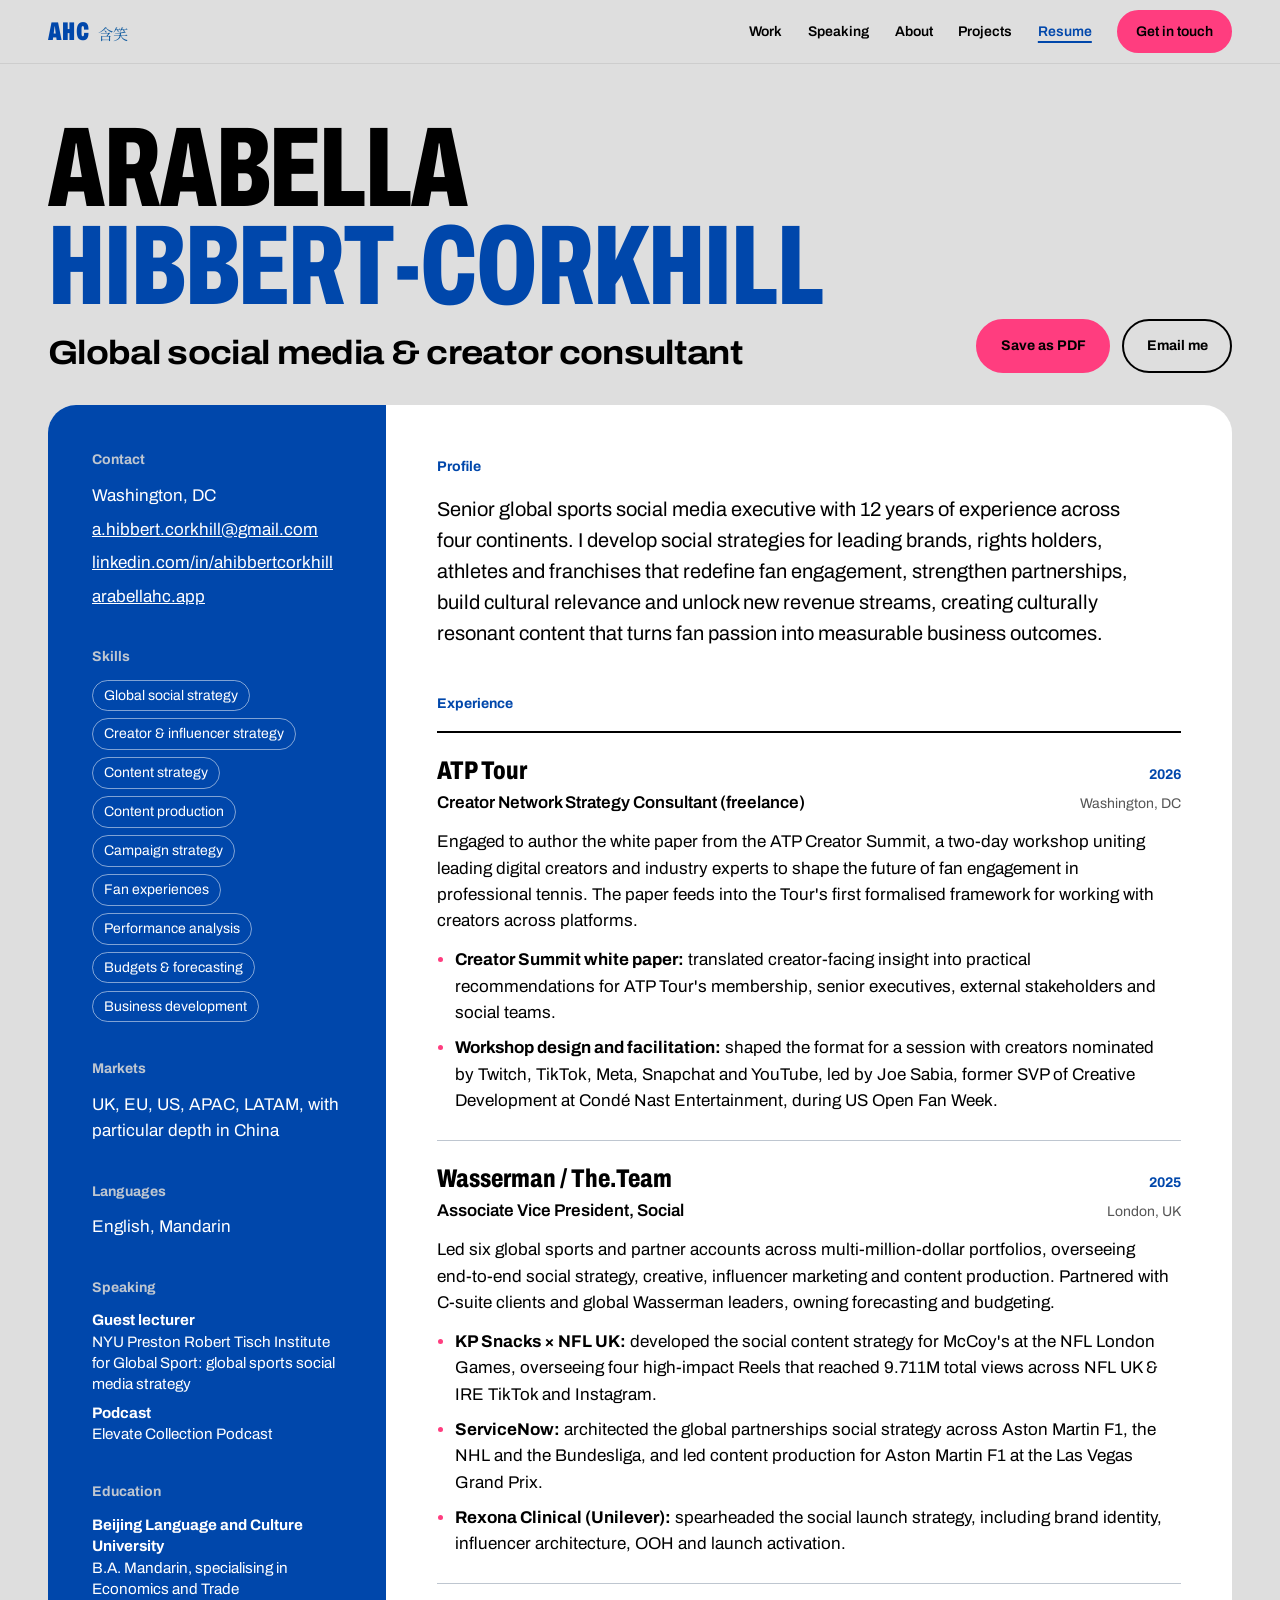
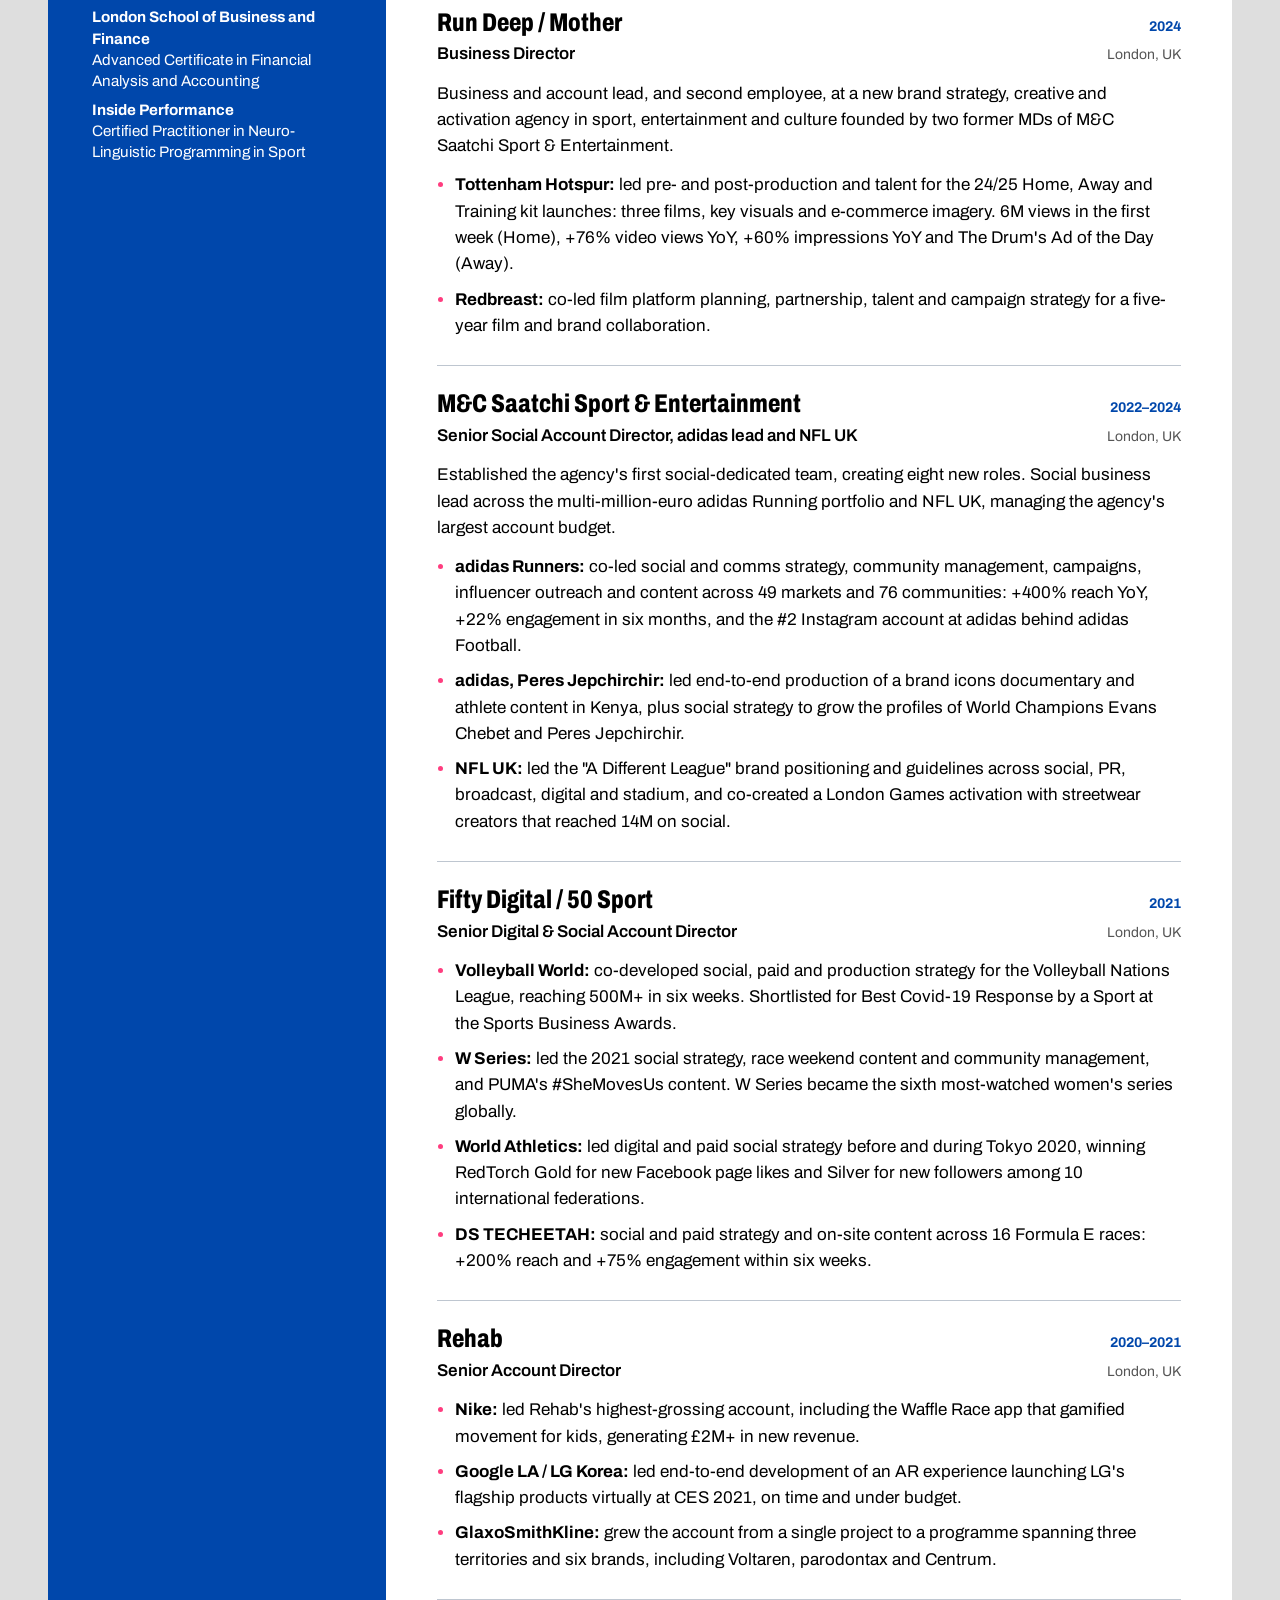
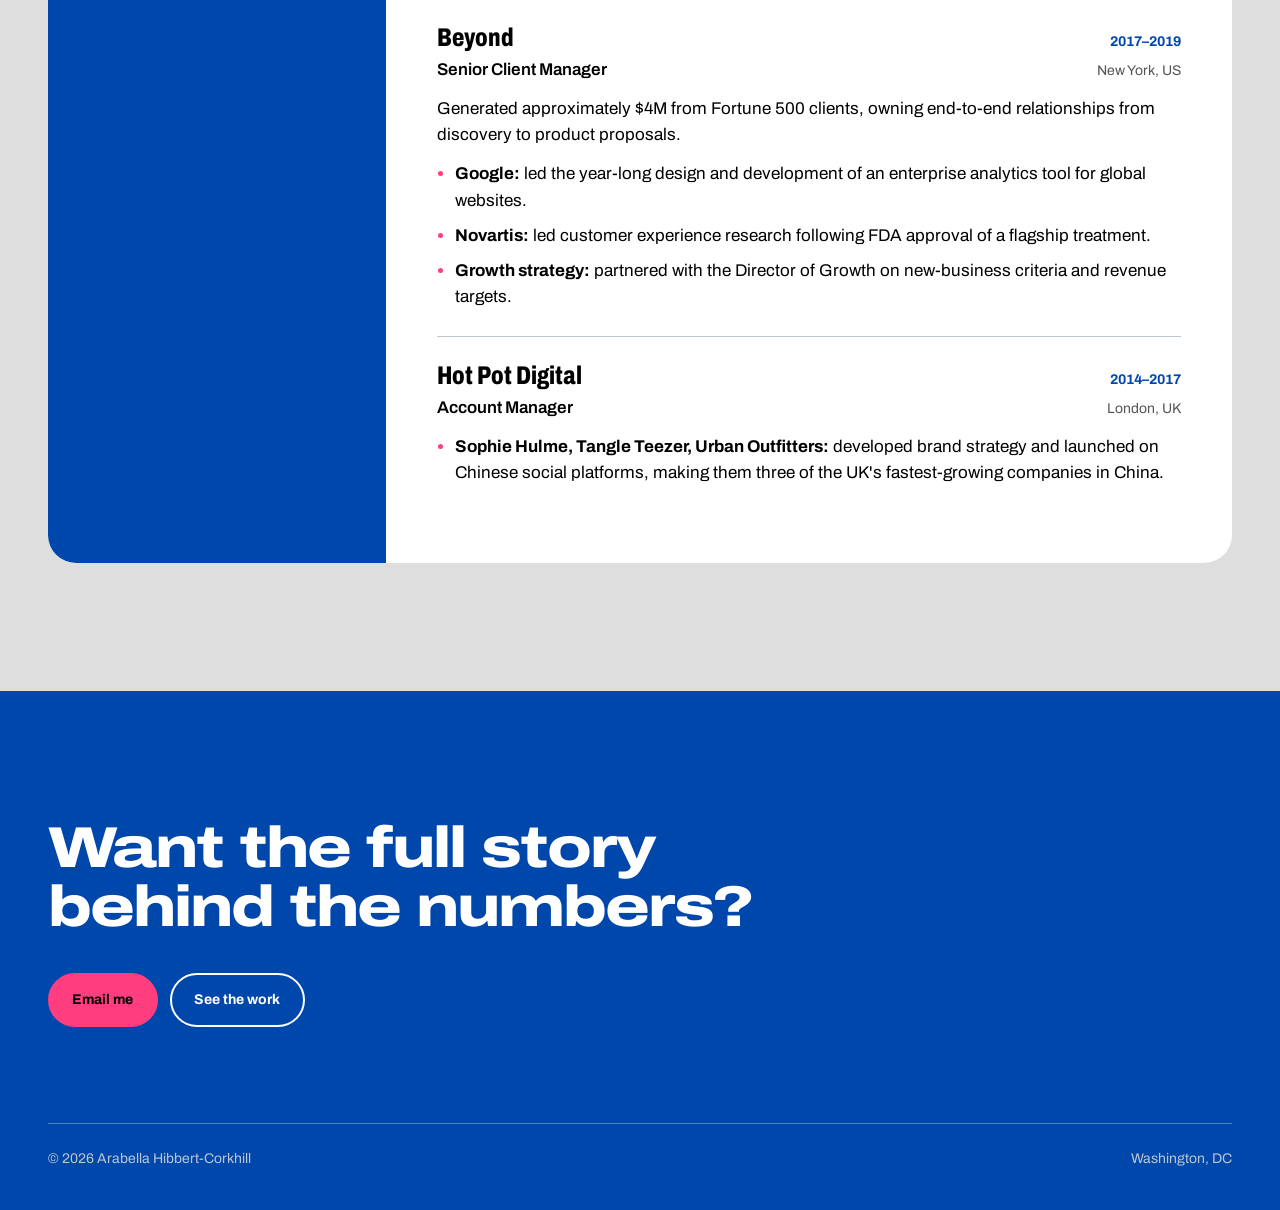
==== resume.html @ 3aac5fa3 "Add files via upload" ====
<!DOCTYPE html>
<html lang="en">
<head>
  <meta charset="utf-8">
  <meta name="viewport" content="width=device-width, initial-scale=1">
  <title>Resume | Arabella Hibbert-Corkhill</title>
  <meta name="description" content="Resume of Arabella Hibbert-Corkhill, global social media and creator consultant: ATP Tour, Wasserman, Run Deep, M&C Saatchi Sport & Entertainment, 50 Sport, Rehab.">
  <meta name="theme-color" content="#0047ab">
  <link rel="canonical" href="https://arabellahc.app/resume">

  <meta property="og:type" content="profile">
  <meta property="og:url" content="https://arabellahc.app/resume">
  <meta property="og:title" content="Resume | Arabella Hibbert-Corkhill">
  <meta property="og:image" content="https://arabellahc.app/assets/img/podcast-studio.jpg">

  <link rel="icon" href="/assets/img/favicon.svg" type="image/svg+xml">

  <link rel="preconnect" href="https://fonts.googleapis.com">
  <link rel="preconnect" href="https://fonts.gstatic.com" crossorigin>
  <link href="https://fonts.googleapis.com/css2?family=Archivo:wdth,wght@62..125,400..900&display=block" rel="stylesheet">
  <link href="https://fonts.googleapis.com/css2?family=Noto+Serif+SC:wght@600&text=%E5%90%AB%E7%AC%91&display=swap" rel="stylesheet">

  <link rel="stylesheet" href="/css/style.css">

  <!-- Vercel Web Analytics -->
  <script>window.va = window.va || function () { (window.vaq = window.vaq || []).push(arguments); };</script>
  <script defer src="/_vercel/insights/script.js"></script>
</head>
<body class="resume-page">
  <a class="skip-link" href="#main">Skip to content</a>

  <header class="site-header">
    <div class="wrap">
      <a class="brand" href="/" aria-label="Arabella Hibbert-Corkhill, home">
        <span class="brand__mark">AHC</span>
        <span class="brand__cjk" lang="zh">含笑</span>
      </a>
      <button class="nav-toggle" aria-expanded="false" aria-controls="site-nav" aria-label="Open menu">
        <span></span><span></span><span></span>
      </button>
      <nav class="nav" id="site-nav" aria-label="Main">
        <a href="/#work">Work</a>
        <a href="/#speaking">Speaking</a>
        <a href="/#about">About</a>
        <a href="/#archive">Projects</a>
        <a href="/resume" aria-current="page">Resume</a>
        <a class="btn btn--flash" href="/#contact">Get in touch</a>
      </nav>
    </div>
  </header>

  <main id="main">
    <section class="resume-hero wrap" aria-labelledby="resume-title">
      <div class="resume-hero__top">
        <div>
          <h1 class="t-condensed" id="resume-title">Arabella <span>Hibbert-Corkhill</span></h1>
          <p class="resume-hero__role">Global social media &amp; creator consultant</p>
        </div>
        <div class="resume-actions">
          <button class="btn btn--flash" type="button" data-print>Save as PDF</button>
          <a class="btn btn--ghost" href="mailto:a.hibbert.corkhill@gmail.com">Email me</a>
        </div>
      </div>
    </section>

    <div class="wrap">
      <article class="resume-sheet">
        <aside class="resume-aside" aria-label="Contact, skills and education">
          <section>
            <h2>Contact</h2>
            <ul>
              <li>Washington, DC</li>
              <li><a href="mailto:a.hibbert.corkhill@gmail.com">a.hibbert.corkhill@gmail.com</a></li>
              <li><a href="https://www.linkedin.com/in/ahibbertcorkhill" target="_blank" rel="noopener">linkedin.com/in/ahibbertcorkhill</a></li>
              <li><a href="https://arabellahc.app">arabellahc.app</a></li>
            </ul>
          </section>
          <section>
            <h2>Skills</h2>
            <ul class="chips">
              <li>Global social strategy</li>
              <li>Creator &amp; influencer strategy</li>
              <li>Content strategy</li>
              <li>Content production</li>
              <li>Campaign strategy</li>
              <li>Fan experiences</li>
              <li>Performance analysis</li>
              <li>Budgets &amp; forecasting</li>
              <li>Business development</li>
            </ul>
          </section>
          <section>
            <h2>Markets</h2>
            <p>UK, EU, US, APAC, LATAM, with particular depth in China</p>
          </section>
          <section>
            <h2>Languages</h2>
            <p>English, Mandarin</p>
          </section>
          <section>
            <h2>Speaking</h2>
            <ul class="edu">
              <li><b>Guest lecturer</b>NYU Preston Robert Tisch Institute for Global Sport: global sports social media strategy</li>
              <li><b>Podcast</b>Elevate Collection Podcast</li>
            </ul>
          </section>
          <section>
            <h2>Education</h2>
            <ul class="edu">
              <li><b>Beijing Language and Culture University</b>B.A. Mandarin, specialising in Economics and Trade</li>
              <li><b>London School of Business and Finance</b>Advanced Certificate in Financial Analysis and Accounting</li>
              <li><b>Inside Performance</b>Certified Practitioner in Neuro-Linguistic Programming in Sport</li>
            </ul>
          </section>
        </aside>

        <div class="resume-main">
          <h2>Profile</h2>
          <p class="resume-bio">Senior global sports social media executive with 12 years of experience across four continents. I develop social strategies for leading brands, rights holders, athletes and franchises that redefine fan engagement, strengthen partnerships, build cultural relevance and unlock new revenue streams, creating culturally resonant content that turns fan passion into measurable business outcomes.</p>

          <h2>Experience</h2>

          <section class="job">
            <div class="job__head">
              <h3 class="job__org">ATP Tour</h3><span class="job__when">2026</span>
              <p class="job__title">Creator Network Strategy Consultant (freelance)</p><span class="job__place">Washington, DC</span>
            </div>
            <p class="job__summary">Engaged to author the white paper from the ATP Creator Summit, a two-day workshop uniting leading digital creators and industry experts to shape the future of fan engagement in professional tennis. The paper feeds into the Tour's first formalised framework for working with creators across platforms.</p>
            <ul>
              <li><b>Creator Summit white paper:</b> translated creator-facing insight into practical recommendations for ATP Tour's membership, senior executives, external stakeholders and social teams.</li>
              <li><b>Workshop design and facilitation:</b> shaped the format for a session with creators nominated by Twitch, TikTok, Meta, Snapchat and YouTube, led by Joe Sabia, former SVP of Creative Development at Condé Nast Entertainment, during US Open Fan Week.</li>
            </ul>
          </section>

          <section class="job">
            <div class="job__head">
              <h3 class="job__org">Wasserman / The.Team</h3><span class="job__when">2025</span>
              <p class="job__title">Associate Vice President, Social</p><span class="job__place">London, UK</span>
            </div>
            <p class="job__summary">Led six global sports and partner accounts across multi-million-dollar portfolios, overseeing end-to-end social strategy, creative, influencer marketing and content production. Partnered with C-suite clients and global Wasserman leaders, owning forecasting and budgeting.</p>
            <ul>
              <li><b>KP Snacks × NFL UK:</b> developed the social content strategy for McCoy's at the NFL London Games, overseeing four high-impact Reels that reached 9.711M total views across NFL UK &amp; IRE TikTok and Instagram.</li>
              <li><b>ServiceNow:</b> architected the global partnerships social strategy across Aston Martin F1, the NHL and the Bundesliga, and led content production for Aston Martin F1 at the Las Vegas Grand Prix.</li>
              <li><b>Rexona Clinical (Unilever):</b> spearheaded the social launch strategy, including brand identity, influencer architecture, OOH and launch activation.</li>
            </ul>
          </section>

          <section class="job">
            <div class="job__head">
              <h3 class="job__org">Run Deep / Mother</h3><span class="job__when">2024</span>
              <p class="job__title">Business Director</p><span class="job__place">London, UK</span>
            </div>
            <p class="job__summary">Business and account lead, and second employee, at a new brand strategy, creative and activation agency in sport, entertainment and culture founded by two former MDs of M&amp;C Saatchi Sport &amp; Entertainment.</p>
            <ul>
              <li><b>Tottenham Hotspur:</b> led pre- and post-production and talent for the 24/25 Home, Away and Training kit launches: three films, key visuals and e-commerce imagery. 6M views in the first week (Home), +76% video views YoY, +60% impressions YoY and The Drum's Ad of the Day (Away).</li>
              <li><b>Redbreast:</b> co-led film platform planning, partnership, talent and campaign strategy for a five-year film and brand collaboration.</li>
            </ul>
          </section>

          <section class="job">
            <div class="job__head">
              <h3 class="job__org">M&amp;C Saatchi Sport &amp; Entertainment</h3><span class="job__when">2022–2024</span>
              <p class="job__title">Senior Social Account Director, adidas lead and NFL UK</p><span class="job__place">London, UK</span>
            </div>
            <p class="job__summary">Established the agency's first social-dedicated team, creating eight new roles. Social business lead across the multi-million-euro adidas Running portfolio and NFL UK, managing the agency's largest account budget.</p>
            <ul>
              <li><b>adidas Runners:</b> co-led social and comms strategy, community management, campaigns, influencer outreach and content across 49 markets and 76 communities: +400% reach YoY, +22% engagement in six months, and the #2 Instagram account at adidas behind adidas Football.</li>
              <li><b>adidas, Peres Jepchirchir:</b> led end-to-end production of a brand icons documentary and athlete content in Kenya, plus social strategy to grow the profiles of World Champions Evans Chebet and Peres Jepchirchir.</li>
              <li><b>NFL UK:</b> led the "A Different League" brand positioning and guidelines across social, PR, broadcast, digital and stadium, and co-created a London Games activation with streetwear creators that reached 14M on social.</li>
            </ul>
          </section>

          <section class="job">
            <div class="job__head">
              <h3 class="job__org">Fifty Digital / 50 Sport</h3><span class="job__when">2021</span>
              <p class="job__title">Senior Digital &amp; Social Account Director</p><span class="job__place">London, UK</span>
            </div>
            <ul>
              <li><b>Volleyball World:</b> co-developed social, paid and production strategy for the Volleyball Nations League, reaching 500M+ in six weeks. Shortlisted for Best Covid-19 Response by a Sport at the Sports Business Awards.</li>
              <li><b>W Series:</b> led the 2021 social strategy, race weekend content and community management, and PUMA's #SheMovesUs content. W Series became the sixth most-watched women's series globally.</li>
              <li><b>World Athletics:</b> led digital and paid social strategy before and during Tokyo 2020, winning RedTorch Gold for new Facebook page likes and Silver for new followers among 10 international federations.</li>
              <li><b>DS TECHEETAH:</b> social and paid strategy and on-site content across 16 Formula E races: +200% reach and +75% engagement within six weeks.</li>
            </ul>
          </section>

          <section class="job">
            <div class="job__head">
              <h3 class="job__org">Rehab</h3><span class="job__when">2020–2021</span>
              <p class="job__title">Senior Account Director</p><span class="job__place">London, UK</span>
            </div>
            <ul>
              <li><b>Nike:</b> led Rehab's highest-grossing account, including the Waffle Race app that gamified movement for kids, generating £2M+ in new revenue.</li>
              <li><b>Google LA / LG Korea:</b> led end-to-end development of an AR experience launching LG's flagship products virtually at CES 2021, on time and under budget.</li>
              <li><b>GlaxoSmithKline:</b> grew the account from a single project to a programme spanning three territories and six brands, including Voltaren, parodontax and Centrum.</li>
            </ul>
          </section>

          <section class="job">
            <div class="job__head">
              <h3 class="job__org">Beyond</h3><span class="job__when">2017–2019</span>
              <p class="job__title">Senior Client Manager</p><span class="job__place">New York, US</span>
            </div>
            <p class="job__summary">Generated approximately $4M from Fortune 500 clients, owning end-to-end relationships from discovery to product proposals.</p>
            <ul>
              <li><b>Google:</b> led the year-long design and development of an enterprise analytics tool for global websites.</li>
              <li><b>Novartis:</b> led customer experience research following FDA approval of a flagship treatment.</li>
              <li><b>Growth strategy:</b> partnered with the Director of Growth on new-business criteria and revenue targets.</li>
            </ul>
          </section>

          <section class="job">
            <div class="job__head">
              <h3 class="job__org">Hot Pot Digital</h3><span class="job__when">2014–2017</span>
              <p class="job__title">Account Manager</p><span class="job__place">London, UK</span>
            </div>
            <ul>
              <li><b>Sophie Hulme, Tangle Teezer, Urban Outfitters:</b> developed brand strategy and launched on Chinese social platforms, making them three of the UK's fastest-growing companies in China.</li>
            </ul>
          </section>
        </div>
      </article>
    </div>

    <section class="contact" aria-labelledby="contact-title">
      <div class="wrap">
        <h2 class="t-expanded" id="contact-title">Want the full story behind the numbers?</h2>
        <div class="contact__row">
          <a class="btn btn--flash" href="mailto:a.hibbert.corkhill@gmail.com">Email me</a>
          <a class="btn btn--light" href="/#work">See the work</a>
        </div>
        <footer class="site-footer">
          <p>© <span data-year>2026</span> Arabella Hibbert-Corkhill</p>
          <p>Washington, DC</p>
        </footer>
      </div>
    </section>
  </main>

  <script src="/js/main.js" defer></script>
</body>
</html>
---- css/style.css ----
/* ==========================================================================
   arabellahc.app â€” shared stylesheet
   Used by index.html and resume.html
   ========================================================================== */

/* ---------- Tokens ---------- */
:root {
  --cobalt: #0047ab;
  --lake: #145da0;
  --steel: #bec6d0;
  --mist: #dedede;
  --ink: #000000;
  --flash: #ff3d7f;          /* the pop colour */
  --white: #ffffff;

  --font: "Archivo", "Helvetica Neue", Arial, system-ui, sans-serif;
  --font-cjk: "Noto Serif SC", "Songti SC", serif;
  --font-condensed: "Archivo", "Arial Narrow", "Roboto Condensed", "Helvetica Neue Condensed", "DejaVu Sans Condensed", sans-serif;

  /* type scale (â‰ˆ 1.25 ratio, fluid at the top end) */
  --fs-sm: 0.875rem;
  --fs-base: 1.0625rem;
  --fs-md: 1.25rem;
  --fs-lg: clamp(1.5rem, 1.1rem + 1.4vw, 2.1rem);
  --fs-xl: clamp(2.1rem, 1.4rem + 3vw, 3.6rem);
  --fs-xxl: clamp(3.6rem, 1.5rem + 11vw, 12.5rem);

  --wrap: 1240px;
  --gutter: clamp(1.25rem, 4vw, 3rem);
  --section: clamp(4.5rem, 10vw, 9rem);
  --header-h: 64px;
}

/* ---------- Reset ---------- */
*, *::before, *::after { box-sizing: border-box; }
html { scroll-behavior: smooth; scroll-padding-top: var(--header-h); -webkit-text-size-adjust: 100%; }
body {
  margin: 0;
  font-family: var(--font);
  font-size: var(--fs-base);
  line-height: 1.55;
  color: var(--ink);
  background: var(--mist);
  -webkit-font-smoothing: antialiased;
}
img { max-width: 100%; height: auto; display: block; }
h1, h2, h3, h4, p, ul, ol, dl, dd, figure { margin: 0; }
ul[role="list"], ol[role="list"] { list-style: none; padding: 0; }
a { color: inherit; }
button { font: inherit; cursor: pointer; }

:focus-visible { outline: 3px solid var(--flash); outline-offset: 3px; border-radius: 2px; }

.visually-hidden {
  position: absolute !important; width: 1px; height: 1px; overflow: hidden;
  clip: rect(0 0 0 0); white-space: nowrap;
}
.skip-link {
  position: absolute; left: 1rem; top: -3rem; z-index: 100;
  background: var(--flash); color: var(--ink); padding: .6rem 1rem; font-weight: 700;
}
.skip-link:focus { top: 1rem; }

.wrap { width: min(100% - 2 * var(--gutter), var(--wrap)); margin-inline: auto; }

/* ---------- Type helpers ---------- */
.t-condensed { font-family: var(--font-condensed); font-stretch: 62%; font-weight: 800; letter-spacing: -0.01em; line-height: 0.86; }
.t-expanded { font-stretch: 125%; font-weight: 800; letter-spacing: -0.035em; line-height: 1.02; }
.t-cjk { font-family: var(--font-cjk); font-weight: 600; }

.section-head { display: grid; gap: 1rem; margin-bottom: clamp(2.5rem, 6vw, 4.5rem); max-width: 46rem; }
.section-head h2 { font-size: var(--fs-xl); }
.section-head p { font-size: var(--fs-md); max-width: 38rem; }

/* ---------- Buttons ---------- */
.btn {
  display: inline-flex; align-items: center; gap: .6rem;
  padding: .9rem 1.4rem; border-radius: 999px;
  font-weight: 700; font-size: var(--fs-sm); text-decoration: none;
  border: 2px solid currentColor;
  transition: background-color .2s, color .2s, border-color .2s;
}
.btn--flash { background: var(--flash); border-color: var(--flash); color: var(--ink); }
.btn--flash:hover { background: var(--ink); border-color: var(--ink); color: var(--white); }
.btn--ghost:hover { background: var(--ink); border-color: var(--ink); color: var(--white); }
.btn--light { color: var(--white); }
.btn--light:hover { background: var(--white); color: var(--cobalt); border-color: var(--white); }

.text-link {
  font-weight: 700; text-decoration: underline; text-decoration-thickness: 2px;
  text-underline-offset: .25em; text-decoration-color: var(--flash);
}
.text-link:hover { text-decoration-color: currentColor; }

/* ==========================================================================
   Header
   ========================================================================== */
.site-header {
  position: fixed; inset: 0 0 auto; z-index: 50; height: var(--header-h);
  background: rgba(222, 222, 222, 0.88);
  backdrop-filter: blur(12px); -webkit-backdrop-filter: blur(12px);
  border-bottom: 1px solid rgba(0, 0, 0, 0.08);
}
.site-header .wrap { height: 100%; display: flex; align-items: center; justify-content: space-between; gap: 1rem; }
.brand { display: flex; align-items: baseline; gap: .55rem; text-decoration: none; }
.brand__mark { font-family: var(--font-condensed); font-stretch: 62%; font-weight: 900; font-size: 1.6rem; letter-spacing: .01em; color: var(--cobalt); }
.brand__cjk { font-family: var(--font-cjk); font-size: .95rem; color: var(--lake); }

.nav { display: flex; align-items: center; gap: clamp(.9rem, 2vw, 1.8rem); }
.nav a { text-decoration: none; font-size: var(--fs-sm); font-weight: 600; }
.nav a:not(.btn):hover, .nav a[aria-current="page"] { color: var(--cobalt); text-decoration: underline; text-underline-offset: .35em; text-decoration-thickness: 2px; }
.nav .btn { padding: .55rem 1.05rem; }

.nav-toggle { display: none; background: none; border: 0; padding: .5rem; margin-right: -.5rem; }
.nav-toggle span { display: block; width: 24px; height: 2px; background: var(--ink); margin: 5px 0; transition: transform .2s, opacity .2s; }

@media (max-width: 820px) {
  .nav-toggle { display: block; }
  .nav {
    position: fixed; inset: var(--header-h) 0 auto; flex-direction: column; align-items: flex-start;
    padding: 1.5rem var(--gutter) 2rem; background: var(--mist); gap: 1.1rem;
    border-bottom: 1px solid rgba(0,0,0,.1);
    transform: translateY(-120%); visibility: hidden; transition: transform .25s ease, visibility .25s;
  }
  .nav a { font-size: var(--fs-md); }
  .nav.is-open { transform: none; visibility: visible; }
  .nav-toggle[aria-expanded="true"] span:nth-child(1) { transform: translateY(7px) rotate(45deg); }
  .nav-toggle[aria-expanded="true"] span:nth-child(2) { opacity: 0; }
  .nav-toggle[aria-expanded="true"] span:nth-child(3) { transform: translateY(-7px) rotate(-45deg); }
}

/* ==========================================================================
   Hero
   ========================================================================== */
.hero { padding-top: calc(var(--header-h) + clamp(2rem, 5vw, 4rem)); padding-bottom: clamp(3rem, 6vw, 5rem); overflow: hidden; }
.hero { position: relative; }
.hero__name { font-size: min(var(--fs-xxl), 21vw); text-transform: uppercase; color: var(--ink); position: relative; z-index: 2; }
.hero__name .line { display: block; }
.hero__name .line--blue { color: var(--cobalt); }

/* Copy on the left, portrait on the right, tucked up under the last line of the name */
.hero__grid {
  display: grid; grid-template-columns: minmax(0, 1.2fr) minmax(0, 1fr);
  gap: clamp(1.5rem, 5vw, 5rem); align-items: end;
  margin-top: clamp(-9rem, -12vw, -2rem);
}
.hero__copy { position: relative; z-index: 2; padding-top: clamp(3rem, 14vw, 12rem); }

.hero__role {
  display: flex; flex-wrap: wrap; align-items: center; gap: .75rem 1rem;
  font-size: var(--fs-lg); font-stretch: 112%; font-weight: 700; letter-spacing: -0.02em; line-height: 1.15;
}
.hero__role .pill {
  font-size: var(--fs-sm); font-stretch: 100%; font-weight: 600; letter-spacing: 0;
  padding: .35rem .8rem; border-radius: 999px; background: var(--ink); color: var(--white);
}
.hero__lede { margin-top: 1.25rem; max-width: 34rem; font-size: var(--fs-md); line-height: 1.5; }
.hero__actions { display: flex; flex-wrap: wrap; gap: .75rem; margin-top: 2rem; }

.hero__photo { position: relative; z-index: 1; justify-self: end; width: min(100%, 400px); margin-right: 3%; }
.hero__photo::before {
  content: ""; position: absolute; inset: 10% -9% -5% 14%;
  background: var(--cobalt); border-radius: 28px; z-index: 0;
}
.hero__photo img {
  position: relative; z-index: 1; width: 100%; height: auto; aspect-ratio: 645 / 860; object-fit: cover; object-position: top;
  border-radius: 28px;
}
.hero__photo figcaption {
  position: absolute; z-index: 2; left: -1.25rem; bottom: 1.5rem;
  background: var(--flash); color: var(--ink); font-weight: 700; font-size: var(--fs-sm);
  padding: .55rem .9rem; border-radius: 10px; line-height: 1.3;
}
.hero__photo figcaption .t-cjk { font-size: 1.05rem; margin-right: .35rem; }

@media (max-width: 900px) {
  .hero__grid { grid-template-columns: 1fr; margin-top: 0; }
  .hero__copy { padding-top: 1.5rem; }
  .hero__photo { justify-self: start; width: min(80%, 340px); margin: 1.5rem 0 0 1.25rem; }
}

/* Client wall */
.clients { border-top: 2px solid var(--ink); padding-block: 1.75rem clamp(3rem, 6vw, 5rem); }
.clients__label { font-size: var(--fs-sm); font-weight: 600; margin-bottom: 1rem; color: #333; }
.clients__list {
  display: flex; flex-wrap: wrap; gap: .4rem 1.6rem;
  font-size: var(--fs-lg); font-stretch: 75%; font-weight: 700; letter-spacing: -0.01em; line-height: 1.2;
}
.clients__list li { color: var(--lake); }
.clients__list li:nth-child(3n + 2) { color: var(--ink); }
.clients__list li:nth-child(3n) { color: var(--cobalt); }

/* ==========================================================================
   Work â€” cobalt stage with iPhone mockups
   ========================================================================== */
.work { background: var(--cobalt); color: var(--white); padding-block: var(--section); }
.work .section-head p { color: var(--steel); }

.cases { display: grid; gap: clamp(4.5rem, 10vw, 8rem); }
.case {
  display: grid; grid-template-columns: auto minmax(0, 1fr);
  gap: clamp(2rem, 6vw, 6rem); align-items: center;
}
.case:nth-child(even) .case__device { order: 2; }
.case__device { display: flex; justify-content: center; }

.case__meta { font-size: var(--fs-sm); color: var(--steel); font-weight: 600; margin-bottom: .9rem; }
.case__meta strong { color: var(--white); }
.case h3 { font-size: var(--fs-xl); margin-bottom: 1.1rem; }
.case__body { max-width: 36rem; color: #e8edf5; }
.case__body + .case__body { margin-top: .9rem; }

.results {
  display: grid; grid-template-columns: repeat(auto-fit, minmax(150px, 1fr));
  gap: 1.5rem 2rem; margin-top: 2rem; padding-top: 1.75rem;
  border-top: 1px solid rgba(255, 255, 255, 0.28);
}
.results div { display: flex; flex-direction: column-reverse; justify-content: flex-end; gap: .35rem; }
.results dt { font-size: var(--fs-sm); line-height: 1.35; color: #e8edf5; }
.results dd { font-family: var(--font-condensed); font-size: clamp(2.4rem, 1.6rem + 3vw, 3.6rem); font-stretch: 62%; font-weight: 800; line-height: .9; color: var(--flash); }
.results dd small { font-size: .5em; font-stretch: 75%; }

.case__links { display: flex; flex-wrap: wrap; gap: .5rem 1.4rem; margin-top: 1.75rem; }
.case__links a { color: var(--white); }

@media (max-width: 860px) {
  .case { grid-template-columns: 1fr; }
  .case:nth-child(even) .case__device { order: 0; }
  .case__device { justify-content: flex-start; }
}

/* ---------- iPhone template ---------- */
.iphone {
  --w: 290px;
  position: relative; flex: none;
  width: var(--w); aspect-ratio: 9 / 19.5;
  padding: 11px; border-radius: calc(var(--w) * 0.165);
  background: linear-gradient(145deg, #3a3d42, #0d0e10 40%, #26282c);
  box-shadow:
    inset 0 0 0 1.5px #55585e,
    inset 0 0 0 4px #0b0b0c,
    0 40px 70px -25px rgba(0, 0, 0, 0.6),
    0 18px 30px -18px rgba(0, 0, 0, 0.5);
}
/* side buttons */
.iphone::before, .iphone::after {
  content: ""; position: absolute; width: 3px; border-radius: 2px; background: #2c2e32;
}
.iphone::before { left: -3px; top: 22%; height: 11%; box-shadow: 0 calc(var(--w) * 0.24) 0 #2c2e32; }
.iphone::after { right: -3px; top: 28%; height: 16%; }

.iphone__screen {
  position: relative; height: 100%; overflow: hidden; isolation: isolate;
  border-radius: calc(var(--w) * 0.13); background: var(--ink); color: var(--white);
  font-size: 11px; line-height: 1.35;
}
.iphone__island {
  position: absolute; z-index: 5; top: 9px; left: 50%; transform: translateX(-50%);
  width: 30%; height: 25px; border-radius: 20px; background: #000;
}
.iphone__status {
  position: absolute; z-index: 4; inset: 0 0 auto; height: 42px;
  display: flex; justify-content: space-between; align-items: center; padding: 4px 24px 0 28px;
  font-size: 12px; font-weight: 700;
}
.iphone__status svg { height: 11px; width: auto; fill: currentColor; }
.iphone__status .icons { display: flex; gap: 5px; align-items: center; }

/* Real screenshot slot: drop an <img class="iphone__shot"> in the screen to replace the designed cover */
.iphone__shot { position: absolute; inset: 0; width: 100%; height: 100%; object-fit: cover; z-index: 3; }

/* Reel UI layer */
.reel { position: absolute; inset: 0; z-index: 2; display: flex; flex-direction: column; justify-content: space-between; padding: 48px 14px 16px; }
.reel__top { display: flex; justify-content: space-between; align-items: center; font-size: 15px; font-weight: 800; font-stretch: 100%; }
.reel__top svg { width: 18px; height: 18px; stroke: currentColor; fill: none; stroke-width: 2; }
.reel__bottom { display: grid; grid-template-columns: 1fr auto; gap: 10px; align-items: end; }
.reel__rail { display: grid; gap: 14px; justify-items: center; font-size: 10px; font-weight: 700; }
.reel__rail svg { width: 22px; height: 22px; stroke: currentColor; fill: none; stroke-width: 1.8; }
.reel__account { display: flex; align-items: center; gap: 7px; font-weight: 700; font-size: 11.5px; }
.reel__avatar { width: 26px; height: 26px; border-radius: 50%; border: 1.5px solid var(--white); background: var(--flash); flex: none; }
.reel__follow { border: 1px solid rgba(255,255,255,.7); border-radius: 7px; padding: 1px 7px; font-size: 10.5px; }
.reel__caption { margin-top: 6px; opacity: .92; max-width: 92%; }
.reel__views {
  display: inline-flex; align-items: center; gap: 5px; margin-bottom: 8px;
  background: rgba(0,0,0,.55); padding: 4px 9px; border-radius: 999px; font-weight: 700; font-size: 11px;
}
.reel__views svg { width: 10px; height: 10px; fill: var(--flash); }
.reel__progress { grid-column: 1 / -1; height: 2.5px; background: rgba(255,255,255,.3); border-radius: 2px; margin-top: 10px; overflow: hidden; }
.reel__progress i { display: block; height: 100%; width: 38%; background: var(--white); }

/* Cover art layer â€” designed covers per campaign */
.cover { position: absolute; inset: 0; z-index: 1; display: flex; flex-direction: column; justify-content: center; padding: 60px 18px 120px; }
.cover::after { content: ""; position: absolute; inset: 0; background: linear-gradient(180deg, rgba(0,0,0,.35) 0%, transparent 22%, transparent 55%, rgba(0,0,0,.7) 100%); }
.cover > * { position: relative; z-index: 1; }
.cover__kicker { font-size: 11px; font-weight: 700; margin-bottom: 8px; }
.cover__title { font-family: var(--font-condensed); font-size: 46px; font-stretch: 62%; font-weight: 900; line-height: .86; text-transform: uppercase; letter-spacing: -0.01em; }
.cover__sub { margin-top: 10px; font-size: 12px; font-weight: 600; }

.cover--crunch { background:
  radial-gradient(circle at 80% 28%, var(--flash) 0 18%, transparent 18.5%),
  linear-gradient(160deg, #000 0 55%, var(--cobalt) 55%); }
.cover--crunch .cover__title { font-size: 58px; }

.cover--runners { background:
  repeating-linear-gradient(100deg, transparent 0 46px, rgba(255,255,255,.2) 46px 48px),
  linear-gradient(180deg, var(--lake), #07264d); }

.cover--spurs { background:
  linear-gradient(90deg, transparent 0 30%, rgba(255,255,255,.95) 30% 32%, transparent 32% 36%, rgba(255,255,255,.95) 36% 38%, transparent 38%),
  linear-gradient(180deg, #0a1a3d, #000); }
.cover--spurs .cover__title { font-size: 54px; }
.cover--spurs .cover__kicker { color: var(--steel); }

.cover--league { background: var(--flash); color: var(--ink); }
.cover--league::after { background: linear-gradient(180deg, transparent 60%, rgba(0,0,0,.55)); }
.cover--league .cover__title { font-size: 60px; }
.cover--league .shield { width: 54px; height: 64px; background: var(--ink); clip-path: polygon(50% 0, 100% 14%, 92% 72%, 50% 100%, 8% 72%, 0 14%); margin-bottom: 14px; }

.cover--volley { color: var(--ink); background:
  linear-gradient(rgba(0,0,0,.14) 1px, transparent 1px) 0 0 / 20px 20px,
  linear-gradient(90deg, rgba(0,0,0,.14) 1px, transparent 1px) 0 0 / 20px 20px,
  linear-gradient(180deg, var(--steel), var(--mist)); }
.cover--volley .cover__title { font-size: 72px; color: var(--cobalt); }
.cover--volley::after { background: linear-gradient(180deg, transparent 58%, rgba(0,0,0,.6)); }

.cover--athletics { background:
  radial-gradient(circle at 50% 36%, #d8262f 0 22%, transparent 22.5%),
  #f4f4f4; color: var(--ink); align-items: center; text-align: center; }
.cover--athletics .cover__title { font-family: var(--font-cjk); text-transform: none; font-size: 44px; font-stretch: 100%; line-height: 1.05; margin-top: 110px; }
.cover--athletics::after { background: linear-gradient(180deg, transparent 60%, rgba(0,0,0,.6)); }

/* ==========================================================================
   Speaking & leadership
   ========================================================================== */
.speaking { padding-block: var(--section); background: var(--white); }
.talks { display: grid; gap: clamp(3.5rem, 8vw, 6rem); }
.talk { display: grid; grid-template-columns: minmax(0, 1.15fr) minmax(0, 1fr); gap: clamp(2rem, 5vw, 4.5rem); align-items: center; }
.talk--flip .talk__media { order: 2; }
.talk__type { font-size: var(--fs-sm); font-weight: 700; color: var(--cobalt); margin-bottom: .75rem; }
.talk h3 { font-size: var(--fs-lg); font-stretch: 112%; font-weight: 800; letter-spacing: -0.02em; line-height: 1.1; margin-bottom: 1rem; }
.talk p + p { margin-top: .9rem; }
.talk__quote { margin-top: 1.5rem; padding-left: 1.1rem; border-left: 4px solid var(--flash); font-size: var(--fs-md); font-weight: 600; line-height: 1.4; }
.talk__topics { margin-top: 1.4rem; display: grid; gap: .55rem; padding-left: 1.1rem; }
.talk__topics li::marker { color: var(--cobalt); }
.talk .text-link { display: inline-block; margin-top: 1.5rem; }

/* YouTube facade â€” loads the player only on click */
.yt { position: relative; aspect-ratio: 16 / 9; border-radius: 20px; overflow: hidden; background: var(--ink); }
.yt img, .yt iframe { position: absolute; inset: 0; width: 100%; height: 100%; object-fit: cover; border: 0; }
.yt button {
  position: absolute; inset: 0; width: 100%; background: transparent; border: 0; padding: 0;
  display: grid; place-items: center;
}
.yt button span {
  display: inline-flex; align-items: center; gap: .6rem; padding: .85rem 1.3rem; border-radius: 999px;
  background: var(--flash); color: var(--ink); font-weight: 700; font-size: var(--fs-sm);
  box-shadow: 0 10px 30px -10px rgba(0,0,0,.6); transition: transform .2s;
}
.yt button:hover span { transform: scale(1.05); }
.yt button svg { width: 14px; height: 14px; fill: currentColor; }

.media-stack { display: grid; grid-template-columns: 1fr 0.55fr; gap: 1rem; margin-top: 1rem; }
.media-stack img { border-radius: 16px; width: 100%; height: 100%; object-fit: cover; aspect-ratio: 4 / 3; }
.media-stack img.portrait { aspect-ratio: auto; object-position: top; }

.slide { border-radius: 20px; overflow: hidden; box-shadow: 0 30px 60px -30px rgba(0, 71, 171, .6); }
.slide figcaption { font-size: var(--fs-sm); color: #444; margin-top: .75rem; }

@media (max-width: 860px) {
  .talk { grid-template-columns: 1fr; }
  .talk--flip .talk__media { order: 0; }
}

/* ==========================================================================
   Career route (a real sequence, so it is ordered)
   ========================================================================== */
.route { background: var(--mist); padding-block: var(--section); }
.route__grid { display: grid; grid-template-columns: minmax(0, .9fr) minmax(0, 1.6fr); gap: clamp(2rem, 6vw, 5rem); }
.route__intro h2 { font-size: var(--fs-xl); margin-bottom: 1.25rem; }
.route__intro p + p { margin-top: .9rem; }
.route__facts { margin-top: 1.75rem; display: grid; gap: .4rem; font-weight: 600; }
.route__facts span { color: var(--cobalt); }

.stops { display: grid; border-top: 2px solid var(--ink); }
.stop {
  display: grid; grid-template-columns: 6.5rem minmax(0, 1fr) auto; gap: 1rem; align-items: baseline;
  padding: 1.05rem 0; border-bottom: 1px solid var(--steel);
}
.stop__years { font-size: var(--fs-sm); font-weight: 600; color: #444; font-variant-numeric: tabular-nums; }
.stop__where { font-weight: 700; }
.stop__where small { display: block; font-weight: 400; font-size: var(--fs-sm); color: #333; }
.stop__city { font-family: var(--font-condensed); font-stretch: 62%; font-weight: 800; font-size: var(--fs-lg); line-height: 1; color: var(--lake); text-align: right; }
.stop--now .stop__city { color: var(--flash); }
.stop--now .stop__where { color: var(--cobalt); }

@media (max-width: 860px) { .route__grid { grid-template-columns: 1fr; } }
@media (max-width: 520px) {
  .stop { grid-template-columns: 1fr auto; }
  .stop__years { grid-column: 1 / -1; }
}

/* ==========================================================================
   Archive â€” parallax project wall
   ========================================================================== */
.archive { position: relative; background: var(--ink); color: var(--white); padding-block: var(--section) calc(var(--section) * 1.3); overflow: hidden; }
.archive__word { font-family: var(--font-condensed);
  position: absolute; left: 0; right: 0; top: 18%; z-index: 0; pointer-events: none;
  font-size: clamp(8rem, 30vw, 28rem); font-stretch: 62%; font-weight: 900; line-height: .8; text-align: center;
  color: transparent; -webkit-text-stroke: 1.5px rgba(190, 198, 208, .22); white-space: nowrap;
  will-change: transform;
}
.archive .wrap { position: relative; z-index: 1; }
.archive .section-head p { color: var(--steel); }

.archive__cols { display: grid; grid-template-columns: repeat(3, minmax(0, 1fr)); gap: clamp(1rem, 2.4vw, 1.75rem); align-items: start; }
.archive__col { display: grid; gap: clamp(1rem, 2.4vw, 1.75rem); will-change: transform; }
.archive__col:nth-child(2) { margin-top: 6rem; }
.archive__col:nth-child(3) { margin-top: 2.5rem; }

.project {
  position: relative; border-radius: 22px; padding: 1.5rem 1.4rem 1.4rem;
  background: var(--lake); color: var(--white); display: grid; gap: .7rem; min-height: 15rem; align-content: start;
}
.project--cobalt { background: var(--cobalt); }
.project--steel { background: var(--steel); color: var(--ink); }
.project--mist { background: var(--mist); color: var(--ink); }
.project--flash { background: var(--flash); color: var(--ink); }
.project--tall { min-height: 20rem; }

.project__where { font-size: var(--fs-sm); font-weight: 600; opacity: .85; }
.project h3 { font-size: 1.65rem; font-stretch: 75%; font-weight: 800; line-height: 1.02; letter-spacing: -0.01em; }
.project p { font-size: .96rem; line-height: 1.5; }
.project__stat { margin-top: auto; padding-top: .9rem; border-top: 1px solid currentColor; display: grid; gap: .1rem; }
.project__stat b { font-family: var(--font-condensed); font-size: 2.3rem; font-stretch: 62%; font-weight: 900; line-height: 1; }
.project__stat span { font-size: var(--fs-sm); }
.project a { font-weight: 700; font-size: var(--fs-sm); }
.project a::after { content: ""; position: absolute; inset: 0; border-radius: inherit; }
.project:has(a):hover { outline: 3px solid var(--flash); outline-offset: 3px; }
.project--flash:has(a):hover { outline-color: var(--white); }

@media (max-width: 960px) {
  .archive__cols { grid-template-columns: repeat(2, minmax(0, 1fr)); }
  .archive__col:nth-child(3) { display: contents; }
  .archive__col:nth-child(2) { margin-top: 3rem; }
}
@media (max-width: 600px) {
  .archive__cols { grid-template-columns: 1fr; }
  .archive__col, .archive__col:nth-child(2), .archive__col:nth-child(3) { margin-top: 0; }
}

/* ==========================================================================
   Contact / footer
   ========================================================================== */
.contact { background: var(--cobalt); color: var(--white); padding-block: var(--section) 2.5rem; }
.contact h2 { font-size: var(--fs-xl); max-width: 16ch; }
.contact__row { display: flex; flex-wrap: wrap; gap: .75rem; margin-top: 2.25rem; }
.contact__email { display: inline-block; margin-top: 2rem; font-size: var(--fs-lg); font-weight: 700; color: var(--white); text-decoration-color: var(--flash); text-decoration-thickness: 3px; text-underline-offset: .2em; word-break: break-word; }
.site-footer {
  display: flex; flex-wrap: wrap; justify-content: space-between; gap: 1rem;
  margin-top: clamp(4rem, 8vw, 6rem); padding-top: 1.5rem; border-top: 1px solid rgba(255,255,255,.3);
  font-size: var(--fs-sm); color: var(--steel);
}
.site-footer a { color: var(--white); }

/* ==========================================================================
   Resume page
   ========================================================================== */
.resume-page { background: var(--mist); }
.resume-hero { padding-top: calc(var(--header-h) + clamp(2rem, 5vw, 3.5rem)); padding-bottom: 2rem; }
.resume-hero__top { display: flex; flex-wrap: wrap; justify-content: space-between; align-items: end; gap: 1.5rem; }
.resume-hero h1 { font-size: clamp(3rem, 1.5rem + 7vw, 7.5rem); text-transform: uppercase; }
.resume-hero h1 span { color: var(--cobalt); display: block; }
.resume-hero__role { margin-top: 1.1rem; font-size: var(--fs-lg); font-stretch: 112%; font-weight: 700; letter-spacing: -0.02em; line-height: 1.2; }

.resume-sheet {
  background: var(--white); border-radius: 28px; margin-bottom: var(--section);
  display: grid; grid-template-columns: minmax(0, 0.8fr) minmax(0, 2fr);
  overflow: hidden;
}
.resume-aside { background: var(--cobalt); color: var(--white); padding: clamp(1.75rem, 4vw, 2.75rem); display: grid; gap: 2.25rem; align-content: start; }
.resume-aside h2 { font-size: var(--fs-sm); font-weight: 700; color: var(--steel); margin-bottom: .75rem; }
.resume-aside ul { list-style: none; padding: 0; display: grid; gap: .45rem; }
.resume-aside a { color: var(--white); word-break: break-word; }
.resume-aside .chips { display: flex; flex-wrap: wrap; gap: .45rem; }
.resume-aside .chips li { border: 1px solid rgba(255,255,255,.5); border-radius: 999px; padding: .25rem .7rem; font-size: var(--fs-sm); }
.resume-aside .edu li { font-size: .95rem; line-height: 1.4; }
.resume-aside .edu b { display: block; }

.resume-main { padding: clamp(1.75rem, 4vw, 3.25rem); }
.resume-main > h2 { font-size: var(--fs-sm); font-weight: 700; color: var(--cobalt); margin-bottom: 1rem; }
.resume-main > h2:not(:first-child) { margin-top: 2.75rem; }
.resume-bio { font-size: var(--fs-md); line-height: 1.55; max-width: 44rem; }

.job { padding-block: 1.6rem; border-top: 1px solid var(--steel); }
.job:first-of-type { border-top: 2px solid var(--ink); }
.job__head { display: grid; grid-template-columns: minmax(0, 1fr) auto; gap: .25rem 1rem; align-items: baseline; }
.job__org { font-size: 1.6rem; font-stretch: 75%; font-weight: 800; line-height: 1.05; }
.job__when { font-size: var(--fs-sm); font-weight: 700; color: var(--cobalt); text-align: right; font-variant-numeric: tabular-nums; }
.job__title { font-weight: 600; }
.job__place { font-size: var(--fs-sm); color: #555; text-align: right; }
.job__summary { margin-top: .8rem; max-width: 46rem; }
.job ul { margin-top: .8rem; padding-left: 1.1rem; display: grid; gap: .55rem; max-width: 46rem; }
.job li::marker { color: var(--flash); }
.job li b { font-weight: 700; }

.resume-actions { display: flex; flex-wrap: wrap; gap: .75rem; }

@media (max-width: 860px) {
  .resume-sheet { grid-template-columns: 1fr; }
  .resume-aside { order: 2; }
}
@media (max-width: 520px) {
  .job__head { grid-template-columns: 1fr; }
  .job__when, .job__place { text-align: left; }
}

/* Print: resume becomes a clean document */
@media print {
  :root { --header-h: 0px; }
  body, .resume-page { background: #fff; font-size: 10.5pt; }
  .site-header, .resume-actions, .contact, .skip-link { display: none !important; }
  .resume-hero { padding: 0 0 12pt; }
  .resume-hero h1 { font-size: 34pt; }
  .resume-sheet { display: block; border-radius: 0; margin: 0; }
  .resume-aside { background: none; color: #000; padding: 0 0 10pt; display: flex; flex-wrap: wrap; gap: 10pt 24pt; }
  .resume-aside h2 { color: var(--cobalt); }
  .resume-aside a { color: #000; }
  .resume-aside .chips li { border-color: #999; }
  .resume-main { padding: 0; }
  .job { break-inside: avoid; padding-block: 8pt; }
  a { text-decoration: none; }
}

/* ---------- Motion preferences ---------- */
@media (prefers-reduced-motion: reduce) {
  html { scroll-behavior: auto; }
  *, *::before, *::after { transition-duration: 0.01ms !important; animation-duration: 0.01ms !important; }
  .archive__col, .archive__word { transform: none !important; }
}
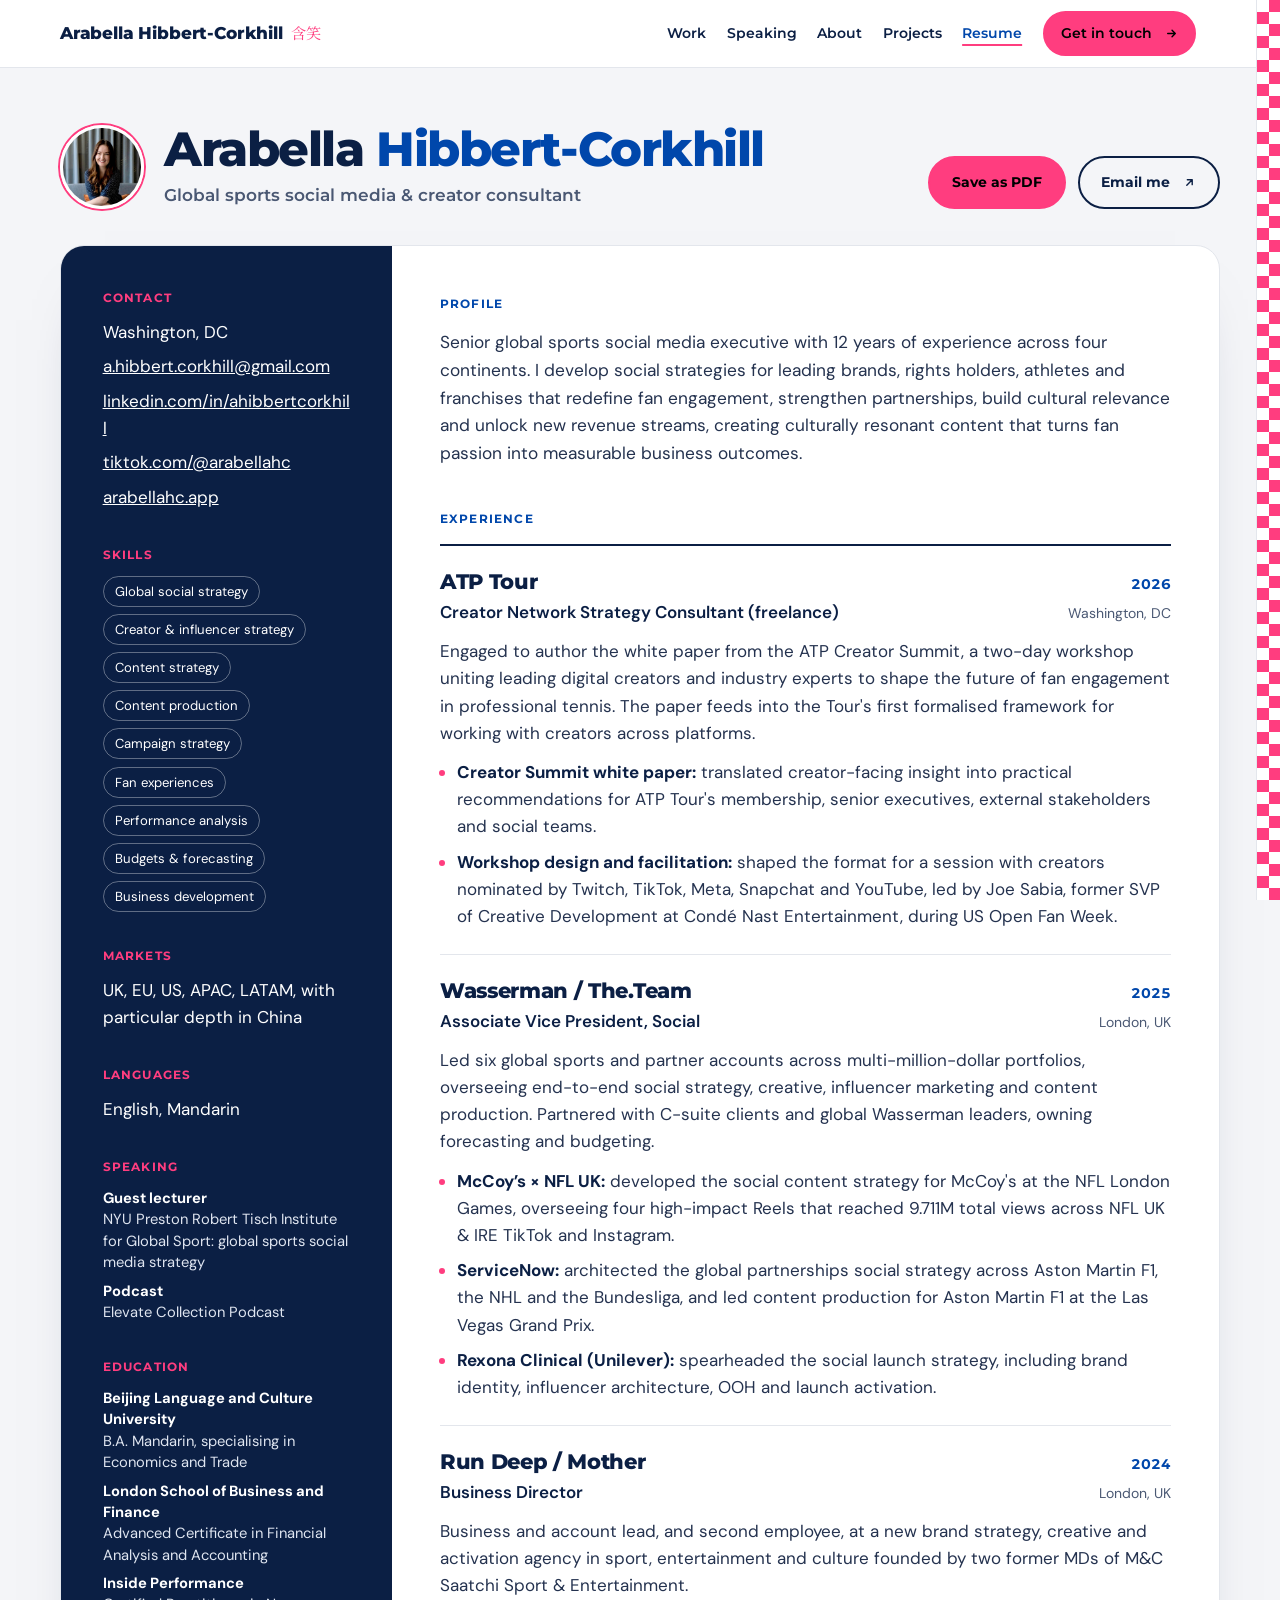
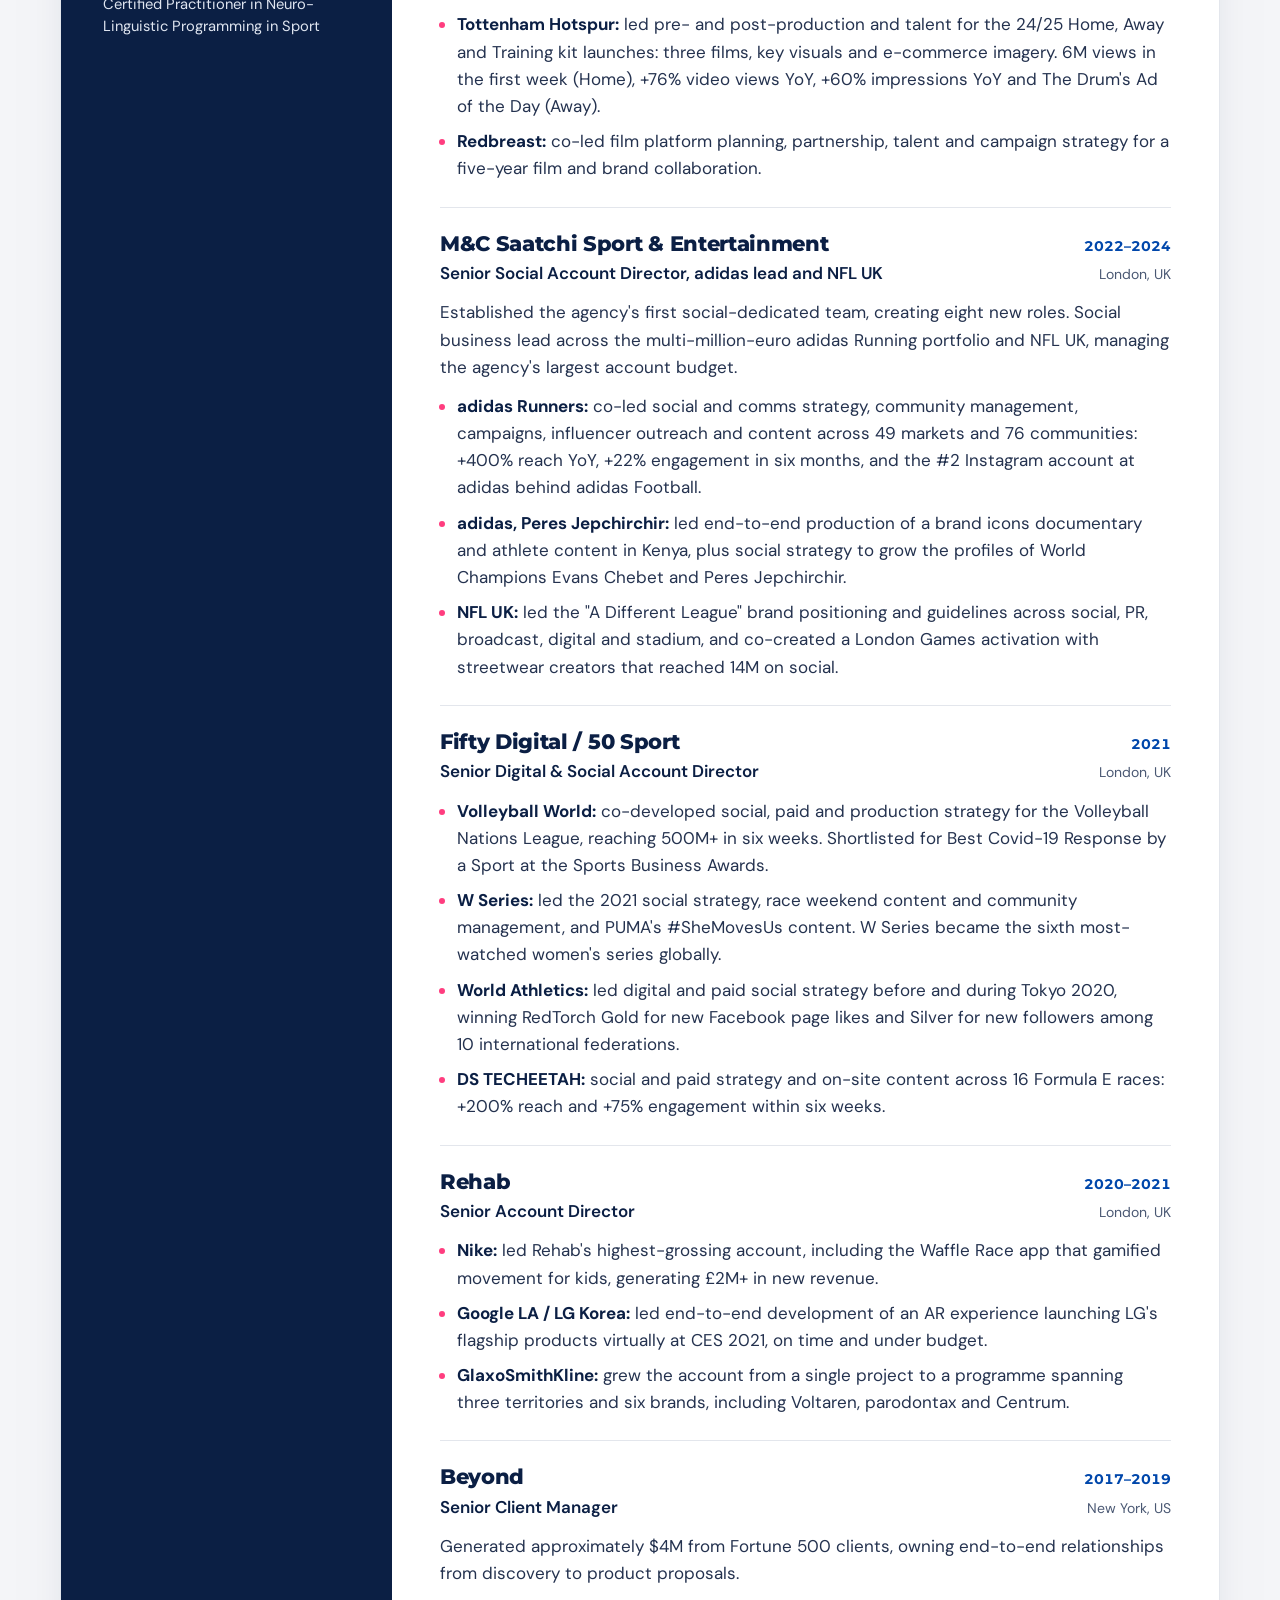
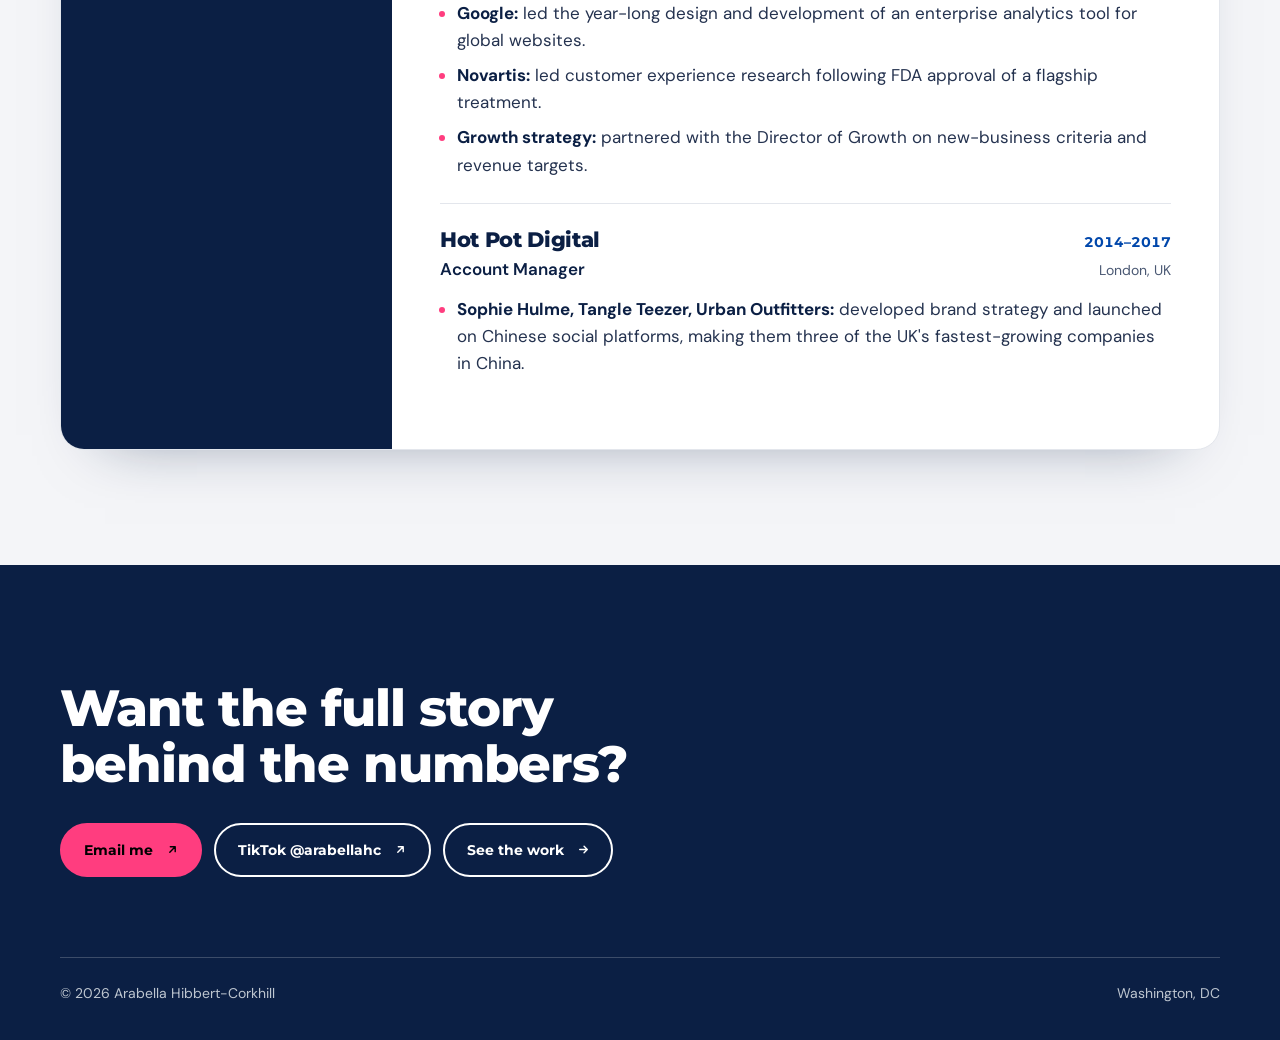
==== commit deaa36f9: "Add files via upload" ====
--- a/resume.html
+++ b/resume.html
@@ -4,8 +4,8 @@
   <meta charset="utf-8">
   <meta name="viewport" content="width=device-width, initial-scale=1">
   <title>Resume | Arabella Hibbert-Corkhill</title>
-  <meta name="description" content="Resume of Arabella Hibbert-Corkhill, global social media and creator consultant: ATP Tour, Wasserman, Run Deep, M&C Saatchi Sport & Entertainment, 50 Sport, Rehab.">
-  <meta name="theme-color" content="#0047ab">
+  <meta name="description" content="Resume of Arabella Hibbert-Corkhill, global sports social media and creator consultant: ATP Tour, Wasserman, Run Deep, M&C Saatchi Sport & Entertainment, 50 Sport, Rehab.">
+  <meta name="theme-color" content="#0b1f44">
   <link rel="canonical" href="https://arabellahc.app/resume">
 
   <meta property="og:type" content="profile">
@@ -13,38 +13,41 @@
   <meta property="og:title" content="Resume | Arabella Hibbert-Corkhill">
   <meta property="og:image" content="https://arabellahc.app/assets/img/podcast-studio.jpg">
 
-  <link rel="icon" href="/assets/img/favicon.svg" type="image/svg+xml">
+  <link rel="icon" href="assets/img/favicon.svg" type="image/svg+xml">
+  <link rel="icon" href="assets/img/favicon.ico" sizes="any">
+  <link rel="apple-touch-icon" href="assets/img/apple-touch-icon.png">
 
   <link rel="preconnect" href="https://fonts.googleapis.com">
   <link rel="preconnect" href="https://fonts.gstatic.com" crossorigin>
-  <link href="https://fonts.googleapis.com/css2?family=Archivo:wdth,wght@62..125,400..900&display=block" rel="stylesheet">
+  <link href="https://fonts.googleapis.com/css2?family=DM+Sans:opsz,wght@9..40,400..700&family=Montserrat:wght@600..900&display=swap" rel="stylesheet">
   <link href="https://fonts.googleapis.com/css2?family=Noto+Serif+SC:wght@600&text=%E5%90%AB%E7%AC%91&display=swap" rel="stylesheet">
 
-  <link rel="stylesheet" href="/css/style.css">
+  <link rel="stylesheet" href="css/style.css">
 
   <!-- Vercel Web Analytics -->
   <script>window.va = window.va || function () { (window.vaq = window.vaq || []).push(arguments); };</script>
   <script defer src="/_vercel/insights/script.js"></script>
 </head>
-<body class="resume-page">
+<body class="resume-page" style="background:var(--pale)">
   <a class="skip-link" href="#main">Skip to content</a>
+  <div class="checker" aria-hidden="true"></div>
 
   <header class="site-header">
     <div class="wrap">
-      <a class="brand" href="/" aria-label="Arabella Hibbert-Corkhill, home">
-        <span class="brand__mark">AHC</span>
+      <a class="brand" href="index.html" aria-label="Arabella Hibbert-Corkhill, home">
+        <span class="brand__name">Arabella Hibbert-Corkhill</span>
         <span class="brand__cjk" lang="zh">含笑</span>
       </a>
       <button class="nav-toggle" aria-expanded="false" aria-controls="site-nav" aria-label="Open menu">
         <span></span><span></span><span></span>
       </button>
       <nav class="nav" id="site-nav" aria-label="Main">
-        <a href="/#work">Work</a>
-        <a href="/#speaking">Speaking</a>
-        <a href="/#about">About</a>
-        <a href="/#archive">Projects</a>
-        <a href="/resume" aria-current="page">Resume</a>
-        <a class="btn btn--flash" href="/#contact">Get in touch</a>
+        <a href="index.html#work">Work</a>
+        <a href="index.html#speaking">Speaking</a>
+        <a href="index.html#about">About</a>
+        <a href="index.html#archive">Projects</a>
+        <a href="resume.html" aria-current="page">Resume</a>
+        <a class="btn btn--flash" href="index.html#contact">Get in touch</a>
       </nav>
     </div>
   </header>
@@ -52,13 +55,16 @@
   <main id="main">
     <section class="resume-hero wrap" aria-labelledby="resume-title">
       <div class="resume-hero__top">
-        <div>
-          <h1 class="t-condensed" id="resume-title">Arabella <span>Hibbert-Corkhill</span></h1>
-          <p class="resume-hero__role">Global social media &amp; creator consultant</p>
+        <div class="resume-hero__id">
+          <img src="assets/img/profile.jpg" width="900" height="1322" alt="Arabella Hibbert-Corkhill">
+          <div>
+            <h1 id="resume-title">Arabella <span>Hibbert-Corkhill</span></h1>
+            <p class="resume-hero__role">Global sports social media &amp; creator consultant</p>
+          </div>
         </div>
         <div class="resume-actions">
           <button class="btn btn--flash" type="button" data-print>Save as PDF</button>
-          <a class="btn btn--ghost" href="mailto:a.hibbert.corkhill@gmail.com">Email me</a>
+          <a class="btn" href="mailto:a.hibbert.corkhill@gmail.com">Email me</a>
         </div>
       </div>
     </section>
@@ -72,6 +78,7 @@
               <li>Washington, DC</li>
               <li><a href="mailto:a.hibbert.corkhill@gmail.com">a.hibbert.corkhill@gmail.com</a></li>
               <li><a href="https://www.linkedin.com/in/ahibbertcorkhill" target="_blank" rel="noopener">linkedin.com/in/ahibbertcorkhill</a></li>
+              <li><a href="https://www.tiktok.com/@arabellahc" target="_blank" rel="noopener">tiktok.com/@arabellahc</a></li>
               <li><a href="https://arabellahc.app">arabellahc.app</a></li>
             </ul>
           </section>
@@ -139,7 +146,7 @@
             </div>
             <p class="job__summary">Led six global sports and partner accounts across multi-million-dollar portfolios, overseeing end-to-end social strategy, creative, influencer marketing and content production. Partnered with C-suite clients and global Wasserman leaders, owning forecasting and budgeting.</p>
             <ul>
-              <li><b>KP Snacks × NFL UK:</b> developed the social content strategy for McCoy's at the NFL London Games, overseeing four high-impact Reels that reached 9.711M total views across NFL UK &amp; IRE TikTok and Instagram.</li>
+              <li><b>McCoy&rsquo;s × NFL UK:</b> developed the social content strategy for McCoy's at the NFL London Games, overseeing four high-impact Reels that reached 9.711M total views across NFL UK &amp; IRE TikTok and Instagram.</li>
               <li><b>ServiceNow:</b> architected the global partnerships social strategy across Aston Martin F1, the NHL and the Bundesliga, and led content production for Aston Martin F1 at the Las Vegas Grand Prix.</li>
               <li><b>Rexona Clinical (Unilever):</b> spearheaded the social launch strategy, including brand identity, influencer architecture, OOH and launch activation.</li>
             </ul>
@@ -223,10 +230,11 @@
 
     <section class="contact" aria-labelledby="contact-title">
       <div class="wrap">
-        <h2 class="t-expanded" id="contact-title">Want the full story behind the numbers?</h2>
+        <h2 id="contact-title">Want the full story behind the numbers?</h2>
         <div class="contact__row">
           <a class="btn btn--flash" href="mailto:a.hibbert.corkhill@gmail.com">Email me</a>
-          <a class="btn btn--light" href="/#work">See the work</a>
+          <a class="btn btn--light" href="https://www.tiktok.com/@arabellahc" target="_blank" rel="noopener">TikTok @arabellahc</a>
+          <a class="btn btn--light" href="index.html#work">See the work</a>
         </div>
         <footer class="site-footer">
           <p>© <span data-year>2026</span> Arabella Hibbert-Corkhill</p>
@@ -236,6 +244,6 @@
     </section>
   </main>
 
-  <script src="/js/main.js" defer></script>
+  <script src="js/main.js" defer></script>
 </body>
 </html>
--- a/css/style.css
+++ b/css/style.css
@@ -1,370 +1,388 @@
 /* ==========================================================================
-   arabellahc.app â€” shared stylesheet
-   Used by index.html and resume.html
+   arabellahc.app — shared stylesheet (index.html + resume.html)
    ========================================================================== */
 
 /* ---------- Tokens ---------- */
 :root {
+  --navy: #0b1f44;
   --cobalt: #0047ab;
   --lake: #145da0;
   --steel: #bec6d0;
   --mist: #dedede;
   --ink: #000000;
-  --flash: #ff3d7f;          /* the pop colour */
+  --flash: #ff3d7f;          /* pop colour */
   --white: #ffffff;
-
-  --font: "Archivo", "Helvetica Neue", Arial, system-ui, sans-serif;
+  --pale: #f4f5f8;           /* alternate section background */
+  --line: #e3e6ec;
+  --muted: #4a5873;
+
+  /* Swap these two lines to change the whole site's type pairing */
+  --font-display: "Montserrat", "Helvetica Neue", Arial, sans-serif;
+  --font-body: "DM Sans", "Helvetica Neue", Arial, system-ui, sans-serif;
   --font-cjk: "Noto Serif SC", "Songti SC", serif;
-  --font-condensed: "Archivo", "Arial Narrow", "Roboto Condensed", "Helvetica Neue Condensed", "DejaVu Sans Condensed", sans-serif;
-
-  /* type scale (â‰ˆ 1.25 ratio, fluid at the top end) */
+
   --fs-sm: 0.875rem;
   --fs-base: 1.0625rem;
-  --fs-md: 1.25rem;
-  --fs-lg: clamp(1.5rem, 1.1rem + 1.4vw, 2.1rem);
-  --fs-xl: clamp(2.1rem, 1.4rem + 3vw, 3.6rem);
-  --fs-xxl: clamp(3.6rem, 1.5rem + 11vw, 12.5rem);
-
-  --wrap: 1240px;
+  --fs-md: 1.2rem;
+  --fs-lg: clamp(1.4rem, 1.1rem + 1.1vw, 1.9rem);
+  --fs-xl: clamp(1.9rem, 1.3rem + 2.6vw, 3.2rem);
+
+  --wrap: 1180px;
   --gutter: clamp(1.25rem, 4vw, 3rem);
-  --section: clamp(4.5rem, 10vw, 9rem);
-  --header-h: 64px;
-}
+  --section: clamp(4rem, 9vw, 7.5rem);
+  --header-h: 68px;
+  --checker: 24px;           /* width of the checkered strip */
+}
+@media (max-width: 700px) { :root { --header-h: 60px; --checker: 10px; } }
 
 /* ---------- Reset ---------- */
 *, *::before, *::after { box-sizing: border-box; }
-html { scroll-behavior: smooth; scroll-padding-top: var(--header-h); -webkit-text-size-adjust: 100%; }
+html { scroll-behavior: smooth; scroll-padding-top: calc(var(--header-h) + 12px); -webkit-text-size-adjust: 100%; }
 body {
-  margin: 0;
-  font-family: var(--font);
-  font-size: var(--fs-base);
-  line-height: 1.55;
-  color: var(--ink);
-  background: var(--mist);
-  -webkit-font-smoothing: antialiased;
+  margin: 0; font-family: var(--font-body); font-size: var(--fs-base); line-height: 1.6;
+  color: var(--navy); background: var(--white); -webkit-font-smoothing: antialiased;
+  overflow-x: hidden;
 }
 img { max-width: 100%; height: auto; display: block; }
 h1, h2, h3, h4, p, ul, ol, dl, dd, figure { margin: 0; }
+h1, h2, h3, h4 { font-family: var(--font-display); color: var(--navy); }
 ul[role="list"], ol[role="list"] { list-style: none; padding: 0; }
 a { color: inherit; }
 button { font: inherit; cursor: pointer; }
-
-:focus-visible { outline: 3px solid var(--flash); outline-offset: 3px; border-radius: 2px; }
-
-.visually-hidden {
-  position: absolute !important; width: 1px; height: 1px; overflow: hidden;
-  clip: rect(0 0 0 0); white-space: nowrap;
-}
-.skip-link {
-  position: absolute; left: 1rem; top: -3rem; z-index: 100;
-  background: var(--flash); color: var(--ink); padding: .6rem 1rem; font-weight: 700;
-}
+:focus-visible { outline: 3px solid var(--flash); outline-offset: 3px; border-radius: 3px; }
+
+.visually-hidden { position: absolute !important; width: 1px; height: 1px; overflow: hidden; clip: rect(0 0 0 0); white-space: nowrap; }
+.skip-link { position: absolute; left: 1rem; top: -4rem; z-index: 200; background: var(--flash); color: var(--ink); padding: .6rem 1rem; font-weight: 700; }
 .skip-link:focus { top: 1rem; }
 
-.wrap { width: min(100% - 2 * var(--gutter), var(--wrap)); margin-inline: auto; }
-
-/* ---------- Type helpers ---------- */
-.t-condensed { font-family: var(--font-condensed); font-stretch: 62%; font-weight: 800; letter-spacing: -0.01em; line-height: 0.86; }
-.t-expanded { font-stretch: 125%; font-weight: 800; letter-spacing: -0.035em; line-height: 1.02; }
-.t-cjk { font-family: var(--font-cjk); font-weight: 600; }
-
-.section-head { display: grid; gap: 1rem; margin-bottom: clamp(2.5rem, 6vw, 4.5rem); max-width: 46rem; }
-.section-head h2 { font-size: var(--fs-xl); }
-.section-head p { font-size: var(--fs-md); max-width: 38rem; }
-
-/* ---------- Buttons ---------- */
+.wrap { width: min(100% - 2 * var(--gutter) - var(--checker), var(--wrap)); margin-inline: auto; }
+
+/* ---------- Checkered strip (fixed, right edge) ---------- */
+.checker {
+  position: fixed; z-index: 60; top: 0; right: 0; bottom: 0; width: var(--checker); pointer-events: none;
+  --sq: calc(var(--checker) / 2);
+  background:
+    conic-gradient(var(--flash) 25%, var(--white) 0 50%, var(--flash) 0 75%, var(--white) 0)
+    0 0 / var(--checker) var(--checker);
+  border-left: 1px solid var(--line);
+}
+@media (max-width: 700px) {
+  .checker { background: conic-gradient(var(--flash) 25%, var(--white) 0 50%, var(--flash) 0 75%, var(--white) 0) 0 0 / 20px 20px; }
+}
+
+/* ---------- Section rhythm: white / pale grey alternate ---------- */
+.band { padding-block: var(--section); background: var(--white); }
+.band--pale { background: var(--pale); }
+.band + .band { border-top: 1px solid var(--line); }
+
+.eyebrow {
+  display: inline-flex; align-items: center; gap: .55rem;
+  font-family: var(--font-display); font-size: .78rem; font-weight: 700; letter-spacing: .08em; text-transform: uppercase;
+  color: var(--cobalt); margin-bottom: 1rem;
+}
+.eyebrow::before { content: ""; width: 22px; height: 3px; border-radius: 2px; background: var(--flash); }
+
+.section-head { display: grid; gap: .9rem; margin-bottom: clamp(2.25rem, 5vw, 3.75rem); max-width: 48rem; }
+.section-head h2 { font-size: var(--fs-xl); font-weight: 800; line-height: 1.08; letter-spacing: -0.02em; }
+.section-head p { font-size: var(--fs-md); color: var(--muted); max-width: 42rem; }
+
+/* ---------- Links & buttons (with arrow icons) ---------- */
 .btn {
-  display: inline-flex; align-items: center; gap: .6rem;
-  padding: .9rem 1.4rem; border-radius: 999px;
-  font-weight: 700; font-size: var(--fs-sm); text-decoration: none;
-  border: 2px solid currentColor;
-  transition: background-color .2s, color .2s, border-color .2s;
-}
+  display: inline-flex; align-items: center; gap: .55rem; padding: .85rem 1.35rem; border-radius: 999px;
+  font-family: var(--font-display); font-weight: 700; font-size: var(--fs-sm); text-decoration: none;
+  border: 2px solid var(--navy); color: var(--navy); background: transparent;
+  transition: background-color .2s, color .2s, border-color .2s, transform .2s;
+}
+.btn:hover { background: var(--navy); color: var(--white); }
 .btn--flash { background: var(--flash); border-color: var(--flash); color: var(--ink); }
-.btn--flash:hover { background: var(--ink); border-color: var(--ink); color: var(--white); }
-.btn--ghost:hover { background: var(--ink); border-color: var(--ink); color: var(--white); }
-.btn--light { color: var(--white); }
-.btn--light:hover { background: var(--white); color: var(--cobalt); border-color: var(--white); }
+.btn--flash:hover { background: var(--navy); border-color: var(--navy); color: var(--white); }
+.btn--navy { background: var(--navy); color: var(--white); }
+.btn--navy:hover { background: var(--cobalt); border-color: var(--cobalt); }
+.btn--light { border-color: var(--white); color: var(--white); }
+.btn--light:hover { background: var(--white); color: var(--navy); }
+
+/* Arrow icon after every link that goes somewhere: → for on-site, ↗ for external */
+.btn::after, .text-link::after {
+  content: ""; flex: none; width: .95em; height: .95em; display: inline-block; vertical-align: -0.1em; margin-left: .3em;
+  background: currentColor;
+  -webkit-mask: url("data:image/svg+xml,%3Csvg xmlns='http://www.w3.org/2000/svg' viewBox='0 0 24 24' fill='none' stroke='black' stroke-width='2.6' stroke-linecap='round' stroke-linejoin='round'%3E%3Cpath d='M5 12h14M13 6l6 6-6 6'/%3E%3C/svg%3E") center / contain no-repeat;
+          mask: url("data:image/svg+xml,%3Csvg xmlns='http://www.w3.org/2000/svg' viewBox='0 0 24 24' fill='none' stroke='black' stroke-width='2.6' stroke-linecap='round' stroke-linejoin='round'%3E%3Cpath d='M5 12h14M13 6l6 6-6 6'/%3E%3C/svg%3E") center / contain no-repeat;
+  transition: transform .2s;
+}
+a[target="_blank"].btn::after, a[target="_blank"].text-link::after, a[href^="mailto:"].btn::after {
+  -webkit-mask-image: url("data:image/svg+xml,%3Csvg xmlns='http://www.w3.org/2000/svg' viewBox='0 0 24 24' fill='none' stroke='black' stroke-width='2.6' stroke-linecap='round' stroke-linejoin='round'%3E%3Cpath d='M7 17 17 7M8 7h9v9'/%3E%3C/svg%3E");
+          mask-image: url("data:image/svg+xml,%3Csvg xmlns='http://www.w3.org/2000/svg' viewBox='0 0 24 24' fill='none' stroke='black' stroke-width='2.6' stroke-linecap='round' stroke-linejoin='round'%3E%3Cpath d='M7 17 17 7M8 7h9v9'/%3E%3C/svg%3E");
+}
+.btn:hover::after, .text-link:hover::after { transform: translateX(3px); }
+a[target="_blank"]:hover::after { transform: translate(2px, -2px); }
+button.btn::after { display: none; }
 
 .text-link {
-  font-weight: 700; text-decoration: underline; text-decoration-thickness: 2px;
-  text-underline-offset: .25em; text-decoration-color: var(--flash);
-}
-.text-link:hover { text-decoration-color: currentColor; }
-
-/* ==========================================================================
-   Header
+  display: inline-flex; align-items: center; font-family: var(--font-display); font-weight: 700; font-size: .95rem;
+  color: var(--cobalt); text-decoration: underline; text-decoration-thickness: 2px; text-underline-offset: .3em;
+  text-decoration-color: var(--flash);
+}
+.text-link:hover { color: var(--navy); text-decoration-color: var(--navy); }
+
+/* ==========================================================================
+   Header — always visible
    ========================================================================== */
 .site-header {
-  position: fixed; inset: 0 0 auto; z-index: 50; height: var(--header-h);
-  background: rgba(222, 222, 222, 0.88);
-  backdrop-filter: blur(12px); -webkit-backdrop-filter: blur(12px);
-  border-bottom: 1px solid rgba(0, 0, 0, 0.08);
+  position: fixed; inset: 0 var(--checker) auto 0; z-index: 100; height: var(--header-h);
+  background: rgba(255, 255, 255, 0.96); backdrop-filter: blur(10px); -webkit-backdrop-filter: blur(10px);
+  border-bottom: 1px solid var(--line);
 }
 .site-header .wrap { height: 100%; display: flex; align-items: center; justify-content: space-between; gap: 1rem; }
-.brand { display: flex; align-items: baseline; gap: .55rem; text-decoration: none; }
-.brand__mark { font-family: var(--font-condensed); font-stretch: 62%; font-weight: 900; font-size: 1.6rem; letter-spacing: .01em; color: var(--cobalt); }
-.brand__cjk { font-family: var(--font-cjk); font-size: .95rem; color: var(--lake); }
-
-.nav { display: flex; align-items: center; gap: clamp(.9rem, 2vw, 1.8rem); }
-.nav a { text-decoration: none; font-size: var(--fs-sm); font-weight: 600; }
-.nav a:not(.btn):hover, .nav a[aria-current="page"] { color: var(--cobalt); text-decoration: underline; text-underline-offset: .35em; text-decoration-thickness: 2px; }
-.nav .btn { padding: .55rem 1.05rem; }
+.brand { display: flex; align-items: baseline; gap: .5rem; text-decoration: none; min-width: 0; }
+.brand__name { font-family: var(--font-display); font-weight: 800; font-size: 1.05rem; letter-spacing: -0.01em; color: var(--navy); white-space: nowrap; }
+.brand__cjk { font-family: var(--font-cjk); font-size: .95rem; color: var(--flash); white-space: nowrap; }
+
+.nav { display: flex; align-items: center; gap: clamp(.8rem, 1.6vw, 1.6rem); }
+.nav a { text-decoration: none; font-family: var(--font-display); font-size: .88rem; font-weight: 600; }
+.nav a:not(.btn):hover, .nav a[aria-current="page"] { color: var(--cobalt); text-decoration: underline; text-decoration-color: var(--flash); text-decoration-thickness: 2px; text-underline-offset: .4em; }
+.nav .btn { padding: .55rem 1rem; }
 
 .nav-toggle { display: none; background: none; border: 0; padding: .5rem; margin-right: -.5rem; }
-.nav-toggle span { display: block; width: 24px; height: 2px; background: var(--ink); margin: 5px 0; transition: transform .2s, opacity .2s; }
-
-@media (max-width: 820px) {
+.nav-toggle span { display: block; width: 24px; height: 2px; background: var(--navy); margin: 5px 0; transition: transform .2s, opacity .2s; }
+
+@media (max-width: 960px) {
   .nav-toggle { display: block; }
   .nav {
-    position: fixed; inset: var(--header-h) 0 auto; flex-direction: column; align-items: flex-start;
-    padding: 1.5rem var(--gutter) 2rem; background: var(--mist); gap: 1.1rem;
-    border-bottom: 1px solid rgba(0,0,0,.1);
-    transform: translateY(-120%); visibility: hidden; transition: transform .25s ease, visibility .25s;
+    position: fixed; top: var(--header-h); left: 0; right: var(--checker); flex-direction: column; align-items: stretch; gap: 0;
+    padding: .5rem var(--gutter) 1.5rem; background: var(--white); border-bottom: 1px solid var(--line);
+    box-shadow: 0 20px 30px -20px rgba(11,31,68,.25);
+    transform: translateY(-110%); visibility: hidden; transition: transform .25s ease, visibility .25s;
   }
-  .nav a { font-size: var(--fs-md); }
+  .nav a:not(.btn) { padding: .9rem 0; border-bottom: 1px solid var(--line); font-size: 1.05rem; }
+  .nav .btn { margin-top: 1.1rem; justify-content: center; padding: .9rem 1rem; }
   .nav.is-open { transform: none; visibility: visible; }
   .nav-toggle[aria-expanded="true"] span:nth-child(1) { transform: translateY(7px) rotate(45deg); }
   .nav-toggle[aria-expanded="true"] span:nth-child(2) { opacity: 0; }
   .nav-toggle[aria-expanded="true"] span:nth-child(3) { transform: translateY(-7px) rotate(-45deg); }
 }
+@media (max-width: 420px) {
+  .brand__name { font-size: .95rem; }
+}
 
 /* ==========================================================================
    Hero
    ========================================================================== */
-.hero { padding-top: calc(var(--header-h) + clamp(2rem, 5vw, 4rem)); padding-bottom: clamp(3rem, 6vw, 5rem); overflow: hidden; }
-.hero { position: relative; }
-.hero__name { font-size: min(var(--fs-xxl), 21vw); text-transform: uppercase; color: var(--ink); position: relative; z-index: 2; }
-.hero__name .line { display: block; }
-.hero__name .line--blue { color: var(--cobalt); }
-
-/* Copy on the left, portrait on the right, tucked up under the last line of the name */
-.hero__grid {
-  display: grid; grid-template-columns: minmax(0, 1.2fr) minmax(0, 1fr);
-  gap: clamp(1.5rem, 5vw, 5rem); align-items: end;
-  margin-top: clamp(-9rem, -12vw, -2rem);
-}
-.hero__copy { position: relative; z-index: 2; padding-top: clamp(3rem, 14vw, 12rem); }
-
-.hero__role {
-  display: flex; flex-wrap: wrap; align-items: center; gap: .75rem 1rem;
-  font-size: var(--fs-lg); font-stretch: 112%; font-weight: 700; letter-spacing: -0.02em; line-height: 1.15;
-}
-.hero__role .pill {
-  font-size: var(--fs-sm); font-stretch: 100%; font-weight: 600; letter-spacing: 0;
-  padding: .35rem .8rem; border-radius: 999px; background: var(--ink); color: var(--white);
-}
-.hero__lede { margin-top: 1.25rem; max-width: 34rem; font-size: var(--fs-md); line-height: 1.5; }
+.hero { padding-top: calc(var(--header-h) + clamp(2.5rem, 6vw, 4.5rem)); padding-bottom: clamp(3.5rem, 7vw, 5.5rem); }
+.hero__name {
+  font-size: clamp(1.55rem, 0.6rem + 4.6vw, 4.1rem); font-weight: 800; line-height: 1; letter-spacing: -0.035em;
+  white-space: nowrap;
+}
+.hero__name span { color: var(--cobalt); }
+.hero__grid { display: grid; grid-template-columns: minmax(0, 1.15fr) minmax(0, .85fr); gap: clamp(2rem, 6vw, 5rem); align-items: center; margin-top: clamp(1.75rem, 4vw, 2.75rem); }
+
+.hero__role { font-family: var(--font-display); font-size: var(--fs-lg); font-weight: 700; line-height: 1.2; letter-spacing: -0.015em; color: var(--navy); }
+.hero__place { display: inline-flex; align-items: center; gap: .45rem; margin-top: .9rem; font-size: var(--fs-sm); font-weight: 600; color: var(--muted); }
+.hero__place::before { content: ""; width: 8px; height: 8px; border-radius: 50%; background: var(--flash); }
+.hero__lede { margin-top: 1.4rem; max-width: 36rem; font-size: var(--fs-md); line-height: 1.6; color: #24324f; }
 .hero__actions { display: flex; flex-wrap: wrap; gap: .75rem; margin-top: 2rem; }
 
-.hero__photo { position: relative; z-index: 1; justify-self: end; width: min(100%, 400px); margin-right: 3%; }
+.socials { display: flex; gap: .6rem; margin-top: 1.75rem; }
+.socials a {
+  width: 44px; height: 44px; border-radius: 50%; display: grid; place-items: center; text-decoration: none;
+  border: 1.5px solid var(--line); color: var(--navy); transition: background .2s, color .2s, border-color .2s;
+}
+.socials a:hover { background: var(--navy); border-color: var(--navy); color: var(--white); }
+.socials svg { width: 18px; height: 18px; fill: currentColor; }
+
+.hero__photo { position: relative; justify-self: center; width: min(100%, 400px); }
 .hero__photo::before {
-  content: ""; position: absolute; inset: 10% -9% -5% 14%;
-  background: var(--cobalt); border-radius: 28px; z-index: 0;
+  content: ""; position: absolute; inset: 7% -7% -7% 9%; border-radius: 200px 200px 24px 24px; z-index: 0;
+  background: var(--navy);
 }
 .hero__photo img {
-  position: relative; z-index: 1; width: 100%; height: auto; aspect-ratio: 645 / 860; object-fit: cover; object-position: top;
-  border-radius: 28px;
-}
-.hero__photo figcaption {
-  position: absolute; z-index: 2; left: -1.25rem; bottom: 1.5rem;
-  background: var(--flash); color: var(--ink); font-weight: 700; font-size: var(--fs-sm);
-  padding: .55rem .9rem; border-radius: 10px; line-height: 1.3;
-}
-.hero__photo figcaption .t-cjk { font-size: 1.05rem; margin-right: .35rem; }
+  position: relative; z-index: 1; width: 100%; aspect-ratio: 4 / 5; object-fit: cover; object-position: center 20%;
+  border-radius: 200px 200px 24px 24px;
+}
+.hero__badge {
+  position: absolute; z-index: 2; left: -1.25rem; bottom: 2rem; display: flex; align-items: center; gap: .6rem;
+  background: var(--white); color: var(--navy); padding: .7rem 1rem; border-radius: 14px;
+  box-shadow: 0 16px 40px -16px rgba(11,31,68,.45); font-size: var(--fs-sm); font-weight: 600; line-height: 1.3;
+}
+.hero__badge b { font-family: var(--font-display); font-size: 1.5rem; font-weight: 800; color: var(--flash); line-height: 1; }
+.hero__badge-2 { left: auto; right: -1.25rem; bottom: auto; top: 16%; }
+.hero__badge-2 .cjk { font-family: var(--font-cjk); font-size: 1.25rem; color: var(--cobalt); }
+
+@media (max-width: 860px) {
+  .hero__grid { grid-template-columns: 1fr; }
+  .hero__photo { width: min(82%, 340px); margin-top: .5rem; }
+  .hero__badge { left: -.75rem; }
+  .hero__badge-2 { display: none; }
+}
+
+/* ==========================================================================
+   Logo marquee
+   ========================================================================== */
+.logos { padding-block: clamp(2.5rem, 5vw, 3.5rem); }
+.logos__label { text-align: center; font-family: var(--font-display); font-size: .8rem; font-weight: 700; letter-spacing: .08em; text-transform: uppercase; color: var(--muted); margin-bottom: 1.75rem; }
+.marquee { padding-block: 6px;
+  overflow: hidden;
+  -webkit-mask-image: linear-gradient(90deg, transparent, #000 8%, #000 92%, transparent);
+          mask-image: linear-gradient(90deg, transparent, #000 8%, #000 92%, transparent);
+}
+.marquee__track { display: flex; width: max-content; animation: marquee 55s linear infinite; }
+.marquee:hover .marquee__track { animation-play-state: paused; }
+.marquee__group { display: flex; align-items: center; gap: clamp(1rem, 3vw, 2rem); padding-right: clamp(1rem, 3vw, 2rem); }
+.logo-tile {
+  flex: none; width: clamp(120px, 14vw, 156px); height: clamp(72px, 8vw, 88px); padding: .8rem 1rem;
+  display: flex; align-items: center; justify-content: center; background: var(--white); border: 1px solid var(--line); border-radius: 16px;
+}
+.logo-tile img { width: auto; height: auto; max-width: 100%; max-height: clamp(42px, 5.2vw, 56px); object-fit: contain; }
+@keyframes marquee { to { transform: translateX(-50%); } }
+
+/* ==========================================================================
+   Work — flagship case studies
+   ========================================================================== */
+.work-intro { padding-bottom: clamp(1rem, 3vw, 2rem); }
+.case { overflow: hidden; overflow: clip; }
+.case__grid {
+  display: grid; grid-template-columns: minmax(0, 1fr) minmax(0, 1fr); column-gap: clamp(2rem, 6vw, 5.5rem);
+  grid-template-areas: "text phones" "results phones" "links phones";
+  align-items: start;
+}
+.case--flip .case__grid { grid-template-areas: "phones text" "phones results" "phones links"; }
+.case__text { grid-area: text; align-self: end; }
+.case__phones { grid-area: phones; align-self: center; }
+.results { grid-area: results; }
+.case__links { grid-area: links; }
+
+.case__logo { height: 72px; width: auto; max-width: 200px; object-fit: contain; margin-bottom: 1.4rem; padding: .65rem .9rem; background: var(--white); border: 1px solid var(--line); border-radius: 16px; }
+.case h3 { font-size: var(--fs-xl); font-weight: 800; line-height: 1.05; letter-spacing: -0.025em; margin-bottom: 1.2rem; }
+.case__text p { color: #24324f; max-width: 34rem; }
+.case__text p + p { margin-top: .9rem; }
+.case__text strong { color: var(--navy); }
+.case__tags { display: flex; flex-wrap: wrap; gap: .45rem; margin-top: 1.4rem; padding: 0; list-style: none; }
+.case__tags li { font-size: .8rem; font-weight: 600; padding: .35rem .75rem; border-radius: 999px; background: var(--white); border: 1px solid var(--line); color: var(--navy); }
+.band--pale .case__tags li { background: var(--white); }
+.band:not(.band--pale) .case__tags li { background: var(--pale); }
+
+.results {
+  display: grid; grid-template-columns: repeat(2, minmax(0, 1fr)); gap: 1.4rem 1.75rem;
+  margin-top: 2rem; padding-top: 1.75rem; border-top: 2px solid var(--navy);
+}
+.results div { display: flex; flex-direction: column-reverse; justify-content: flex-end; gap: .3rem; }
+.results dt { font-size: .9rem; line-height: 1.4; color: var(--muted); }
+.results dd { font-family: var(--font-display); font-size: clamp(1.9rem, 1.4rem + 1.8vw, 2.7rem); font-weight: 800; line-height: 1; letter-spacing: -0.03em; color: var(--cobalt); }
+.results div:first-child dd { color: var(--flash); }
+
+.case__links { display: flex; flex-wrap: wrap; gap: .75rem 1.5rem; margin-top: 1.75rem; }
+
+/* Two phones, staggered */
+.case__phones { position: relative; display: flex; justify-content: center; align-items: flex-start; padding-block: 1rem 2.5rem; }
+.case__phones .iphone:nth-child(2) { margin-left: -46px; margin-top: 64px; }
+.case--flip .case__phones .iphone:nth-child(2) { z-index: 2; }
 
 @media (max-width: 900px) {
-  .hero__grid { grid-template-columns: 1fr; margin-top: 0; }
-  .hero__copy { padding-top: 1.5rem; }
-  .hero__photo { justify-self: start; width: min(80%, 340px); margin: 1.5rem 0 0 1.25rem; }
-}
-
-/* Client wall */
-.clients { border-top: 2px solid var(--ink); padding-block: 1.75rem clamp(3rem, 6vw, 5rem); }
-.clients__label { font-size: var(--fs-sm); font-weight: 600; margin-bottom: 1rem; color: #333; }
-.clients__list {
-  display: flex; flex-wrap: wrap; gap: .4rem 1.6rem;
-  font-size: var(--fs-lg); font-stretch: 75%; font-weight: 700; letter-spacing: -0.01em; line-height: 1.2;
-}
-.clients__list li { color: var(--lake); }
-.clients__list li:nth-child(3n + 2) { color: var(--ink); }
-.clients__list li:nth-child(3n) { color: var(--cobalt); }
-
-/* ==========================================================================
-   Work â€” cobalt stage with iPhone mockups
-   ========================================================================== */
-.work { background: var(--cobalt); color: var(--white); padding-block: var(--section); }
-.work .section-head p { color: var(--steel); }
-
-.cases { display: grid; gap: clamp(4.5rem, 10vw, 8rem); }
-.case {
-  display: grid; grid-template-columns: auto minmax(0, 1fr);
-  gap: clamp(2rem, 6vw, 6rem); align-items: center;
-}
-.case:nth-child(even) .case__device { order: 2; }
-.case__device { display: flex; justify-content: center; }
-
-.case__meta { font-size: var(--fs-sm); color: var(--steel); font-weight: 600; margin-bottom: .9rem; }
-.case__meta strong { color: var(--white); }
-.case h3 { font-size: var(--fs-xl); margin-bottom: 1.1rem; }
-.case__body { max-width: 36rem; color: #e8edf5; }
-.case__body + .case__body { margin-top: .9rem; }
-
-.results {
-  display: grid; grid-template-columns: repeat(auto-fit, minmax(150px, 1fr));
-  gap: 1.5rem 2rem; margin-top: 2rem; padding-top: 1.75rem;
-  border-top: 1px solid rgba(255, 255, 255, 0.28);
-}
-.results div { display: flex; flex-direction: column-reverse; justify-content: flex-end; gap: .35rem; }
-.results dt { font-size: var(--fs-sm); line-height: 1.35; color: #e8edf5; }
-.results dd { font-family: var(--font-condensed); font-size: clamp(2.4rem, 1.6rem + 3vw, 3.6rem); font-stretch: 62%; font-weight: 800; line-height: .9; color: var(--flash); }
-.results dd small { font-size: .5em; font-stretch: 75%; }
-
-.case__links { display: flex; flex-wrap: wrap; gap: .5rem 1.4rem; margin-top: 1.75rem; }
-.case__links a { color: var(--white); }
-
-@media (max-width: 860px) {
-  .case { grid-template-columns: 1fr; }
-  .case:nth-child(even) .case__device { order: 0; }
-  .case__device { justify-content: flex-start; }
-}
+  .case__grid, .case--flip .case__grid { grid-template-columns: 1fr; grid-template-areas: "text" "phones" "results" "links"; }
+  .case__phones { margin-top: 2rem; padding-bottom: 0; }
+  .results { margin-top: 2.25rem; }
+}
+@media (max-width: 480px) {
+  .case__phones .iphone { --w: 168px; }
+  .case__phones .iphone:nth-child(2) { margin-left: -30px; margin-top: 44px; }
+}
+
+/* Slide-in-from-the-side parallax (driven by main.js) */
+.js-motion .slide-in { will-change: transform, opacity; }
 
 /* ---------- iPhone template ---------- */
 .iphone {
-  --w: 290px;
-  position: relative; flex: none;
-  width: var(--w); aspect-ratio: 9 / 19.5;
-  padding: 11px; border-radius: calc(var(--w) * 0.165);
+  --w: 250px;
+  position: relative; flex: none; width: var(--w); aspect-ratio: 9 / 19.5;
+  padding: calc(var(--w) * 0.035); border-radius: calc(var(--w) * 0.165);
   background: linear-gradient(145deg, #3a3d42, #0d0e10 40%, #26282c);
-  box-shadow:
-    inset 0 0 0 1.5px #55585e,
-    inset 0 0 0 4px #0b0b0c,
-    0 40px 70px -25px rgba(0, 0, 0, 0.6),
-    0 18px 30px -18px rgba(0, 0, 0, 0.5);
-}
-/* side buttons */
-.iphone::before, .iphone::after {
-  content: ""; position: absolute; width: 3px; border-radius: 2px; background: #2c2e32;
-}
-.iphone::before { left: -3px; top: 22%; height: 11%; box-shadow: 0 calc(var(--w) * 0.24) 0 #2c2e32; }
+  box-shadow: inset 0 0 0 1.5px #55585e, inset 0 0 0 4px #0b0b0c,
+    0 40px 60px -25px rgba(11, 31, 68, 0.45), 0 16px 26px -16px rgba(11, 31, 68, 0.4);
+}
+.iphone::before, .iphone::after { content: ""; position: absolute; width: 3px; border-radius: 2px; background: #2c2e32; }
+.iphone::before { left: -3px; top: 22%; height: 11%; }
 .iphone::after { right: -3px; top: 28%; height: 16%; }
-
 .iphone__screen {
   position: relative; height: 100%; overflow: hidden; isolation: isolate;
   border-radius: calc(var(--w) * 0.13); background: var(--ink); color: var(--white);
-  font-size: 11px; line-height: 1.35;
-}
-.iphone__island {
-  position: absolute; z-index: 5; top: 9px; left: 50%; transform: translateX(-50%);
-  width: 30%; height: 25px; border-radius: 20px; background: #000;
-}
+  font-size: calc(var(--w) * 0.038); line-height: 1.35;
+}
+.iphone__island { position: absolute; z-index: 6; top: 3.2%; left: 50%; transform: translateX(-50%); width: 31%; height: 4.3%; border-radius: 20px; background: #000; }
 .iphone__status {
-  position: absolute; z-index: 4; inset: 0 0 auto; height: 42px;
-  display: flex; justify-content: space-between; align-items: center; padding: 4px 24px 0 28px;
-  font-size: 12px; font-weight: 700;
-}
-.iphone__status svg { height: 11px; width: auto; fill: currentColor; }
-.iphone__status .icons { display: flex; gap: 5px; align-items: center; }
-
-/* Real screenshot slot: drop an <img class="iphone__shot"> in the screen to replace the designed cover */
-.iphone__shot { position: absolute; inset: 0; width: 100%; height: 100%; object-fit: cover; z-index: 3; }
-
-/* Reel UI layer */
-.reel { position: absolute; inset: 0; z-index: 2; display: flex; flex-direction: column; justify-content: space-between; padding: 48px 14px 16px; }
-.reel__top { display: flex; justify-content: space-between; align-items: center; font-size: 15px; font-weight: 800; font-stretch: 100%; }
-.reel__top svg { width: 18px; height: 18px; stroke: currentColor; fill: none; stroke-width: 2; }
-.reel__bottom { display: grid; grid-template-columns: 1fr auto; gap: 10px; align-items: end; }
-.reel__rail { display: grid; gap: 14px; justify-items: center; font-size: 10px; font-weight: 700; }
-.reel__rail svg { width: 22px; height: 22px; stroke: currentColor; fill: none; stroke-width: 1.8; }
-.reel__account { display: flex; align-items: center; gap: 7px; font-weight: 700; font-size: 11.5px; }
-.reel__avatar { width: 26px; height: 26px; border-radius: 50%; border: 1.5px solid var(--white); background: var(--flash); flex: none; }
-.reel__follow { border: 1px solid rgba(255,255,255,.7); border-radius: 7px; padding: 1px 7px; font-size: 10.5px; }
-.reel__caption { margin-top: 6px; opacity: .92; max-width: 92%; }
-.reel__views {
-  display: inline-flex; align-items: center; gap: 5px; margin-bottom: 8px;
-  background: rgba(0,0,0,.55); padding: 4px 9px; border-radius: 999px; font-weight: 700; font-size: 11px;
-}
-.reel__views svg { width: 10px; height: 10px; fill: var(--flash); }
-.reel__progress { grid-column: 1 / -1; height: 2.5px; background: rgba(255,255,255,.3); border-radius: 2px; margin-top: 10px; overflow: hidden; }
+  position: absolute; z-index: 5; inset: 0 0 auto; height: 8.5%; display: flex; justify-content: space-between; align-items: center;
+  padding: 2% 9% 0 11%; font-family: var(--font-body); font-size: calc(var(--w) * 0.044); font-weight: 700;
+}
+.iphone__status svg { height: 1em; width: auto; fill: currentColor; }
+.iphone__status .icons { display: flex; gap: .35em; align-items: center; }
+/* Real screenshot slot: images in assets/work/ load here automatically and cover the designed cover */
+.iphone__shot { position: absolute; inset: 0; z-index: 4; width: 100%; height: 100%; object-fit: cover; }
+
+.reel { position: absolute; inset: 0; z-index: 2; display: flex; flex-direction: column; justify-content: space-between; padding: 17% 6% 6%; }
+.reel__top { display: flex; justify-content: space-between; align-items: center; font-family: var(--font-display); font-size: 1.3em; font-weight: 800; }
+.reel__top svg { width: 1.3em; height: 1.3em; stroke: currentColor; fill: none; stroke-width: 2; }
+.reel__bottom { display: grid; grid-template-columns: 1fr auto; gap: .8em; align-items: end; }
+.reel__rail { display: grid; gap: 1.1em; justify-items: center; }
+.reel__rail svg { width: 1.8em; height: 1.8em; stroke: currentColor; fill: none; stroke-width: 1.8; }
+.reel__account { display: flex; align-items: center; gap: .55em; font-weight: 700; }
+.reel__avatar { width: 2.2em; height: 2.2em; border-radius: 50%; border: 1.5px solid var(--white); background: var(--flash); flex: none; }
+.reel__follow { border: 1px solid rgba(255,255,255,.7); border-radius: .6em; padding: .05em .55em; font-size: .9em; }
+.reel__caption { margin-top: .5em; opacity: .92; }
+.reel__views { display: inline-flex; align-items: center; gap: .4em; margin-bottom: .7em; background: rgba(0,0,0,.55); padding: .3em .75em; border-radius: 999px; font-weight: 700; }
+.reel__views svg { width: .8em; height: .8em; fill: var(--flash); }
+.reel__progress { grid-column: 1 / -1; height: 2.5px; background: rgba(255,255,255,.3); border-radius: 2px; margin-top: .8em; overflow: hidden; }
 .reel__progress i { display: block; height: 100%; width: 38%; background: var(--white); }
 
-/* Cover art layer â€” designed covers per campaign */
-.cover { position: absolute; inset: 0; z-index: 1; display: flex; flex-direction: column; justify-content: center; padding: 60px 18px 120px; }
-.cover::after { content: ""; position: absolute; inset: 0; background: linear-gradient(180deg, rgba(0,0,0,.35) 0%, transparent 22%, transparent 55%, rgba(0,0,0,.7) 100%); }
+/* Designed covers (shown until a real screenshot is added) */
+.cover { position: absolute; inset: 0; z-index: 1; display: flex; flex-direction: column; justify-content: center; padding: 22% 8% 42%; }
+.cover::after { content: ""; position: absolute; inset: 0; background: linear-gradient(180deg, rgba(0,0,0,.3) 0%, transparent 22%, transparent 55%, rgba(0,0,0,.7) 100%); }
 .cover > * { position: relative; z-index: 1; }
-.cover__kicker { font-size: 11px; font-weight: 700; margin-bottom: 8px; }
-.cover__title { font-family: var(--font-condensed); font-size: 46px; font-stretch: 62%; font-weight: 900; line-height: .86; text-transform: uppercase; letter-spacing: -0.01em; }
-.cover__sub { margin-top: 10px; font-size: 12px; font-weight: 600; }
-
-.cover--crunch { background:
-  radial-gradient(circle at 80% 28%, var(--flash) 0 18%, transparent 18.5%),
-  linear-gradient(160deg, #000 0 55%, var(--cobalt) 55%); }
-.cover--crunch .cover__title { font-size: 58px; }
-
-.cover--runners { background:
-  repeating-linear-gradient(100deg, transparent 0 46px, rgba(255,255,255,.2) 46px 48px),
-  linear-gradient(180deg, var(--lake), #07264d); }
-
-.cover--spurs { background:
-  linear-gradient(90deg, transparent 0 30%, rgba(255,255,255,.95) 30% 32%, transparent 32% 36%, rgba(255,255,255,.95) 36% 38%, transparent 38%),
-  linear-gradient(180deg, #0a1a3d, #000); }
-.cover--spurs .cover__title { font-size: 54px; }
-.cover--spurs .cover__kicker { color: var(--steel); }
-
+.cover__kicker { font-size: 1em; font-weight: 700; margin-bottom: .6em; }
+.cover__title { font-family: var(--font-display); font-size: 3.6em; font-weight: 900; line-height: .9; text-transform: uppercase; letter-spacing: -0.04em; }
+.cover__sub { margin-top: .8em; font-size: 1.05em; font-weight: 600; }
+
+.cover--runners { background: repeating-linear-gradient(100deg, transparent 0 18%, rgba(255,255,255,.18) 18% 19%), linear-gradient(180deg, var(--lake), #07264d); }
+.cover--women { background: radial-gradient(circle at 75% 30%, var(--flash) 0 22%, transparent 22.5%), linear-gradient(180deg, var(--navy), #000); }
 .cover--league { background: var(--flash); color: var(--ink); }
 .cover--league::after { background: linear-gradient(180deg, transparent 60%, rgba(0,0,0,.55)); }
-.cover--league .cover__title { font-size: 60px; }
-.cover--league .shield { width: 54px; height: 64px; background: var(--ink); clip-path: polygon(50% 0, 100% 14%, 92% 72%, 50% 100%, 8% 72%, 0 14%); margin-bottom: 14px; }
-
+.cover--league .shield { width: 4.6em; height: 5.4em; background: var(--ink); clip-path: polygon(50% 0, 100% 14%, 92% 72%, 50% 100%, 8% 72%, 0 14%); margin-bottom: 1.1em; }
+.cover--party { background: conic-gradient(var(--ink) 25%, #1a1a1a 0 50%, var(--ink) 0 75%, #1a1a1a 0) 0 0 / 22% 10%; }
+.cover--party .cover__title { color: var(--flash); }
+.cover--spurs { background: linear-gradient(180deg, #0a1a3d, var(--navy) 60%, #000); }
+.cover--spurs .cover__kicker { color: var(--steel); }
+.cover--retro { background: linear-gradient(90deg, transparent 0 30%, rgba(255,255,255,.95) 30% 33%, transparent 33% 38%, var(--flash) 38% 41%, transparent 41%), linear-gradient(180deg, #13284f, #000); }
 .cover--volley { color: var(--ink); background:
-  linear-gradient(rgba(0,0,0,.14) 1px, transparent 1px) 0 0 / 20px 20px,
-  linear-gradient(90deg, rgba(0,0,0,.14) 1px, transparent 1px) 0 0 / 20px 20px,
+  linear-gradient(rgba(11,31,68,.16) 1px, transparent 1px) 0 0 / 8% 3.7%,
+  linear-gradient(90deg, rgba(11,31,68,.16) 1px, transparent 1px) 0 0 / 8% 3.7%,
   linear-gradient(180deg, var(--steel), var(--mist)); }
-.cover--volley .cover__title { font-size: 72px; color: var(--cobalt); }
+.cover--volley .cover__title { color: var(--cobalt); font-size: 4.4em; }
 .cover--volley::after { background: linear-gradient(180deg, transparent 58%, rgba(0,0,0,.6)); }
-
-.cover--athletics { background:
-  radial-gradient(circle at 50% 36%, #d8262f 0 22%, transparent 22.5%),
-  #f4f4f4; color: var(--ink); align-items: center; text-align: center; }
-.cover--athletics .cover__title { font-family: var(--font-cjk); text-transform: none; font-size: 44px; font-stretch: 100%; line-height: 1.05; margin-top: 110px; }
-.cover--athletics::after { background: linear-gradient(180deg, transparent 60%, rgba(0,0,0,.6)); }
-
-/* ==========================================================================
-   Speaking & leadership
-   ========================================================================== */
-.speaking { padding-block: var(--section); background: var(--white); }
+.cover--japan { background: radial-gradient(circle at 50% 38%, #d8262f 0 20%, transparent 20.5%), #f6f6f6; color: var(--ink); text-align: center; align-items: center; }
+.cover--japan .cover__title { margin-top: 5.5em; font-size: 2.6em; }
+.cover--japan::after { background: linear-gradient(180deg, transparent 60%, rgba(0,0,0,.6)); }
+
+/* ==========================================================================
+   Speaking
+   ========================================================================== */
 .talks { display: grid; gap: clamp(3.5rem, 8vw, 6rem); }
-.talk { display: grid; grid-template-columns: minmax(0, 1.15fr) minmax(0, 1fr); gap: clamp(2rem, 5vw, 4.5rem); align-items: center; }
+.talk { display: grid; grid-template-columns: minmax(0, 1.1fr) minmax(0, 1fr); gap: clamp(2rem, 5vw, 4.5rem); align-items: center; }
 .talk--flip .talk__media { order: 2; }
-.talk__type { font-size: var(--fs-sm); font-weight: 700; color: var(--cobalt); margin-bottom: .75rem; }
-.talk h3 { font-size: var(--fs-lg); font-stretch: 112%; font-weight: 800; letter-spacing: -0.02em; line-height: 1.1; margin-bottom: 1rem; }
+.talk h3 { font-size: var(--fs-lg); font-weight: 800; letter-spacing: -0.02em; line-height: 1.15; margin-bottom: 1rem; }
+.talk p { color: #24324f; }
 .talk p + p { margin-top: .9rem; }
-.talk__quote { margin-top: 1.5rem; padding-left: 1.1rem; border-left: 4px solid var(--flash); font-size: var(--fs-md); font-weight: 600; line-height: 1.4; }
-.talk__topics { margin-top: 1.4rem; display: grid; gap: .55rem; padding-left: 1.1rem; }
-.talk__topics li::marker { color: var(--cobalt); }
-.talk .text-link { display: inline-block; margin-top: 1.5rem; }
-
-/* YouTube facade â€” loads the player only on click */
-.yt { position: relative; aspect-ratio: 16 / 9; border-radius: 20px; overflow: hidden; background: var(--ink); }
+.talk__quote { margin-top: 1.5rem; padding-left: 1.1rem; border-left: 4px solid var(--flash); font-family: var(--font-display); font-size: 1.1rem; font-weight: 700; line-height: 1.45; color: var(--navy) !important; }
+.talk__topics { margin-top: 1.25rem; display: grid; gap: .5rem; padding-left: 1.1rem; color: #24324f; }
+.talk__topics li::marker { color: var(--flash); }
+.talk .text-link { margin-top: 1.5rem; }
+
+.yt { position: relative; aspect-ratio: 16 / 9; border-radius: 20px; overflow: hidden; background: var(--navy); }
 .yt img, .yt iframe { position: absolute; inset: 0; width: 100%; height: 100%; object-fit: cover; border: 0; }
-.yt button {
-  position: absolute; inset: 0; width: 100%; background: transparent; border: 0; padding: 0;
-  display: grid; place-items: center;
-}
-.yt button span {
-  display: inline-flex; align-items: center; gap: .6rem; padding: .85rem 1.3rem; border-radius: 999px;
-  background: var(--flash); color: var(--ink); font-weight: 700; font-size: var(--fs-sm);
-  box-shadow: 0 10px 30px -10px rgba(0,0,0,.6); transition: transform .2s;
-}
+.yt button { position: absolute; inset: 0; width: 100%; background: rgba(11,31,68,.12); border: 0; padding: 0; display: grid; place-items: center; }
+.yt button span { display: inline-flex; align-items: center; gap: .6rem; padding: .85rem 1.3rem; border-radius: 999px; background: var(--flash); color: var(--ink); font-family: var(--font-display); font-weight: 700; font-size: var(--fs-sm); box-shadow: 0 10px 30px -10px rgba(0,0,0,.6); transition: transform .2s; }
 .yt button:hover span { transform: scale(1.05); }
 .yt button svg { width: 14px; height: 14px; fill: currentColor; }
-
-.media-stack { display: grid; grid-template-columns: 1fr 0.55fr; gap: 1rem; margin-top: 1rem; }
+.media-stack { display: grid; grid-template-columns: 1fr .55fr; gap: 1rem; margin-top: 1rem; }
 .media-stack img { border-radius: 16px; width: 100%; height: 100%; object-fit: cover; aspect-ratio: 4 / 3; }
-.media-stack img.portrait { aspect-ratio: auto; object-position: top; }
-
-.slide { border-radius: 20px; overflow: hidden; box-shadow: 0 30px 60px -30px rgba(0, 71, 171, .6); }
-.slide figcaption { font-size: var(--fs-sm); color: #444; margin-top: .75rem; }
+.media-stack img.portrait { object-position: top; }
+.slide { border-radius: 20px; overflow: hidden; box-shadow: 0 30px 60px -30px rgba(11, 31, 68, .55); }
 
 @media (max-width: 860px) {
   .talk { grid-template-columns: 1fr; }
@@ -372,71 +390,63 @@
 }
 
 /* ==========================================================================
-   Career route (a real sequence, so it is ordered)
-   ========================================================================== */
-.route { background: var(--mist); padding-block: var(--section); }
-.route__grid { display: grid; grid-template-columns: minmax(0, .9fr) minmax(0, 1.6fr); gap: clamp(2rem, 6vw, 5rem); }
-.route__intro h2 { font-size: var(--fs-xl); margin-bottom: 1.25rem; }
+   About / career route
+   ========================================================================== */
+.route__grid { display: grid; grid-template-columns: minmax(0, .95fr) minmax(0, 1.5fr); gap: clamp(2rem, 6vw, 5rem); }
+.route__intro h2 { font-size: var(--fs-xl); font-weight: 800; line-height: 1.08; letter-spacing: -0.02em; margin-bottom: 1.25rem; }
+.route__intro p { color: #24324f; }
 .route__intro p + p { margin-top: .9rem; }
-.route__facts { margin-top: 1.75rem; display: grid; gap: .4rem; font-weight: 600; }
-.route__facts span { color: var(--cobalt); }
-
-.stops { display: grid; border-top: 2px solid var(--ink); }
-.stop {
-  display: grid; grid-template-columns: 6.5rem minmax(0, 1fr) auto; gap: 1rem; align-items: baseline;
-  padding: 1.05rem 0; border-bottom: 1px solid var(--steel);
-}
-.stop__years { font-size: var(--fs-sm); font-weight: 600; color: #444; font-variant-numeric: tabular-nums; }
+.route__facts { margin-top: 1.75rem; display: grid; gap: .5rem; font-weight: 600; }
+.route__facts span { font-family: var(--font-display); font-size: .75rem; font-weight: 700; letter-spacing: .08em; text-transform: uppercase; color: var(--cobalt); margin-right: .5rem; }
+
+.stops { display: grid; border-top: 2px solid var(--navy); }
+.stop { display: grid; grid-template-columns: 6.5rem minmax(0, 1fr) auto; gap: 1rem; align-items: baseline; padding: 1rem 0; border-bottom: 1px solid var(--line); }
+.stop__years { font-size: var(--fs-sm); font-weight: 600; color: var(--muted); font-variant-numeric: tabular-nums; }
 .stop__where { font-weight: 700; }
-.stop__where small { display: block; font-weight: 400; font-size: var(--fs-sm); color: #333; }
-.stop__city { font-family: var(--font-condensed); font-stretch: 62%; font-weight: 800; font-size: var(--fs-lg); line-height: 1; color: var(--lake); text-align: right; }
+.stop__where small { display: block; font-weight: 400; font-size: var(--fs-sm); color: var(--muted); }
+.stop__city { font-family: var(--font-display); font-weight: 800; font-size: 1.15rem; color: var(--lake); text-align: right; }
 .stop--now .stop__city { color: var(--flash); }
-.stop--now .stop__where { color: var(--cobalt); }
-
 @media (max-width: 860px) { .route__grid { grid-template-columns: 1fr; } }
-@media (max-width: 520px) {
-  .stop { grid-template-columns: 1fr auto; }
-  .stop__years { grid-column: 1 / -1; }
-}
-
-/* ==========================================================================
-   Archive â€” parallax project wall
-   ========================================================================== */
-.archive { position: relative; background: var(--ink); color: var(--white); padding-block: var(--section) calc(var(--section) * 1.3); overflow: hidden; }
-.archive__word { font-family: var(--font-condensed);
-  position: absolute; left: 0; right: 0; top: 18%; z-index: 0; pointer-events: none;
-  font-size: clamp(8rem, 30vw, 28rem); font-stretch: 62%; font-weight: 900; line-height: .8; text-align: center;
-  color: transparent; -webkit-text-stroke: 1.5px rgba(190, 198, 208, .22); white-space: nowrap;
-  will-change: transform;
+@media (max-width: 520px) { .stop { grid-template-columns: 1fr auto; } .stop__years { grid-column: 1 / -1; } }
+
+/* ==========================================================================
+   Archive — parallax project wall
+   ========================================================================== */
+.archive { position: relative; overflow: hidden; }
+.archive__word {
+  position: absolute; left: 0; right: 0; top: 12%; z-index: 0; pointer-events: none; text-align: center; white-space: nowrap;
+  font-family: var(--font-display); font-size: clamp(6rem, 22vw, 20rem); font-weight: 900; line-height: .8; letter-spacing: -0.05em;
+  color: transparent; -webkit-text-stroke: 1.5px rgba(11, 31, 68, .08); will-change: transform;
 }
 .archive .wrap { position: relative; z-index: 1; }
-.archive .section-head p { color: var(--steel); }
-
-.archive__cols { display: grid; grid-template-columns: repeat(3, minmax(0, 1fr)); gap: clamp(1rem, 2.4vw, 1.75rem); align-items: start; }
-.archive__col { display: grid; gap: clamp(1rem, 2.4vw, 1.75rem); will-change: transform; }
-.archive__col:nth-child(2) { margin-top: 6rem; }
-.archive__col:nth-child(3) { margin-top: 2.5rem; }
+.archive__cols { display: grid; grid-template-columns: repeat(3, minmax(0, 1fr)); gap: clamp(1rem, 2.2vw, 1.5rem); align-items: start; }
+.archive__col { display: grid; gap: clamp(1rem, 2.2vw, 1.5rem); will-change: transform; }
+.archive__col:nth-child(2) { margin-top: 5rem; }
+.archive__col:nth-child(3) { margin-top: 2rem; }
 
 .project {
-  position: relative; border-radius: 22px; padding: 1.5rem 1.4rem 1.4rem;
-  background: var(--lake); color: var(--white); display: grid; gap: .7rem; min-height: 15rem; align-content: start;
-}
-.project--cobalt { background: var(--cobalt); }
-.project--steel { background: var(--steel); color: var(--ink); }
-.project--mist { background: var(--mist); color: var(--ink); }
-.project--flash { background: var(--flash); color: var(--ink); }
-.project--tall { min-height: 20rem; }
-
-.project__where { font-size: var(--fs-sm); font-weight: 600; opacity: .85; }
-.project h3 { font-size: 1.65rem; font-stretch: 75%; font-weight: 800; line-height: 1.02; letter-spacing: -0.01em; }
-.project p { font-size: .96rem; line-height: 1.5; }
-.project__stat { margin-top: auto; padding-top: .9rem; border-top: 1px solid currentColor; display: grid; gap: .1rem; }
-.project__stat b { font-family: var(--font-condensed); font-size: 2.3rem; font-stretch: 62%; font-weight: 900; line-height: 1; }
-.project__stat span { font-size: var(--fs-sm); }
-.project a { font-weight: 700; font-size: var(--fs-sm); }
-.project a::after { content: ""; position: absolute; inset: 0; border-radius: inherit; }
-.project:has(a):hover { outline: 3px solid var(--flash); outline-offset: 3px; }
-.project--flash:has(a):hover { outline-color: var(--white); }
+  position: relative; border-radius: 22px; padding: 1.35rem 1.35rem 1.4rem; display: grid; gap: .7rem; align-content: start;
+  background: var(--white); color: var(--navy); border: 1px solid var(--line);
+  box-shadow: 0 18px 40px -30px rgba(11, 31, 68, .5);
+}
+.project--navy { background: var(--navy); color: var(--white); border-color: var(--navy); }
+.project--cobalt { background: var(--cobalt); color: var(--white); border-color: var(--cobalt); }
+.project--flash { background: var(--flash); color: var(--ink); border-color: var(--flash); }
+.project--steel { background: var(--steel); border-color: var(--steel); }
+.project h3 { color: inherit; font-size: 1.25rem; font-weight: 800; line-height: 1.15; letter-spacing: -0.015em; }
+.project p { font-size: .95rem; line-height: 1.55; }
+.project__logo { height: 70px; display: flex; align-items: center; justify-content: flex-start; gap: .6rem; }
+.project__logo span { display: grid; place-items: center; height: 100%; padding: .55rem .8rem; background: var(--white); border-radius: 12px; }
+.project__logo img { height: 50px; width: auto; max-width: 130px; object-fit: contain; }
+.project__logo .wordmark { font-family: var(--font-display); font-weight: 800; font-size: .95rem; color: var(--navy); letter-spacing: -0.01em; }
+.project:not(.project--navy):not(.project--cobalt):not(.project--flash) .project__logo span { border: 1px solid var(--line); }
+.project__stat { margin-top: .3rem; padding-top: .85rem; border-top: 1px solid currentColor; display: grid; gap: .1rem; }
+.project__stat b { font-family: var(--font-display); font-size: 1.9rem; font-weight: 800; line-height: 1; letter-spacing: -0.03em; }
+.project .text-link { color: inherit; text-decoration-color: currentColor; font-size: .9rem; margin-top: .2rem; }
+.project--navy .text-link, .project--cobalt .text-link { text-decoration-color: var(--flash); }
+.project .text-link::before { content: ""; position: absolute; inset: 0; border-radius: inherit; }
+.project:has(.text-link):hover { outline: 3px solid var(--flash); outline-offset: 3px; }
+.project--flash:has(.text-link):hover { outline-color: var(--navy); }
 
 @media (max-width: 960px) {
   .archive__cols { grid-template-columns: repeat(2, minmax(0, 1fr)); }
@@ -445,95 +455,82 @@
 }
 @media (max-width: 600px) {
   .archive__cols { grid-template-columns: 1fr; }
-  .archive__col, .archive__col:nth-child(2), .archive__col:nth-child(3) { margin-top: 0; }
-}
-
-/* ==========================================================================
-   Contact / footer
-   ========================================================================== */
-.contact { background: var(--cobalt); color: var(--white); padding-block: var(--section) 2.5rem; }
-.contact h2 { font-size: var(--fs-xl); max-width: 16ch; }
-.contact__row { display: flex; flex-wrap: wrap; gap: .75rem; margin-top: 2.25rem; }
-.contact__email { display: inline-block; margin-top: 2rem; font-size: var(--fs-lg); font-weight: 700; color: var(--white); text-decoration-color: var(--flash); text-decoration-thickness: 3px; text-underline-offset: .2em; word-break: break-word; }
-.site-footer {
-  display: flex; flex-wrap: wrap; justify-content: space-between; gap: 1rem;
-  margin-top: clamp(4rem, 8vw, 6rem); padding-top: 1.5rem; border-top: 1px solid rgba(255,255,255,.3);
-  font-size: var(--fs-sm); color: var(--steel);
-}
-.site-footer a { color: var(--white); }
+  .archive__col, .archive__col:nth-child(2) { margin-top: 0; }
+}
+
+/* ==========================================================================
+   Contact / footer (navy anchor)
+   ========================================================================== */
+.contact { background: var(--navy); color: var(--white); padding-block: var(--section) 2.25rem; }
+.contact h2 { color: var(--white); font-size: var(--fs-xl); font-weight: 800; line-height: 1.08; letter-spacing: -0.02em; max-width: 18ch; }
+.contact .eyebrow { color: var(--steel); }
+.contact__email { display: inline-block; margin-top: 1.75rem; font-family: var(--font-display); font-size: var(--fs-lg); font-weight: 700; color: var(--white); text-decoration: underline; text-decoration-color: var(--flash); text-decoration-thickness: 3px; text-underline-offset: .22em; word-break: break-word; }
+.contact__row { display: flex; flex-wrap: wrap; gap: .75rem; margin-top: 2rem; }
+.site-footer { display: flex; flex-wrap: wrap; justify-content: space-between; gap: 1rem; margin-top: clamp(3.5rem, 7vw, 5rem); padding-top: 1.5rem; border-top: 1px solid rgba(255,255,255,.2); font-size: var(--fs-sm); color: var(--steel); }
 
 /* ==========================================================================
    Resume page
    ========================================================================== */
-.resume-page { background: var(--mist); }
-.resume-hero { padding-top: calc(var(--header-h) + clamp(2rem, 5vw, 3.5rem)); padding-bottom: 2rem; }
-.resume-hero__top { display: flex; flex-wrap: wrap; justify-content: space-between; align-items: end; gap: 1.5rem; }
-.resume-hero h1 { font-size: clamp(3rem, 1.5rem + 7vw, 7.5rem); text-transform: uppercase; }
-.resume-hero h1 span { color: var(--cobalt); display: block; }
-.resume-hero__role { margin-top: 1.1rem; font-size: var(--fs-lg); font-stretch: 112%; font-weight: 700; letter-spacing: -0.02em; line-height: 1.2; }
-
-.resume-sheet {
-  background: var(--white); border-radius: 28px; margin-bottom: var(--section);
-  display: grid; grid-template-columns: minmax(0, 0.8fr) minmax(0, 2fr);
-  overflow: hidden;
-}
-.resume-aside { background: var(--cobalt); color: var(--white); padding: clamp(1.75rem, 4vw, 2.75rem); display: grid; gap: 2.25rem; align-content: start; }
-.resume-aside h2 { font-size: var(--fs-sm); font-weight: 700; color: var(--steel); margin-bottom: .75rem; }
+.resume-hero { padding-top: calc(var(--header-h) + clamp(2.25rem, 5vw, 3.5rem)); padding-bottom: 2.25rem; }
+.resume-hero__top { display: flex; flex-wrap: wrap; justify-content: space-between; align-items: flex-end; gap: 1.5rem; }
+.resume-hero__id { display: flex; align-items: center; gap: 1.25rem; }
+.resume-hero__id img { width: 84px; height: 84px; border-radius: 50%; object-fit: cover; object-position: center 18%; border: 3px solid var(--white); box-shadow: 0 0 0 2px var(--flash); }
+.resume-hero h1 { font-size: clamp(1.6rem, 1rem + 2.8vw, 3rem); font-weight: 800; letter-spacing: -0.03em; line-height: 1.05; }
+.resume-hero h1 span { color: var(--cobalt); }
+.resume-hero__role { margin-top: .5rem; font-family: var(--font-display); font-size: 1.05rem; font-weight: 600; color: var(--muted); }
+.resume-actions { display: flex; flex-wrap: wrap; gap: .75rem; }
+
+.resume-sheet { background: var(--white); border-radius: 24px; border: 1px solid var(--line); margin-bottom: var(--section); display: grid; grid-template-columns: minmax(0, .8fr) minmax(0, 2fr); overflow: hidden; box-shadow: 0 30px 60px -45px rgba(11,31,68,.5); }
+.resume-aside { background: var(--navy); color: var(--white); padding: clamp(1.75rem, 4vw, 2.6rem); display: grid; gap: 2.1rem; align-content: start; }
+.resume-aside h2 { color: var(--flash); font-size: .75rem; font-weight: 700; letter-spacing: .1em; text-transform: uppercase; margin-bottom: .75rem; }
 .resume-aside ul { list-style: none; padding: 0; display: grid; gap: .45rem; }
 .resume-aside a { color: var(--white); word-break: break-word; }
 .resume-aside .chips { display: flex; flex-wrap: wrap; gap: .45rem; }
-.resume-aside .chips li { border: 1px solid rgba(255,255,255,.5); border-radius: 999px; padding: .25rem .7rem; font-size: var(--fs-sm); }
-.resume-aside .edu li { font-size: .95rem; line-height: 1.4; }
-.resume-aside .edu b { display: block; }
-
-.resume-main { padding: clamp(1.75rem, 4vw, 3.25rem); }
-.resume-main > h2 { font-size: var(--fs-sm); font-weight: 700; color: var(--cobalt); margin-bottom: 1rem; }
-.resume-main > h2:not(:first-child) { margin-top: 2.75rem; }
-.resume-bio { font-size: var(--fs-md); line-height: 1.55; max-width: 44rem; }
-
-.job { padding-block: 1.6rem; border-top: 1px solid var(--steel); }
-.job:first-of-type { border-top: 2px solid var(--ink); }
-.job__head { display: grid; grid-template-columns: minmax(0, 1fr) auto; gap: .25rem 1rem; align-items: baseline; }
-.job__org { font-size: 1.6rem; font-stretch: 75%; font-weight: 800; line-height: 1.05; }
-.job__when { font-size: var(--fs-sm); font-weight: 700; color: var(--cobalt); text-align: right; font-variant-numeric: tabular-nums; }
+.resume-aside .chips li { border: 1px solid rgba(255,255,255,.35); border-radius: 999px; padding: .25rem .7rem; font-size: .82rem; }
+.resume-aside .edu li { font-size: .92rem; line-height: 1.45; color: #dfe5f0; }
+.resume-aside .edu b { display: block; color: var(--white); }
+
+.resume-main { padding: clamp(1.75rem, 4vw, 3rem); }
+.resume-main > h2 { font-size: .75rem; font-weight: 700; letter-spacing: .1em; text-transform: uppercase; color: var(--cobalt); margin-bottom: 1rem; }
+.resume-main > h2:not(:first-child) { margin-top: 2.6rem; }
+.resume-bio { font-size: 1.08rem; line-height: 1.6; max-width: 46rem; color: #24324f; }
+.job { padding-block: 1.5rem; border-top: 1px solid var(--line); }
+.job:first-of-type { border-top: 2px solid var(--navy); }
+.job__head { display: grid; grid-template-columns: minmax(0, 1fr) auto; gap: .2rem 1rem; align-items: baseline; }
+.job__org { font-size: 1.3rem; font-weight: 800; letter-spacing: -0.015em; line-height: 1.15; }
+.job__when { font-family: var(--font-display); font-size: var(--fs-sm); font-weight: 700; color: var(--cobalt); text-align: right; font-variant-numeric: tabular-nums; }
 .job__title { font-weight: 600; }
-.job__place { font-size: var(--fs-sm); color: #555; text-align: right; }
-.job__summary { margin-top: .8rem; max-width: 46rem; }
-.job ul { margin-top: .8rem; padding-left: 1.1rem; display: grid; gap: .55rem; max-width: 46rem; }
+.job__place { font-size: var(--fs-sm); color: var(--muted); text-align: right; }
+.job__summary { margin-top: .75rem; max-width: 46rem; color: #24324f; }
+.job ul { margin-top: .75rem; padding-left: 1.1rem; display: grid; gap: .5rem; max-width: 46rem; color: #24324f; }
 .job li::marker { color: var(--flash); }
-.job li b { font-weight: 700; }
-
-.resume-actions { display: flex; flex-wrap: wrap; gap: .75rem; }
-
-@media (max-width: 860px) {
-  .resume-sheet { grid-template-columns: 1fr; }
-  .resume-aside { order: 2; }
-}
-@media (max-width: 520px) {
-  .job__head { grid-template-columns: 1fr; }
-  .job__when, .job__place { text-align: left; }
-}
-
-/* Print: resume becomes a clean document */
+.job li b { color: var(--navy); }
+
+@media (max-width: 860px) { .resume-sheet { grid-template-columns: 1fr; } .resume-aside { order: 2; } }
+@media (max-width: 520px) { .job__head { grid-template-columns: 1fr; } .job__when, .job__place { text-align: left; } }
+
 @media print {
-  :root { --header-h: 0px; }
-  body, .resume-page { background: #fff; font-size: 10.5pt; }
-  .site-header, .resume-actions, .contact, .skip-link { display: none !important; }
+  :root { --header-h: 0px; --checker: 0px; }
+  body { background: #fff; font-size: 10.5pt; }
+  .site-header, .resume-actions, .contact, .skip-link, .checker { display: none !important; }
   .resume-hero { padding: 0 0 12pt; }
-  .resume-hero h1 { font-size: 34pt; }
-  .resume-sheet { display: block; border-radius: 0; margin: 0; }
+  .resume-sheet { display: block; border: 0; border-radius: 0; margin: 0; box-shadow: none; }
   .resume-aside { background: none; color: #000; padding: 0 0 10pt; display: flex; flex-wrap: wrap; gap: 10pt 24pt; }
-  .resume-aside h2 { color: var(--cobalt); }
-  .resume-aside a { color: #000; }
+  .resume-aside a, .resume-aside .edu li, .resume-aside .edu b { color: #000; }
   .resume-aside .chips li { border-color: #999; }
   .resume-main { padding: 0; }
   .job { break-inside: avoid; padding-block: 8pt; }
   a { text-decoration: none; }
+  .btn::after, .text-link::after { display: none; }
 }
 
 /* ---------- Motion preferences ---------- */
 @media (prefers-reduced-motion: reduce) {
   html { scroll-behavior: auto; }
-  *, *::before, *::after { transition-duration: 0.01ms !important; animation-duration: 0.01ms !important; }
-  .archive__col, .archive__word { transform: none !important; }
-}
+  *, *::before, *::after { transition-duration: .01ms !important; }
+  .marquee__track { animation: none; flex-wrap: wrap; width: auto; justify-content: center; }
+  .marquee__group[aria-hidden="true"] { display: none; }
+  .marquee { -webkit-mask-image: none; mask-image: none; }
+  .marquee__group { flex-wrap: wrap; justify-content: center; padding-right: 0; }
+  .slide-in, .archive__col, .archive__word { transform: none !important; opacity: 1 !important; }
+}
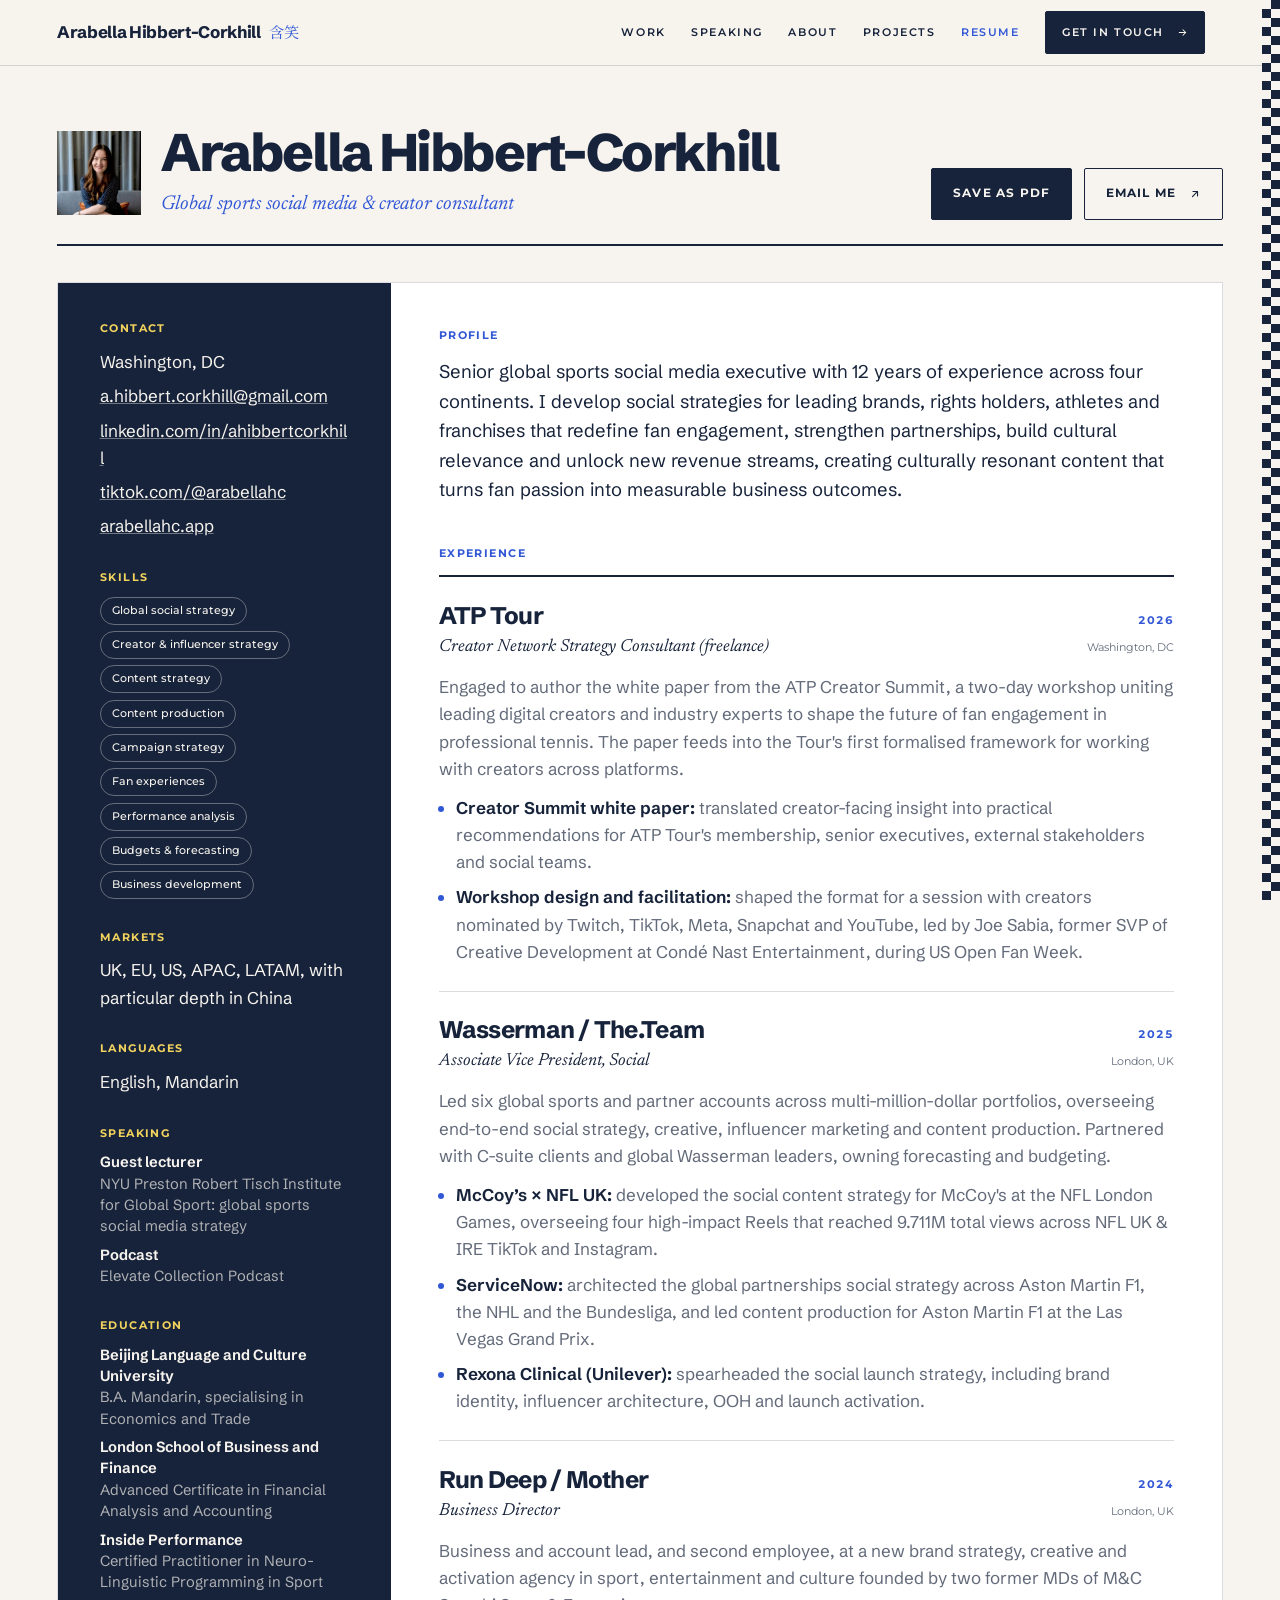
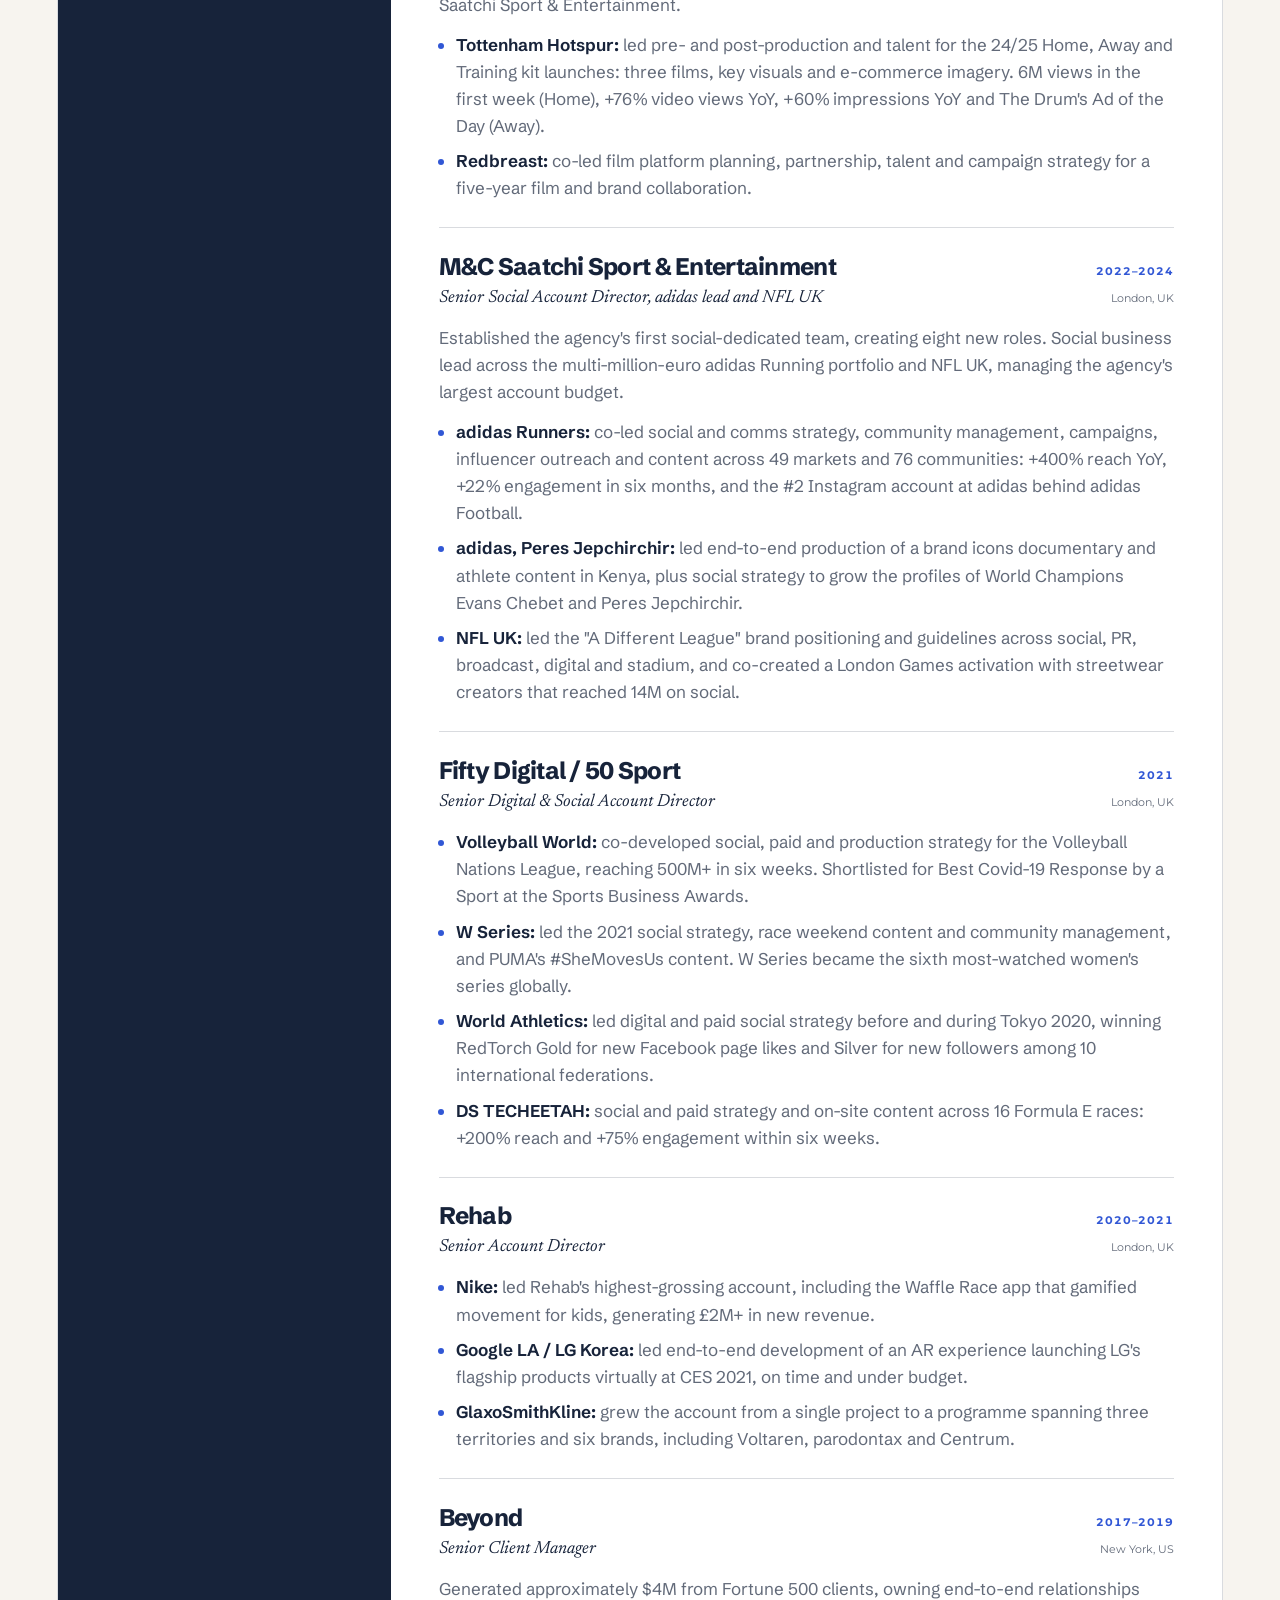
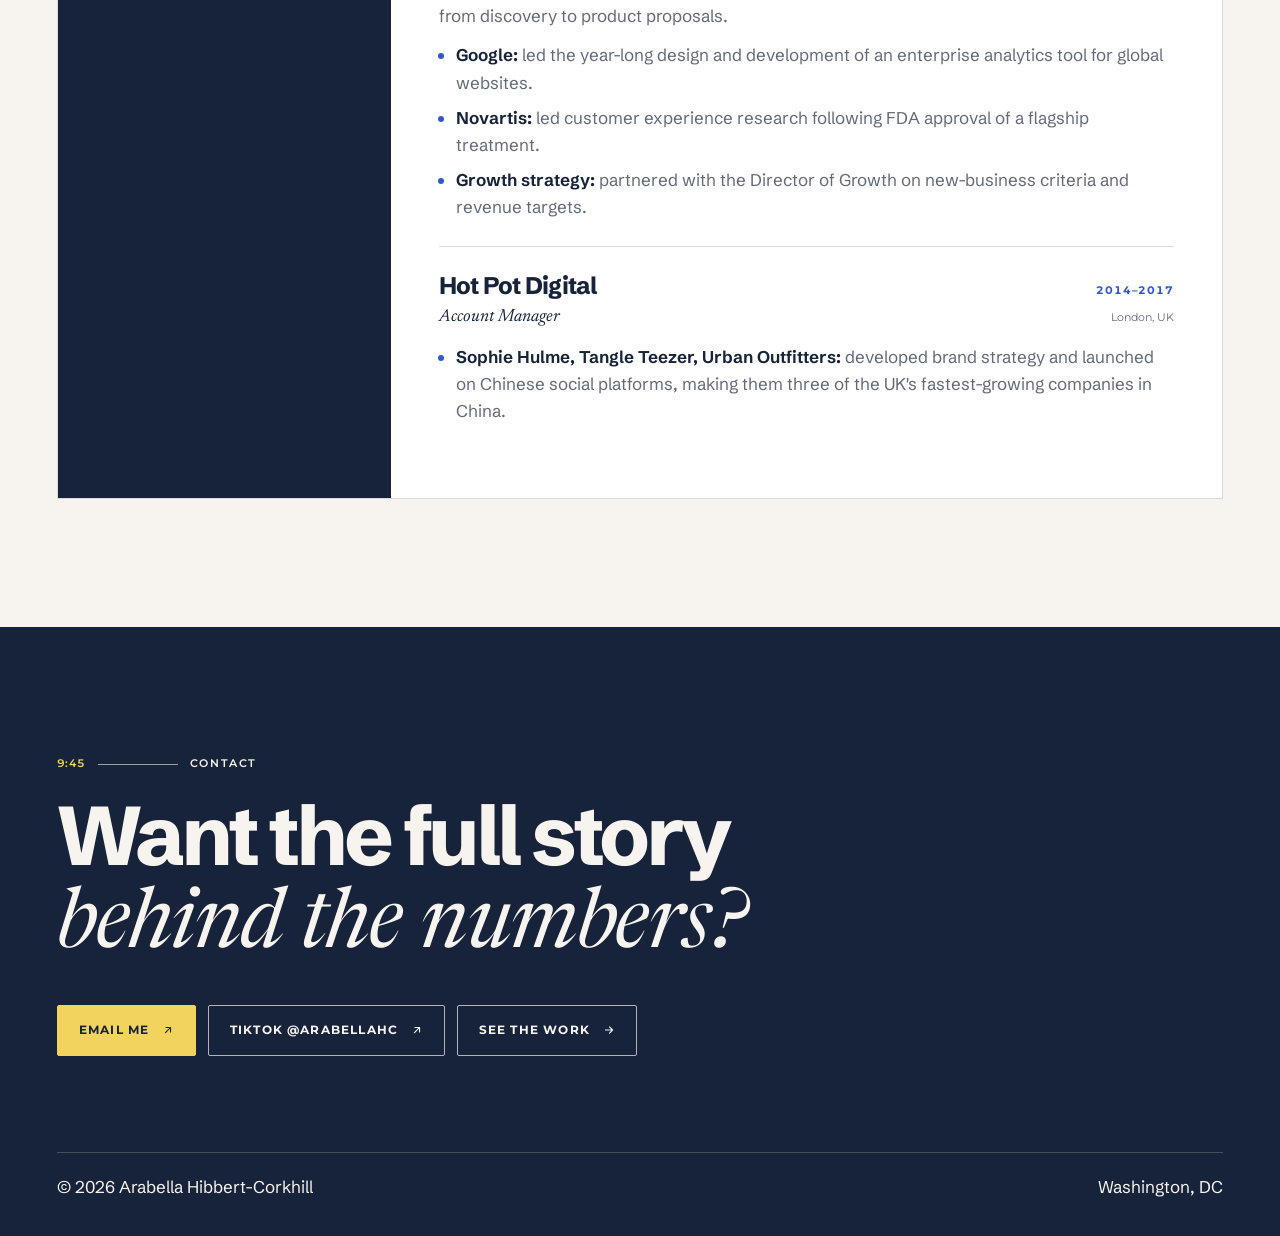
==== commit bf702aa2: "Add files via upload" ====
--- a/resume.html
+++ b/resume.html
@@ -5,7 +5,7 @@
   <meta name="viewport" content="width=device-width, initial-scale=1">
   <title>Resume | Arabella Hibbert-Corkhill</title>
   <meta name="description" content="Resume of Arabella Hibbert-Corkhill, global sports social media and creator consultant: ATP Tour, Wasserman, Run Deep, M&C Saatchi Sport & Entertainment, 50 Sport, Rehab.">
-  <meta name="theme-color" content="#0b1f44">
+  <meta name="theme-color" content="#17233A">
   <link rel="canonical" href="https://arabellahc.app/resume">
 
   <meta property="og:type" content="profile">
@@ -19,7 +19,7 @@
 
   <link rel="preconnect" href="https://fonts.googleapis.com">
   <link rel="preconnect" href="https://fonts.gstatic.com" crossorigin>
-  <link href="https://fonts.googleapis.com/css2?family=DM+Sans:opsz,wght@9..40,400..700&family=Montserrat:wght@600..900&display=swap" rel="stylesheet">
+  <link href="https://fonts.googleapis.com/css2?family=Montserrat:wght@500..700&family=Newsreader:ital,opsz,wght@1,6..72,400..500&family=Schibsted+Grotesk:wght@400..800&display=swap" rel="stylesheet">
   <link href="https://fonts.googleapis.com/css2?family=Noto+Serif+SC:wght@600&text=%E5%90%AB%E7%AC%91&display=swap" rel="stylesheet">
 
   <link rel="stylesheet" href="css/style.css">
@@ -28,7 +28,7 @@
   <script>window.va = window.va || function () { (window.vaq = window.vaq || []).push(arguments); };</script>
   <script defer src="/_vercel/insights/script.js"></script>
 </head>
-<body class="resume-page" style="background:var(--pale)">
+<body class="resume-page">
   <a class="skip-link" href="#main">Skip to content</a>
   <div class="checker" aria-hidden="true"></div>
 
@@ -47,7 +47,7 @@
         <a href="index.html#about">About</a>
         <a href="index.html#archive">Projects</a>
         <a href="resume.html" aria-current="page">Resume</a>
-        <a class="btn btn--flash" href="index.html#contact">Get in touch</a>
+        <a class="btn btn--navy" href="index.html#contact">Get in touch</a>
       </nav>
     </div>
   </header>
@@ -58,12 +58,12 @@
         <div class="resume-hero__id">
           <img src="assets/img/profile.jpg" width="900" height="1322" alt="Arabella Hibbert-Corkhill">
           <div>
-            <h1 id="resume-title">Arabella <span>Hibbert-Corkhill</span></h1>
+            <h1 id="resume-title">Arabella Hibbert-Corkhill</h1>
             <p class="resume-hero__role">Global sports social media &amp; creator consultant</p>
           </div>
         </div>
         <div class="resume-actions">
-          <button class="btn btn--flash" type="button" data-print>Save as PDF</button>
+          <button class="btn btn--navy" type="button" data-print>Save as PDF</button>
           <a class="btn" href="mailto:a.hibbert.corkhill@gmail.com">Email me</a>
         </div>
       </div>
@@ -228,11 +228,12 @@
       </article>
     </div>
 
-    <section class="contact" aria-labelledby="contact-title">
+    <section class="contact on-navy" aria-labelledby="contact-title">
       <div class="wrap">
-        <h2 id="contact-title">Want the full story behind the numbers?</h2>
+        <p class="stamp"><time>9:45</time><span>Contact</span></p>
+        <h2 id="contact-title">Want the full story <span class="it">behind the numbers?</span></h2>
         <div class="contact__row">
-          <a class="btn btn--flash" href="mailto:a.hibbert.corkhill@gmail.com">Email me</a>
+          <a class="btn btn--butter" href="mailto:a.hibbert.corkhill@gmail.com">Email me</a>
           <a class="btn btn--light" href="https://www.tiktok.com/@arabellahc" target="_blank" rel="noopener">TikTok @arabellahc</a>
           <a class="btn btn--light" href="index.html#work">See the work</a>
         </div>
--- a/css/style.css
+++ b/css/style.css
@@ -1,511 +1,479 @@
 /* ==========================================================================
    arabellahc.app — shared stylesheet (index.html + resume.html)
+   Editorial sports magazine × modern British creative × social-native
    ========================================================================== */
 
 /* ---------- Tokens ---------- */
 :root {
-  --navy: #0b1f44;
-  --cobalt: #0047ab;
-  --lake: #145da0;
-  --steel: #bec6d0;
-  --mist: #dedede;
-  --ink: #000000;
-  --flash: #ff3d7f;          /* pop colour */
-  --white: #ffffff;
-  --pale: #f4f5f8;           /* alternate section background */
-  --line: #e3e6ec;
-  --muted: #4a5873;
-
-  /* Swap these two lines to change the whole site's type pairing */
-  --font-display: "Montserrat", "Helvetica Neue", Arial, sans-serif;
-  --font-body: "DM Sans", "Helvetica Neue", Arial, system-ui, sans-serif;
-  --font-cjk: "Noto Serif SC", "Songti SC", serif;
-
-  --fs-sm: 0.875rem;
-  --fs-base: 1.0625rem;
-  --fs-md: 1.2rem;
-  --fs-lg: clamp(1.4rem, 1.1rem + 1.1vw, 1.9rem);
-  --fs-xl: clamp(1.9rem, 1.3rem + 2.6vw, 3.2rem);
-
-  --wrap: 1180px;
+  /* Palette: ~70% ivory, 20% ink navy, 8% cobalt, 2% butter */
+  --ivory: #F7F4EF;
+  --ivory-deep: #EFEAE1;     /* tint of ivory for alternating sections */
+  --navy: #17233A;
+  --cobalt: #3157D5;
+  --butter: #F2D35E;
+  --white: #FFFFFF;
+  --rule: rgba(23, 35, 58, 0.16);
+  --rule-strong: rgba(23, 35, 58, 0.9);
+  --muted: rgba(23, 35, 58, 0.68);
+  --on-navy-muted: rgba(247, 244, 239, 0.68);
+
+  /* Three-font system */
+  --f-italic: "Newsreader", "Iowan Old Style", Georgia, serif;          /* personality */
+  --f-display: "Schibsted Grotesk", "Helvetica Neue", Arial, sans-serif; /* authority */
+  --f-sys: "Montserrat", "Helvetica Neue", Arial, sans-serif;            /* information */
+  --f-cjk: "Noto Serif SC", "Songti SC", serif;
+
+  --wrap: 1200px;
   --gutter: clamp(1.25rem, 4vw, 3rem);
-  --section: clamp(4rem, 9vw, 7.5rem);
-  --header-h: 68px;
-  --checker: 24px;           /* width of the checkered strip */
-}
-@media (max-width: 700px) { :root { --header-h: 60px; --checker: 10px; } }
+  --section: clamp(4.5rem, 10vw, 8.5rem);
+  --header-h: 66px;
+  --checker: 18px;
+}
+@media (max-width: 700px) { :root { --header-h: 58px; --checker: 8px; } }
 
 /* ---------- Reset ---------- */
 *, *::before, *::after { box-sizing: border-box; }
 html { scroll-behavior: smooth; scroll-padding-top: calc(var(--header-h) + 12px); -webkit-text-size-adjust: 100%; }
 body {
-  margin: 0; font-family: var(--font-body); font-size: var(--fs-base); line-height: 1.6;
-  color: var(--navy); background: var(--white); -webkit-font-smoothing: antialiased;
-  overflow-x: hidden;
+  margin: 0; font-family: var(--f-display); font-size: 1.0625rem; line-height: 1.6;
+  color: var(--navy); background: var(--ivory); -webkit-font-smoothing: antialiased; overflow-x: hidden;
 }
 img { max-width: 100%; height: auto; display: block; }
 h1, h2, h3, h4, p, ul, ol, dl, dd, figure { margin: 0; }
-h1, h2, h3, h4 { font-family: var(--font-display); color: var(--navy); }
+h1, h2, h3, h4 { font-family: var(--f-display); font-weight: 750; letter-spacing: -0.03em; line-height: 1.02; }
 ul[role="list"], ol[role="list"] { list-style: none; padding: 0; }
 a { color: inherit; }
 button { font: inherit; cursor: pointer; }
-:focus-visible { outline: 3px solid var(--flash); outline-offset: 3px; border-radius: 3px; }
+::selection { background: var(--butter); color: var(--navy); }
+:focus-visible { outline: 2px solid var(--cobalt); outline-offset: 3px; }
 
 .visually-hidden { position: absolute !important; width: 1px; height: 1px; overflow: hidden; clip: rect(0 0 0 0); white-space: nowrap; }
-.skip-link { position: absolute; left: 1rem; top: -4rem; z-index: 200; background: var(--flash); color: var(--ink); padding: .6rem 1rem; font-weight: 700; }
+.skip-link { position: absolute; left: 1rem; top: -4rem; z-index: 200; background: var(--butter); color: var(--navy); padding: .6rem 1rem; font-family: var(--f-sys); font-weight: 700; }
 .skip-link:focus { top: 1rem; }
-
 .wrap { width: min(100% - 2 * var(--gutter) - var(--checker), var(--wrap)); margin-inline: auto; }
+
+/* ---------- Typographic devices ---------- */
+.it { font-family: var(--f-italic); font-style: italic; font-weight: 400; letter-spacing: -0.015em; color: var(--cobalt); }
+.on-navy .it { color: var(--ivory); }
+.hl { background: linear-gradient(transparent 58%, var(--butter) 58% 90%, transparent 90%); padding: 0 .08em; }
+
+/* Small system label */
+.label { font-family: var(--f-sys); font-size: .7rem; font-weight: 600; letter-spacing: .14em; text-transform: uppercase; color: var(--muted); }
+.on-navy .label { color: var(--on-navy-muted); }
+.on-navy .talk .label { color: var(--butter); }
+
+/* Timestamp eyebrow — the recurring 9:41 motif */
+.stamp {
+  display: flex; align-items: center; gap: .75rem; margin-bottom: 1.4rem;
+  font-family: var(--f-sys); font-size: .7rem; font-weight: 600; letter-spacing: .14em; text-transform: uppercase; color: var(--navy);
+}
+.stamp time { color: var(--cobalt); font-variant-numeric: tabular-nums; letter-spacing: .04em; }
+.stamp::after { content: ""; flex: 1; max-width: 80px; height: 1px; background: var(--rule-strong); order: 1; }
+.stamp span { order: 2; }
+.on-navy .stamp { color: var(--ivory); }
+.on-navy .stamp time { color: var(--butter); }
+.on-navy .stamp::after { background: rgba(247,244,239,.6); }
 
 /* ---------- Checkered strip (fixed, right edge) ---------- */
 .checker {
   position: fixed; z-index: 60; top: 0; right: 0; bottom: 0; width: var(--checker); pointer-events: none;
-  --sq: calc(var(--checker) / 2);
-  background:
-    conic-gradient(var(--flash) 25%, var(--white) 0 50%, var(--flash) 0 75%, var(--white) 0)
-    0 0 / var(--checker) var(--checker);
-  border-left: 1px solid var(--line);
+  background: conic-gradient(var(--navy) 25%, var(--ivory) 0 50%, var(--navy) 0 75%, var(--ivory) 0) 0 0 / var(--checker) var(--checker);
 }
 @media (max-width: 700px) {
-  .checker { background: conic-gradient(var(--flash) 25%, var(--white) 0 50%, var(--flash) 0 75%, var(--white) 0) 0 0 / 20px 20px; }
-}
-
-/* ---------- Section rhythm: white / pale grey alternate ---------- */
-.band { padding-block: var(--section); background: var(--white); }
-.band--pale { background: var(--pale); }
-.band + .band { border-top: 1px solid var(--line); }
-
-.eyebrow {
-  display: inline-flex; align-items: center; gap: .55rem;
-  font-family: var(--font-display); font-size: .78rem; font-weight: 700; letter-spacing: .08em; text-transform: uppercase;
-  color: var(--cobalt); margin-bottom: 1rem;
-}
-.eyebrow::before { content: ""; width: 22px; height: 3px; border-radius: 2px; background: var(--flash); }
-
-.section-head { display: grid; gap: .9rem; margin-bottom: clamp(2.25rem, 5vw, 3.75rem); max-width: 48rem; }
-.section-head h2 { font-size: var(--fs-xl); font-weight: 800; line-height: 1.08; letter-spacing: -0.02em; }
-.section-head p { font-size: var(--fs-md); color: var(--muted); max-width: 42rem; }
-
-/* ---------- Links & buttons (with arrow icons) ---------- */
+  .checker { background: conic-gradient(var(--navy) 25%, var(--ivory) 0 50%, var(--navy) 0 75%, var(--ivory) 0) 0 0 / 16px 16px; }
+}
+
+/* ---------- Section rhythm ---------- */
+.band { padding-block: var(--section); background: var(--ivory); position: relative; }
+.band--deep { background: var(--ivory-deep); }
+.band--navy { background: var(--navy); color: var(--ivory); }
+.band--navy h2, .band--navy h3 { color: var(--ivory); }
+.band + .band:not(.band--navy) { border-top: 1px solid var(--rule); }
+
+.section-head { display: grid; gap: 1.1rem; margin-bottom: clamp(2.5rem, 6vw, 4.5rem); max-width: 52rem; }
+.section-head h2 { font-size: clamp(2.3rem, 1.3rem + 4.4vw, 5rem); }
+.section-head p { font-size: 1.15rem; color: var(--muted); max-width: 40rem; }
+.on-navy .section-head p { color: var(--on-navy-muted); }
+
+/* ---------- Buttons & links (arrow icons) ---------- */
 .btn {
-  display: inline-flex; align-items: center; gap: .55rem; padding: .85rem 1.35rem; border-radius: 999px;
-  font-family: var(--font-display); font-weight: 700; font-size: var(--fs-sm); text-decoration: none;
-  border: 2px solid var(--navy); color: var(--navy); background: transparent;
-  transition: background-color .2s, color .2s, border-color .2s, transform .2s;
-}
-.btn:hover { background: var(--navy); color: var(--white); }
-.btn--flash { background: var(--flash); border-color: var(--flash); color: var(--ink); }
-.btn--flash:hover { background: var(--navy); border-color: var(--navy); color: var(--white); }
-.btn--navy { background: var(--navy); color: var(--white); }
+  display: inline-flex; align-items: center; gap: .6rem; padding: .95rem 1.3rem; border-radius: 2px;
+  font-family: var(--f-sys); font-size: .74rem; font-weight: 700; letter-spacing: .1em; text-transform: uppercase; text-decoration: none;
+  border: 1px solid var(--navy); color: var(--navy); background: transparent; transition: background-color .2s, color .2s, border-color .2s;
+}
+.btn:hover { background: var(--navy); color: var(--ivory); }
+.btn--navy { background: var(--navy); color: var(--ivory); }
 .btn--navy:hover { background: var(--cobalt); border-color: var(--cobalt); }
-.btn--light { border-color: var(--white); color: var(--white); }
-.btn--light:hover { background: var(--white); color: var(--navy); }
-
-/* Arrow icon after every link that goes somewhere: → for on-site, ↗ for external */
+.btn--butter { background: var(--butter); border-color: var(--butter); color: var(--navy); }
+.btn--butter:hover { background: var(--ivory); border-color: var(--ivory); }
+.btn--light { border-color: rgba(247,244,239,.7); color: var(--ivory); }
+.btn--light:hover { background: var(--ivory); color: var(--navy); border-color: var(--ivory); }
+
 .btn::after, .text-link::after {
-  content: ""; flex: none; width: .95em; height: .95em; display: inline-block; vertical-align: -0.1em; margin-left: .3em;
-  background: currentColor;
-  -webkit-mask: url("data:image/svg+xml,%3Csvg xmlns='http://www.w3.org/2000/svg' viewBox='0 0 24 24' fill='none' stroke='black' stroke-width='2.6' stroke-linecap='round' stroke-linejoin='round'%3E%3Cpath d='M5 12h14M13 6l6 6-6 6'/%3E%3C/svg%3E") center / contain no-repeat;
-          mask: url("data:image/svg+xml,%3Csvg xmlns='http://www.w3.org/2000/svg' viewBox='0 0 24 24' fill='none' stroke='black' stroke-width='2.6' stroke-linecap='round' stroke-linejoin='round'%3E%3Cpath d='M5 12h14M13 6l6 6-6 6'/%3E%3C/svg%3E") center / contain no-repeat;
+  content: ""; flex: none; width: 1em; height: 1em; display: inline-block; margin-left: .3em; background: currentColor;
+  -webkit-mask: url("data:image/svg+xml,%3Csvg xmlns='http://www.w3.org/2000/svg' viewBox='0 0 24 24' fill='none' stroke='black' stroke-width='2.2' stroke-linecap='round' stroke-linejoin='round'%3E%3Cpath d='M5 12h14M13 6l6 6-6 6'/%3E%3C/svg%3E") center / contain no-repeat;
+          mask: url("data:image/svg+xml,%3Csvg xmlns='http://www.w3.org/2000/svg' viewBox='0 0 24 24' fill='none' stroke='black' stroke-width='2.2' stroke-linecap='round' stroke-linejoin='round'%3E%3Cpath d='M5 12h14M13 6l6 6-6 6'/%3E%3C/svg%3E") center / contain no-repeat;
   transition: transform .2s;
 }
 a[target="_blank"].btn::after, a[target="_blank"].text-link::after, a[href^="mailto:"].btn::after {
-  -webkit-mask-image: url("data:image/svg+xml,%3Csvg xmlns='http://www.w3.org/2000/svg' viewBox='0 0 24 24' fill='none' stroke='black' stroke-width='2.6' stroke-linecap='round' stroke-linejoin='round'%3E%3Cpath d='M7 17 17 7M8 7h9v9'/%3E%3C/svg%3E");
-          mask-image: url("data:image/svg+xml,%3Csvg xmlns='http://www.w3.org/2000/svg' viewBox='0 0 24 24' fill='none' stroke='black' stroke-width='2.6' stroke-linecap='round' stroke-linejoin='round'%3E%3Cpath d='M7 17 17 7M8 7h9v9'/%3E%3C/svg%3E");
+  -webkit-mask-image: url("data:image/svg+xml,%3Csvg xmlns='http://www.w3.org/2000/svg' viewBox='0 0 24 24' fill='none' stroke='black' stroke-width='2.2' stroke-linecap='round' stroke-linejoin='round'%3E%3Cpath d='M7 17 17 7M8 7h9v9'/%3E%3C/svg%3E");
+          mask-image: url("data:image/svg+xml,%3Csvg xmlns='http://www.w3.org/2000/svg' viewBox='0 0 24 24' fill='none' stroke='black' stroke-width='2.2' stroke-linecap='round' stroke-linejoin='round'%3E%3Cpath d='M7 17 17 7M8 7h9v9'/%3E%3C/svg%3E");
 }
 .btn:hover::after, .text-link:hover::after { transform: translateX(3px); }
 a[target="_blank"]:hover::after { transform: translate(2px, -2px); }
 button.btn::after { display: none; }
 
 .text-link {
-  display: inline-flex; align-items: center; font-family: var(--font-display); font-weight: 700; font-size: .95rem;
-  color: var(--cobalt); text-decoration: underline; text-decoration-thickness: 2px; text-underline-offset: .3em;
-  text-decoration-color: var(--flash);
-}
-.text-link:hover { color: var(--navy); text-decoration-color: var(--navy); }
+  display: inline-flex; align-items: center; font-family: var(--f-sys); font-size: .74rem; font-weight: 700; letter-spacing: .1em; text-transform: uppercase;
+  color: var(--cobalt); text-decoration: none; padding-bottom: .3rem; border-bottom: 1px solid currentColor;
+}
+.text-link:hover { color: var(--navy); }
+.on-navy .text-link { color: var(--ivory); border-bottom-color: var(--butter); }
 
 /* ==========================================================================
    Header — always visible
    ========================================================================== */
 .site-header {
   position: fixed; inset: 0 var(--checker) auto 0; z-index: 100; height: var(--header-h);
-  background: rgba(255, 255, 255, 0.96); backdrop-filter: blur(10px); -webkit-backdrop-filter: blur(10px);
-  border-bottom: 1px solid var(--line);
+  background: rgba(247, 244, 239, 0.94); backdrop-filter: blur(10px); -webkit-backdrop-filter: blur(10px);
+  border-bottom: 1px solid var(--rule);
 }
 .site-header .wrap { height: 100%; display: flex; align-items: center; justify-content: space-between; gap: 1rem; }
-.brand { display: flex; align-items: baseline; gap: .5rem; text-decoration: none; min-width: 0; }
-.brand__name { font-family: var(--font-display); font-weight: 800; font-size: 1.05rem; letter-spacing: -0.01em; color: var(--navy); white-space: nowrap; }
-.brand__cjk { font-family: var(--font-cjk); font-size: .95rem; color: var(--flash); white-space: nowrap; }
-
-.nav { display: flex; align-items: center; gap: clamp(.8rem, 1.6vw, 1.6rem); }
-.nav a { text-decoration: none; font-family: var(--font-display); font-size: .88rem; font-weight: 600; }
-.nav a:not(.btn):hover, .nav a[aria-current="page"] { color: var(--cobalt); text-decoration: underline; text-decoration-color: var(--flash); text-decoration-thickness: 2px; text-underline-offset: .4em; }
-.nav .btn { padding: .55rem 1rem; }
+.brand { display: flex; align-items: baseline; gap: .55rem; text-decoration: none; min-width: 0; }
+.brand__name { font-family: var(--f-display); font-weight: 750; font-size: 1.05rem; letter-spacing: -0.02em; white-space: nowrap; }
+.brand__cjk { font-family: var(--f-cjk); font-size: .95rem; color: var(--cobalt); white-space: nowrap; }
+
+.nav { display: flex; align-items: center; gap: clamp(1rem, 2vw, 1.9rem); }
+.nav a { text-decoration: none; font-family: var(--f-sys); font-size: .7rem; font-weight: 600; letter-spacing: .14em; text-transform: uppercase; }
+.nav a:not(.btn):hover, .nav a[aria-current="page"] { color: var(--cobalt); }
+.nav .btn { padding: .7rem 1rem; }
 
 .nav-toggle { display: none; background: none; border: 0; padding: .5rem; margin-right: -.5rem; }
-.nav-toggle span { display: block; width: 24px; height: 2px; background: var(--navy); margin: 5px 0; transition: transform .2s, opacity .2s; }
+.nav-toggle span { display: block; width: 24px; height: 1.5px; background: var(--navy); margin: 6px 0; transition: transform .2s, opacity .2s; }
 
 @media (max-width: 960px) {
   .nav-toggle { display: block; }
   .nav {
     position: fixed; top: var(--header-h); left: 0; right: var(--checker); flex-direction: column; align-items: stretch; gap: 0;
-    padding: .5rem var(--gutter) 1.5rem; background: var(--white); border-bottom: 1px solid var(--line);
-    box-shadow: 0 20px 30px -20px rgba(11,31,68,.25);
+    padding: .5rem var(--gutter) 1.5rem; background: var(--ivory); border-bottom: 1px solid var(--rule);
     transform: translateY(-110%); visibility: hidden; transition: transform .25s ease, visibility .25s;
   }
-  .nav a:not(.btn) { padding: .9rem 0; border-bottom: 1px solid var(--line); font-size: 1.05rem; }
-  .nav .btn { margin-top: 1.1rem; justify-content: center; padding: .9rem 1rem; }
+  .nav a:not(.btn) { padding: 1rem 0; border-bottom: 1px solid var(--rule); font-size: .8rem; }
+  .nav .btn { margin-top: 1.2rem; justify-content: center; padding: 1rem; }
   .nav.is-open { transform: none; visibility: visible; }
-  .nav-toggle[aria-expanded="true"] span:nth-child(1) { transform: translateY(7px) rotate(45deg); }
+  .nav-toggle[aria-expanded="true"] span:nth-child(1) { transform: translateY(7.5px) rotate(45deg); }
   .nav-toggle[aria-expanded="true"] span:nth-child(2) { opacity: 0; }
-  .nav-toggle[aria-expanded="true"] span:nth-child(3) { transform: translateY(-7px) rotate(-45deg); }
-}
-@media (max-width: 420px) {
-  .brand__name { font-size: .95rem; }
-}
+  .nav-toggle[aria-expanded="true"] span:nth-child(3) { transform: translateY(-7.5px) rotate(-45deg); }
+}
+@media (max-width: 420px) { .brand__name { font-size: .95rem; } }
 
 /* ==========================================================================
    Hero
    ========================================================================== */
-.hero { padding-top: calc(var(--header-h) + clamp(2.5rem, 6vw, 4.5rem)); padding-bottom: clamp(3.5rem, 7vw, 5.5rem); }
-.hero__name {
-  font-size: clamp(1.55rem, 0.6rem + 4.6vw, 4.1rem); font-weight: 800; line-height: 1; letter-spacing: -0.035em;
-  white-space: nowrap;
-}
-.hero__name span { color: var(--cobalt); }
-.hero__grid { display: grid; grid-template-columns: minmax(0, 1.15fr) minmax(0, .85fr); gap: clamp(2rem, 6vw, 5rem); align-items: center; margin-top: clamp(1.75rem, 4vw, 2.75rem); }
-
-.hero__role { font-family: var(--font-display); font-size: var(--fs-lg); font-weight: 700; line-height: 1.2; letter-spacing: -0.015em; color: var(--navy); }
-.hero__place { display: inline-flex; align-items: center; gap: .45rem; margin-top: .9rem; font-size: var(--fs-sm); font-weight: 600; color: var(--muted); }
-.hero__place::before { content: ""; width: 8px; height: 8px; border-radius: 50%; background: var(--flash); }
-.hero__lede { margin-top: 1.4rem; max-width: 36rem; font-size: var(--fs-md); line-height: 1.6; color: #24324f; }
-.hero__actions { display: flex; flex-wrap: wrap; gap: .75rem; margin-top: 2rem; }
-
-.socials { display: flex; gap: .6rem; margin-top: 1.75rem; }
-.socials a {
-  width: 44px; height: 44px; border-radius: 50%; display: grid; place-items: center; text-decoration: none;
-  border: 1.5px solid var(--line); color: var(--navy); transition: background .2s, color .2s, border-color .2s;
-}
-.socials a:hover { background: var(--navy); border-color: var(--navy); color: var(--white); }
-.socials svg { width: 18px; height: 18px; fill: currentColor; }
-
-.hero__photo { position: relative; justify-self: center; width: min(100%, 400px); }
-.hero__photo::before {
-  content: ""; position: absolute; inset: 7% -7% -7% 9%; border-radius: 200px 200px 24px 24px; z-index: 0;
-  background: var(--navy);
-}
-.hero__photo img {
-  position: relative; z-index: 1; width: 100%; aspect-ratio: 4 / 5; object-fit: cover; object-position: center 20%;
-  border-radius: 200px 200px 24px 24px;
-}
-.hero__badge {
-  position: absolute; z-index: 2; left: -1.25rem; bottom: 2rem; display: flex; align-items: center; gap: .6rem;
-  background: var(--white); color: var(--navy); padding: .7rem 1rem; border-radius: 14px;
-  box-shadow: 0 16px 40px -16px rgba(11,31,68,.45); font-size: var(--fs-sm); font-weight: 600; line-height: 1.3;
-}
-.hero__badge b { font-family: var(--font-display); font-size: 1.5rem; font-weight: 800; color: var(--flash); line-height: 1; }
-.hero__badge-2 { left: auto; right: -1.25rem; bottom: auto; top: 16%; }
-.hero__badge-2 .cjk { font-family: var(--font-cjk); font-size: 1.25rem; color: var(--cobalt); }
+.hero { padding-top: calc(var(--header-h) + clamp(2.5rem, 6vw, 5rem)); padding-bottom: clamp(4rem, 8vw, 6.5rem); }
+.hero__meta { display: flex; flex-wrap: wrap; gap: .5rem 1.5rem; align-items: center; padding-bottom: 1.25rem; border-bottom: 1px solid var(--rule); margin-bottom: clamp(1.75rem, 4vw, 2.75rem); }
+.hero__meta .live { display: inline-flex; align-items: center; gap: .5rem; }
+.hero__meta .live::before { content: ""; width: 7px; height: 7px; border-radius: 50%; background: var(--cobalt); box-shadow: 0 0 0 3px rgba(49, 87, 213, .18); }
+.hero__name { font-size: clamp(1.55rem, 0.5rem + 4.7vw, 5rem); font-weight: 800; letter-spacing: -0.045em; line-height: 1; white-space: nowrap; }
+
+.hero__grid { display: grid; grid-template-columns: minmax(0, 1.25fr) minmax(0, .75fr); gap: clamp(2rem, 6vw, 5.5rem); align-items: end; margin-top: clamp(1.5rem, 3vw, 2.25rem); }
+.hero__role { font-family: var(--f-display); font-size: clamp(1.75rem, 1rem + 2.6vw, 3.1rem); font-weight: 650; line-height: 1.06; letter-spacing: -0.035em; max-width: 16ch; }
+.hero__role .it { font-size: 1.08em; }
+.hero__lede { margin-top: 1.75rem; max-width: 34rem; font-size: 1.15rem; line-height: 1.6; color: var(--muted); }
+.hero__lede .hl { color: var(--navy); }
+.hero__actions { display: flex; flex-wrap: wrap; gap: .75rem; margin-top: 2.25rem; }
+
+.socials { display: flex; align-items: center; gap: 1.1rem; margin-top: 2rem; }
+.socials a { display: inline-flex; align-items: center; gap: .45rem; text-decoration: none; font-family: var(--f-sys); font-size: .7rem; font-weight: 600; letter-spacing: .12em; text-transform: uppercase; color: var(--navy); }
+.socials a:hover { color: var(--cobalt); }
+.socials svg { width: 16px; height: 16px; fill: currentColor; }
+
+.hero__photo { position: relative; width: min(100%, 380px); justify-self: end; }
+.hero__photo .frame { position: relative; }
+.hero__photo .frame::before { content: ""; position: absolute; right: -14px; bottom: -14px; width: 46%; height: 38%; background: var(--cobalt); z-index: 0; }
+.hero__photo img { position: relative; z-index: 1; width: 100%; aspect-ratio: 4 / 5; object-fit: cover; object-position: center 22%; }
+.hero__photo figcaption { display: flex; justify-content: space-between; gap: 1rem; margin-top: 1.4rem; padding-top: .8rem; border-top: 1px solid var(--rule); }
+.hero__photo figcaption .cjk { font-family: var(--f-cjk); color: var(--cobalt); font-size: 1rem; letter-spacing: 0; text-transform: none; }
+.hero__stat { position: absolute; z-index: 2; left: -2.75rem; top: 8%; width: 9.5rem; background: var(--ivory); padding: .9rem 1rem 1rem; border: 1px solid var(--rule); }
+.hero__stat b { display: block; font-family: var(--f-display); font-size: 2.6rem; font-weight: 800; letter-spacing: -0.05em; line-height: .9; color: var(--navy); }
+.hero__stat b sup { font-size: .5em; color: var(--cobalt); vertical-align: top; }
+.hero__stat span { display: block; margin-top: .5rem; font-size: .6rem; letter-spacing: .1em; line-height: 1.5; }
 
 @media (max-width: 860px) {
   .hero__grid { grid-template-columns: 1fr; }
-  .hero__photo { width: min(82%, 340px); margin-top: .5rem; }
-  .hero__badge { left: -.75rem; }
-  .hero__badge-2 { display: none; }
+  .hero__photo { justify-self: start; width: min(78%, 330px); margin-top: 1rem; margin-left: 2.2rem; }
+  .hero__stat { left: -2.2rem; top: auto; bottom: 22%; }
 }
 
 /* ==========================================================================
    Logo marquee
    ========================================================================== */
-.logos { padding-block: clamp(2.5rem, 5vw, 3.5rem); }
-.logos__label { text-align: center; font-family: var(--font-display); font-size: .8rem; font-weight: 700; letter-spacing: .08em; text-transform: uppercase; color: var(--muted); margin-bottom: 1.75rem; }
-.marquee { padding-block: 6px;
-  overflow: hidden;
-  -webkit-mask-image: linear-gradient(90deg, transparent, #000 8%, #000 92%, transparent);
-          mask-image: linear-gradient(90deg, transparent, #000 8%, #000 92%, transparent);
-}
-.marquee__track { display: flex; width: max-content; animation: marquee 55s linear infinite; }
+.logos { padding-block: clamp(2.5rem, 5vw, 3.75rem); }
+.logos .label { display: block; text-align: center; margin-bottom: 1.75rem; padding-inline: calc(var(--gutter) + var(--checker)); }
+.marquee { overflow: hidden; padding-block: 2px;
+  -webkit-mask-image: linear-gradient(90deg, transparent, #000 7%, #000 93%, transparent);
+          mask-image: linear-gradient(90deg, transparent, #000 7%, #000 93%, transparent); }
+.marquee__track { display: flex; width: max-content; animation: marquee 60s linear infinite; }
 .marquee:hover .marquee__track { animation-play-state: paused; }
-.marquee__group { display: flex; align-items: center; gap: clamp(1rem, 3vw, 2rem); padding-right: clamp(1rem, 3vw, 2rem); }
-.logo-tile {
-  flex: none; width: clamp(120px, 14vw, 156px); height: clamp(72px, 8vw, 88px); padding: .8rem 1rem;
-  display: flex; align-items: center; justify-content: center; background: var(--white); border: 1px solid var(--line); border-radius: 16px;
-}
-.logo-tile img { width: auto; height: auto; max-width: 100%; max-height: clamp(42px, 5.2vw, 56px); object-fit: contain; }
+.marquee__group { display: flex; align-items: center; gap: clamp(.9rem, 2.4vw, 1.5rem); padding-right: clamp(3rem, 7vw, 5rem); }
+.marquee__group li:last-child { margin-right: 0; }
+.logo-tile { flex: none; width: clamp(118px, 13vw, 150px); height: clamp(70px, 7.5vw, 84px); padding: .8rem 1rem; display: flex; align-items: center; justify-content: center; background: var(--white); border: 1px solid var(--rule); }
+.logo-tile img { width: auto; height: auto; max-width: 100%; max-height: clamp(40px, 5vw, 52px); object-fit: contain; }
 @keyframes marquee { to { transform: translateX(-50%); } }
 
 /* ==========================================================================
-   Work — flagship case studies
-   ========================================================================== */
-.work-intro { padding-bottom: clamp(1rem, 3vw, 2rem); }
+   Work — editorial case studies
+   ========================================================================== */
 .case { overflow: hidden; overflow: clip; }
 .case__grid {
-  display: grid; grid-template-columns: minmax(0, 1fr) minmax(0, 1fr); column-gap: clamp(2rem, 6vw, 5.5rem);
-  grid-template-areas: "text phones" "results phones" "links phones";
-  align-items: start;
-}
-.case--flip .case__grid { grid-template-areas: "phones text" "phones results" "phones links"; }
-.case__text { grid-area: text; align-self: end; }
-.case__phones { grid-area: phones; align-self: center; }
+  display: grid; grid-template-columns: minmax(0, 1fr) minmax(0, 1fr); column-gap: clamp(2rem, 6vw, 6rem);
+  grid-template-areas: "text phones" "results results" "links links"; align-items: center;
+}
+.case--flip .case__grid { grid-template-areas: "phones text" "results results" "links links"; }
+.case__text { grid-area: text; }
+.case__phones { grid-area: phones; }
 .results { grid-area: results; }
 .case__links { grid-area: links; }
 
-.case__logo { height: 72px; width: auto; max-width: 200px; object-fit: contain; margin-bottom: 1.4rem; padding: .65rem .9rem; background: var(--white); border: 1px solid var(--line); border-radius: 16px; }
-.case h3 { font-size: var(--fs-xl); font-weight: 800; line-height: 1.05; letter-spacing: -0.025em; margin-bottom: 1.2rem; }
-.case__text p { color: #24324f; max-width: 34rem; }
-.case__text p + p { margin-top: .9rem; }
-.case__text strong { color: var(--navy); }
-.case__tags { display: flex; flex-wrap: wrap; gap: .45rem; margin-top: 1.4rem; padding: 0; list-style: none; }
-.case__tags li { font-size: .8rem; font-weight: 600; padding: .35rem .75rem; border-radius: 999px; background: var(--white); border: 1px solid var(--line); color: var(--navy); }
-.band--pale .case__tags li { background: var(--white); }
-.band:not(.band--pale) .case__tags li { background: var(--pale); }
-
-.results {
-  display: grid; grid-template-columns: repeat(2, minmax(0, 1fr)); gap: 1.4rem 1.75rem;
-  margin-top: 2rem; padding-top: 1.75rem; border-top: 2px solid var(--navy);
-}
-.results div { display: flex; flex-direction: column-reverse; justify-content: flex-end; gap: .3rem; }
-.results dt { font-size: .9rem; line-height: 1.4; color: var(--muted); }
-.results dd { font-family: var(--font-display); font-size: clamp(1.9rem, 1.4rem + 1.8vw, 2.7rem); font-weight: 800; line-height: 1; letter-spacing: -0.03em; color: var(--cobalt); }
-.results div:first-child dd { color: var(--flash); }
-
-.case__links { display: flex; flex-wrap: wrap; gap: .75rem 1.5rem; margin-top: 1.75rem; }
-
-/* Two phones, staggered */
-.case__phones { position: relative; display: flex; justify-content: center; align-items: flex-start; padding-block: 1rem 2.5rem; }
-.case__phones .iphone:nth-child(2) { margin-left: -46px; margin-top: 64px; }
-.case--flip .case__phones .iphone:nth-child(2) { z-index: 2; }
-
+.case__top { display: flex; align-items: center; justify-content: space-between; gap: 1rem; margin-bottom: 1.6rem; }
+.case__logo { height: 56px; width: auto; max-width: 150px; object-fit: contain; padding: .45rem .7rem; background: var(--white); border: 1px solid var(--rule); }
+.case h3 { font-size: clamp(2.2rem, 1.3rem + 3.6vw, 4.2rem); font-weight: 800; letter-spacing: -0.045em; }
+.case__pull { margin-top: .5rem; font-family: var(--f-italic); font-style: italic; font-size: clamp(1.4rem, 1rem + 1.4vw, 2.1rem); line-height: 1.15; letter-spacing: -0.015em; color: var(--cobalt); max-width: 22ch; }
+.story { margin-top: 2rem; display: grid; gap: 1.1rem; }
+.story div { display: grid; grid-template-columns: 6.5rem minmax(0, 1fr); gap: 1rem; padding-top: 1.1rem; border-top: 1px solid var(--rule); }
+.story .label { padding-top: .3rem; color: var(--cobalt); }
+.story p { color: var(--muted); max-width: 34rem; }
+.story strong { color: var(--navy); font-weight: 650; }
+
+.scope { margin-top: 1.75rem; }
+.scope .label { display: block; margin-bottom: .7rem; }
+.scope ul { display: flex; flex-wrap: wrap; gap: .4rem; list-style: none; padding: 0; margin: 0; }
+.scope li { font-family: var(--f-sys); font-size: .72rem; font-weight: 600; letter-spacing: .02em; padding: .42rem .75rem; border: 1px solid var(--rule-strong); border-radius: 999px; background: transparent; }
+
+/* Scoreboard results */
+.results { display: grid; grid-template-columns: repeat(4, minmax(0, 1fr)); margin-top: clamp(3rem, 6vw, 4.5rem); border-top: 2px solid var(--navy); border-bottom: 1px solid var(--rule); }
+.results div { display: flex; flex-direction: column-reverse; justify-content: flex-end; gap: .7rem; padding: 1.4rem 1.25rem 1.5rem; border-left: 1px solid var(--rule); }
+.results div:first-child { border-left: 0; padding-left: 0; }
+.results dd { font-family: var(--f-display); font-size: clamp(2.4rem, 1.4rem + 3.2vw, 4.4rem); font-weight: 800; line-height: .9; letter-spacing: -0.055em; color: var(--cobalt); font-variant-numeric: tabular-nums; }
+.results dd.word { font-family: var(--f-italic); font-style: italic; font-weight: 400; letter-spacing: -0.02em; font-size: clamp(1.9rem, 1.2rem + 2.2vw, 3rem); line-height: 1; }
+.results dt { font-family: var(--f-sys); font-size: .66rem; font-weight: 600; letter-spacing: .12em; text-transform: uppercase; line-height: 1.5; color: var(--navy); max-width: 22ch; }
+.case__links { display: flex; flex-wrap: wrap; gap: 1rem 2rem; margin-top: 1.75rem; }
+
+@media (max-width: 960px) {
+  .results { grid-template-columns: repeat(2, minmax(0, 1fr)); }
+  .results div:nth-child(3) { border-left: 0; padding-left: 0; }
+  .results div:nth-child(n+3) { border-top: 1px solid var(--rule); }
+}
 @media (max-width: 900px) {
-  .case__grid, .case--flip .case__grid { grid-template-columns: 1fr; grid-template-areas: "text" "phones" "results" "links"; }
-  .case__phones { margin-top: 2rem; padding-bottom: 0; }
-  .results { margin-top: 2.25rem; }
-}
+  .case__grid, .case--flip .case__grid { grid-template-columns: minmax(0, 1fr); grid-template-areas: "text" "phones" "results" "links"; }
+  .case__phones { margin-top: 2.5rem; }
+}
+@media (max-width: 520px) {
+  .story div { grid-template-columns: 1fr; gap: .4rem; }
+  .results div { padding: 1.1rem .9rem 1.2rem; }
+}
+
+/* Phone groups */
+.case__phones { position: relative; display: flex; justify-content: center; align-items: flex-start; padding-block: 1rem 3rem; }
+.case__phones .phone + .phone { margin-left: -40px; margin-top: 70px; }
+.case__phones--3 .phone { --w: 210px; }
+.case__phones--3 .phone:nth-child(2) { margin-top: 110px; }
+.case__phones--3 .phone:nth-child(3) { margin-top: 20px; }
+@media (max-width: 1100px) { .case__phones--3 .phone { --w: 180px; } }
 @media (max-width: 480px) {
-  .case__phones .iphone { --w: 168px; }
-  .case__phones .iphone:nth-child(2) { margin-left: -30px; margin-top: 44px; }
-}
-
-/* Slide-in-from-the-side parallax (driven by main.js) */
+  .case__phones .phone { --w: 160px; }
+  .case__phones .phone + .phone { margin-left: -26px; margin-top: 46px; }
+  .case__phones.case__phones--3 .phone { --w: 124px; }
+  .case__phones--3 .phone:nth-child(2) { margin-top: 70px; }
+}
 .js-motion .slide-in { will-change: transform, opacity; }
 
 /* ---------- iPhone template ---------- */
+.phone { --w: 250px; position: relative; flex: none; width: var(--w); }
 .iphone {
-  --w: 250px;
-  position: relative; flex: none; width: var(--w); aspect-ratio: 9 / 19.5;
-  padding: calc(var(--w) * 0.035); border-radius: calc(var(--w) * 0.165);
-  background: linear-gradient(145deg, #3a3d42, #0d0e10 40%, #26282c);
-  box-shadow: inset 0 0 0 1.5px #55585e, inset 0 0 0 4px #0b0b0c,
-    0 40px 60px -25px rgba(11, 31, 68, 0.45), 0 16px 26px -16px rgba(11, 31, 68, 0.4);
+  position: relative; width: 100%; aspect-ratio: 9 / 19.5; padding: calc(var(--w) * 0.035); border-radius: calc(var(--w) * 0.165);
+  background: linear-gradient(145deg, #3b3e44, #101114 40%, #2a2c30);
+  box-shadow: inset 0 0 0 1.5px #5b5e64, inset 0 0 0 4px #0c0c0d, 0 30px 50px -30px rgba(23, 35, 58, 0.55);
 }
 .iphone::before, .iphone::after { content: ""; position: absolute; width: 3px; border-radius: 2px; background: #2c2e32; }
 .iphone::before { left: -3px; top: 22%; height: 11%; }
 .iphone::after { right: -3px; top: 28%; height: 16%; }
-.iphone__screen {
-  position: relative; height: 100%; overflow: hidden; isolation: isolate;
-  border-radius: calc(var(--w) * 0.13); background: var(--ink); color: var(--white);
-  font-size: calc(var(--w) * 0.038); line-height: 1.35;
-}
-.iphone__island { position: absolute; z-index: 6; top: 3.2%; left: 50%; transform: translateX(-50%); width: 31%; height: 4.3%; border-radius: 20px; background: #000; }
+.iphone__screen { position: relative; height: 100%; overflow: hidden; isolation: isolate; border-radius: calc(var(--w) * 0.13); background: var(--bar, #fff); }
+.iphone__island { position: absolute; z-index: 6; top: 3.1%; left: 50%; transform: translateX(-50%); width: 31%; height: 4.3%; border-radius: 20px; background: #000; }
 .iphone__status {
-  position: absolute; z-index: 5; inset: 0 0 auto; height: 8.5%; display: flex; justify-content: space-between; align-items: center;
-  padding: 2% 9% 0 11%; font-family: var(--font-body); font-size: calc(var(--w) * 0.044); font-weight: 700;
-}
+  position: absolute; z-index: 5; inset: 0 0 auto; height: 8.6%; display: flex; justify-content: space-between; align-items: center;
+  padding: 2% 9% 0 11%; font-family: var(--f-display); font-size: calc(var(--w) * 0.046); font-weight: 650; color: #fff; background: var(--bar, #000);
+}
+.iphone--light .iphone__status { color: #000; }
 .iphone__status svg { height: 1em; width: auto; fill: currentColor; }
 .iphone__status .icons { display: flex; gap: .35em; align-items: center; }
-/* Real screenshot slot: images in assets/work/ load here automatically and cover the designed cover */
-.iphone__shot { position: absolute; inset: 0; z-index: 4; width: 100%; height: 100%; object-fit: cover; }
-
-.reel { position: absolute; inset: 0; z-index: 2; display: flex; flex-direction: column; justify-content: space-between; padding: 17% 6% 6%; }
-.reel__top { display: flex; justify-content: space-between; align-items: center; font-family: var(--font-display); font-size: 1.3em; font-weight: 800; }
-.reel__top svg { width: 1.3em; height: 1.3em; stroke: currentColor; fill: none; stroke-width: 2; }
-.reel__bottom { display: grid; grid-template-columns: 1fr auto; gap: .8em; align-items: end; }
-.reel__rail { display: grid; gap: 1.1em; justify-items: center; }
-.reel__rail svg { width: 1.8em; height: 1.8em; stroke: currentColor; fill: none; stroke-width: 1.8; }
-.reel__account { display: flex; align-items: center; gap: .55em; font-weight: 700; }
-.reel__avatar { width: 2.2em; height: 2.2em; border-radius: 50%; border: 1.5px solid var(--white); background: var(--flash); flex: none; }
-.reel__follow { border: 1px solid rgba(255,255,255,.7); border-radius: .6em; padding: .05em .55em; font-size: .9em; }
-.reel__caption { margin-top: .5em; opacity: .92; }
-.reel__views { display: inline-flex; align-items: center; gap: .4em; margin-bottom: .7em; background: rgba(0,0,0,.55); padding: .3em .75em; border-radius: 999px; font-weight: 700; }
-.reel__views svg { width: .8em; height: .8em; fill: var(--flash); }
-.reel__progress { grid-column: 1 / -1; height: 2.5px; background: rgba(255,255,255,.3); border-radius: 2px; margin-top: .8em; overflow: hidden; }
-.reel__progress i { display: block; height: 100%; width: 38%; background: var(--white); }
-
-/* Designed covers (shown until a real screenshot is added) */
-.cover { position: absolute; inset: 0; z-index: 1; display: flex; flex-direction: column; justify-content: center; padding: 22% 8% 42%; }
-.cover::after { content: ""; position: absolute; inset: 0; background: linear-gradient(180deg, rgba(0,0,0,.3) 0%, transparent 22%, transparent 55%, rgba(0,0,0,.7) 100%); }
-.cover > * { position: relative; z-index: 1; }
-.cover__kicker { font-size: 1em; font-weight: 700; margin-bottom: .6em; }
-.cover__title { font-family: var(--font-display); font-size: 3.6em; font-weight: 900; line-height: .9; text-transform: uppercase; letter-spacing: -0.04em; }
-.cover__sub { margin-top: .8em; font-size: 1.05em; font-weight: 600; }
-
-.cover--runners { background: repeating-linear-gradient(100deg, transparent 0 18%, rgba(255,255,255,.18) 18% 19%), linear-gradient(180deg, var(--lake), #07264d); }
-.cover--women { background: radial-gradient(circle at 75% 30%, var(--flash) 0 22%, transparent 22.5%), linear-gradient(180deg, var(--navy), #000); }
-.cover--league { background: var(--flash); color: var(--ink); }
-.cover--league::after { background: linear-gradient(180deg, transparent 60%, rgba(0,0,0,.55)); }
-.cover--league .shield { width: 4.6em; height: 5.4em; background: var(--ink); clip-path: polygon(50% 0, 100% 14%, 92% 72%, 50% 100%, 8% 72%, 0 14%); margin-bottom: 1.1em; }
-.cover--party { background: conic-gradient(var(--ink) 25%, #1a1a1a 0 50%, var(--ink) 0 75%, #1a1a1a 0) 0 0 / 22% 10%; }
-.cover--party .cover__title { color: var(--flash); }
-.cover--spurs { background: linear-gradient(180deg, #0a1a3d, var(--navy) 60%, #000); }
-.cover--spurs .cover__kicker { color: var(--steel); }
-.cover--retro { background: linear-gradient(90deg, transparent 0 30%, rgba(255,255,255,.95) 30% 33%, transparent 33% 38%, var(--flash) 38% 41%, transparent 41%), linear-gradient(180deg, #13284f, #000); }
-.cover--volley { color: var(--ink); background:
-  linear-gradient(rgba(11,31,68,.16) 1px, transparent 1px) 0 0 / 8% 3.7%,
-  linear-gradient(90deg, rgba(11,31,68,.16) 1px, transparent 1px) 0 0 / 8% 3.7%,
-  linear-gradient(180deg, var(--steel), var(--mist)); }
-.cover--volley .cover__title { color: var(--cobalt); font-size: 4.4em; }
-.cover--volley::after { background: linear-gradient(180deg, transparent 58%, rgba(0,0,0,.6)); }
-.cover--japan { background: radial-gradient(circle at 50% 38%, #d8262f 0 20%, transparent 20.5%), #f6f6f6; color: var(--ink); text-align: center; align-items: center; }
-.cover--japan .cover__title { margin-top: 5.5em; font-size: 2.6em; }
-.cover--japan::after { background: linear-gradient(180deg, transparent 60%, rgba(0,0,0,.6)); }
-
-/* ==========================================================================
-   Speaking
-   ========================================================================== */
-.talks { display: grid; gap: clamp(3.5rem, 8vw, 6rem); }
-.talk { display: grid; grid-template-columns: minmax(0, 1.1fr) minmax(0, 1fr); gap: clamp(2rem, 5vw, 4.5rem); align-items: center; }
+.iphone__shot { position: absolute; left: 0; right: 0; top: 8.6%; bottom: 0; width: 100%; height: 91.4%; object-fit: cover; object-position: top; }
+
+/* Post variant: media on a white app screen */
+.iphone--post .iphone__screen { background: #fff; color: #000; font-family: var(--f-display); font-size: calc(var(--w) * 0.04); }
+.iphone--post .iphone__shot { height: auto; bottom: auto; object-fit: contain; }
+.post { position: absolute; left: 0; right: 0; top: 8.6%; bottom: 0; display: flex; flex-direction: column; }
+.post__head { display: flex; align-items: center; gap: .5em; padding: .9em 1em; font-weight: 700; }
+.post__avatar { width: 2.1em; height: 2.1em; border-radius: 50%; background: var(--navy); }
+.post__media { width: 100%; aspect-ratio: 1; object-fit: cover; }
+.post__actions { display: flex; gap: .9em; padding: .8em 1em .3em; }
+.post__actions svg { width: 1.7em; height: 1.7em; stroke: #000; fill: none; stroke-width: 1.8; }
+.post__caption { padding: .2em 1em; line-height: 1.4; }
+.app-nav { position: absolute; left: 0; right: 0; bottom: 0; height: 9%; display: flex; justify-content: space-around; align-items: center; border-top: 1px solid #eee; background: #fff; }
+.app-nav svg { width: calc(var(--w) * 0.08); height: calc(var(--w) * 0.08); stroke: #000; fill: none; stroke-width: 1.8; }
+
+/* Overlay annotation card on phones */
+.overlay {
+  position: absolute; z-index: 8; left: -26%; bottom: 14%; width: max-content; max-width: calc(var(--w) * 1.05);
+  background: var(--ivory); border: 1px solid var(--rule-strong); padding: .7rem .85rem .75rem;
+  box-shadow: 0 14px 30px -22px rgba(23,35,58,.6);
+}
+.phone + .phone .overlay, .overlay--right { left: auto; right: -22%; bottom: auto; top: 18%; }
+.overlay__meta { display: flex; justify-content: space-between; gap: 1.2rem; font-family: var(--f-sys); font-size: .58rem; font-weight: 700; letter-spacing: .14em; text-transform: uppercase; color: var(--cobalt); }
+.overlay__meta time { color: var(--muted); font-variant-numeric: tabular-nums; }
+.overlay__brand { margin-top: .4rem; font-family: var(--f-sys); font-size: .66rem; font-weight: 600; letter-spacing: .04em; color: var(--muted); }
+.overlay__title { font-family: var(--f-display); font-size: 1.05rem; font-weight: 750; letter-spacing: -0.02em; line-height: 1.1; }
+.overlay__desc { margin-top: .15rem; font-family: var(--f-italic); font-style: italic; font-size: .95rem; color: var(--cobalt); line-height: 1.2; }
+@media (max-width: 480px) {
+  .overlay { left: -4%; bottom: 6%; padding: .5rem .6rem; max-width: 150px; }
+  .phone + .phone .overlay, .overlay--right { right: -4%; top: 10%; }
+  .overlay__title { font-size: .85rem; }
+  .overlay__desc { font-size: .8rem; }
+  .overlay__brand { font-size: .58rem; }
+  .overlay__meta { font-size: .5rem; gap: .6rem; }
+}
+
+/* ==========================================================================
+   Speaking (navy — a bold moment)
+   ========================================================================== */
+.talks { display: grid; gap: clamp(4rem, 8vw, 6.5rem); }
+.talk { display: grid; grid-template-columns: minmax(0, 1.1fr) minmax(0, 1fr); gap: clamp(2rem, 5vw, 5rem); align-items: center; }
 .talk--flip .talk__media { order: 2; }
-.talk h3 { font-size: var(--fs-lg); font-weight: 800; letter-spacing: -0.02em; line-height: 1.15; margin-bottom: 1rem; }
-.talk p { color: #24324f; }
+.talk h3 { font-size: clamp(1.7rem, 1.2rem + 1.6vw, 2.5rem); font-weight: 750; margin: .6rem 0 1.1rem; }
+.talk p { color: var(--on-navy-muted); }
 .talk p + p { margin-top: .9rem; }
-.talk__quote { margin-top: 1.5rem; padding-left: 1.1rem; border-left: 4px solid var(--flash); font-family: var(--font-display); font-size: 1.1rem; font-weight: 700; line-height: 1.45; color: var(--navy) !important; }
-.talk__topics { margin-top: 1.25rem; display: grid; gap: .5rem; padding-left: 1.1rem; color: #24324f; }
-.talk__topics li::marker { color: var(--flash); }
-.talk .text-link { margin-top: 1.5rem; }
-
-.yt { position: relative; aspect-ratio: 16 / 9; border-radius: 20px; overflow: hidden; background: var(--navy); }
+.talk .text-link { margin-top: 1.75rem; }
+.talk__quote { margin-top: 1.75rem; padding-top: 1.25rem; border-top: 1px solid rgba(247,244,239,.25); font-family: var(--f-italic); font-style: italic; font-size: clamp(1.3rem, 1rem + 1vw, 1.75rem); line-height: 1.25; color: var(--ivory) !important; }
+.talk__quote::before { content: "“"; color: var(--butter); }
+.talk__quote::after { content: "”"; color: var(--butter); }
+.talk__topics { margin-top: 1.25rem; padding: 0; list-style: none; border-top: 1px solid rgba(247,244,239,.2); }
+.talk__topics li { padding: .7rem 0; border-bottom: 1px solid rgba(247,244,239,.2); color: var(--on-navy-muted); font-size: .98rem; }
+.talk__topics li::before { content: "—"; color: var(--butter); margin-right: .7rem; }
+
+.yt { position: relative; aspect-ratio: 16 / 9; overflow: hidden; background: #000; }
 .yt img, .yt iframe { position: absolute; inset: 0; width: 100%; height: 100%; object-fit: cover; border: 0; }
-.yt button { position: absolute; inset: 0; width: 100%; background: rgba(11,31,68,.12); border: 0; padding: 0; display: grid; place-items: center; }
-.yt button span { display: inline-flex; align-items: center; gap: .6rem; padding: .85rem 1.3rem; border-radius: 999px; background: var(--flash); color: var(--ink); font-family: var(--font-display); font-weight: 700; font-size: var(--fs-sm); box-shadow: 0 10px 30px -10px rgba(0,0,0,.6); transition: transform .2s; }
-.yt button:hover span { transform: scale(1.05); }
-.yt button svg { width: 14px; height: 14px; fill: currentColor; }
-.media-stack { display: grid; grid-template-columns: 1fr .55fr; gap: 1rem; margin-top: 1rem; }
-.media-stack img { border-radius: 16px; width: 100%; height: 100%; object-fit: cover; aspect-ratio: 4 / 3; }
+.yt button { position: absolute; inset: 0; width: 100%; background: rgba(23,35,58,.18); border: 0; padding: 0; display: grid; place-items: center; }
+.yt button span { display: inline-flex; align-items: center; gap: .6rem; padding: .95rem 1.3rem; background: var(--butter); color: var(--navy); font-family: var(--f-sys); font-weight: 700; font-size: .74rem; letter-spacing: .1em; text-transform: uppercase; transition: transform .2s; }
+.yt button:hover span { transform: scale(1.04); }
+.yt button svg { width: 12px; height: 12px; fill: currentColor; }
+.yt__tag { position: absolute; z-index: 2; left: 1rem; top: 1rem; display: inline-flex; align-items: center; gap: .4rem; padding: .3rem .55rem; background: var(--navy); color: var(--ivory); font-family: var(--f-sys); font-size: .6rem; font-weight: 700; letter-spacing: .14em; }
+.yt__tag::before { content: ""; width: 6px; height: 6px; border-radius: 50%; background: var(--butter); }
+.media-stack { display: grid; grid-template-columns: 1fr .55fr; gap: .75rem; margin-top: .75rem; }
+.media-stack img { width: 100%; height: 100%; object-fit: cover; aspect-ratio: 4 / 3; }
 .media-stack img.portrait { object-position: top; }
-.slide { border-radius: 20px; overflow: hidden; box-shadow: 0 30px 60px -30px rgba(11, 31, 68, .55); }
-
-@media (max-width: 860px) {
-  .talk { grid-template-columns: 1fr; }
-  .talk--flip .talk__media { order: 0; }
-}
+.media-cap { display: flex; justify-content: space-between; margin-top: .8rem; color: var(--on-navy-muted); }
+.slide img { width: 100%; }
+@media (max-width: 860px) { .talk { grid-template-columns: 1fr; } .talk--flip .talk__media { order: 0; } }
 
 /* ==========================================================================
    About / career route
    ========================================================================== */
-.route__grid { display: grid; grid-template-columns: minmax(0, .95fr) minmax(0, 1.5fr); gap: clamp(2rem, 6vw, 5rem); }
-.route__intro h2 { font-size: var(--fs-xl); font-weight: 800; line-height: 1.08; letter-spacing: -0.02em; margin-bottom: 1.25rem; }
-.route__intro p { color: #24324f; }
-.route__intro p + p { margin-top: .9rem; }
-.route__facts { margin-top: 1.75rem; display: grid; gap: .5rem; font-weight: 600; }
-.route__facts span { font-family: var(--font-display); font-size: .75rem; font-weight: 700; letter-spacing: .08em; text-transform: uppercase; color: var(--cobalt); margin-right: .5rem; }
-
+.about__head h2 { font-size: clamp(2.6rem, 1.2rem + 6.4vw, 7rem); letter-spacing: -0.055em; line-height: .95; max-width: 14ch; }
+.about__head h2 .it { display: block; letter-spacing: -0.03em; }
+.route__grid { display: grid; grid-template-columns: minmax(0, .9fr) minmax(0, 1.5fr); gap: clamp(2rem, 6vw, 5.5rem); margin-top: clamp(2.5rem, 6vw, 4.5rem); }
+.route__intro p { color: var(--muted); }
+.route__intro p + p { margin-top: 1rem; }
+.route__facts { margin-top: 2rem; display: grid; border-top: 1px solid var(--rule); }
+.route__facts p { display: grid; grid-template-columns: 7rem 1fr; gap: 1rem; padding: .75rem 0; border-bottom: 1px solid var(--rule); color: var(--navy) !important; font-weight: 550; margin: 0 !important; }
 .stops { display: grid; border-top: 2px solid var(--navy); }
-.stop { display: grid; grid-template-columns: 6.5rem minmax(0, 1fr) auto; gap: 1rem; align-items: baseline; padding: 1rem 0; border-bottom: 1px solid var(--line); }
-.stop__years { font-size: var(--fs-sm); font-weight: 600; color: var(--muted); font-variant-numeric: tabular-nums; }
-.stop__where { font-weight: 700; }
-.stop__where small { display: block; font-weight: 400; font-size: var(--fs-sm); color: var(--muted); }
-.stop__city { font-family: var(--font-display); font-weight: 800; font-size: 1.15rem; color: var(--lake); text-align: right; }
-.stop--now .stop__city { color: var(--flash); }
+.stop { display: grid; grid-template-columns: 6.5rem minmax(0, 1fr) auto; gap: 1rem; align-items: baseline; padding: 1rem 0; border-bottom: 1px solid var(--rule); }
+.stop__years { font-family: var(--f-sys); font-size: .7rem; font-weight: 600; letter-spacing: .08em; color: var(--muted); font-variant-numeric: tabular-nums; }
+.stop__where { font-weight: 650; letter-spacing: -0.01em; }
+.stop__where small { display: block; font-family: var(--f-sys); font-weight: 500; font-size: .72rem; letter-spacing: .02em; color: var(--muted); margin-top: .15rem; }
+.stop__city { font-family: var(--f-italic); font-style: italic; font-size: 1.35rem; color: var(--cobalt); text-align: right; }
+.stop--now .stop__city { background: linear-gradient(transparent 60%, var(--butter) 60% 92%, transparent 92%); }
 @media (max-width: 860px) { .route__grid { grid-template-columns: 1fr; } }
 @media (max-width: 520px) { .stop { grid-template-columns: 1fr auto; } .stop__years { grid-column: 1 / -1; } }
 
 /* ==========================================================================
-   Archive — parallax project wall
+   Archive — parallax wall of phones
    ========================================================================== */
 .archive { position: relative; overflow: hidden; }
 .archive__word {
-  position: absolute; left: 0; right: 0; top: 12%; z-index: 0; pointer-events: none; text-align: center; white-space: nowrap;
-  font-family: var(--font-display); font-size: clamp(6rem, 22vw, 20rem); font-weight: 900; line-height: .8; letter-spacing: -0.05em;
-  color: transparent; -webkit-text-stroke: 1.5px rgba(11, 31, 68, .08); will-change: transform;
+  position: absolute; left: 0; right: 0; top: 9%; z-index: 0; pointer-events: none; text-align: center; white-space: nowrap;
+  font-family: var(--f-italic); font-style: italic; font-size: clamp(6rem, 22vw, 21rem); line-height: .8; letter-spacing: -0.04em;
+  color: transparent; -webkit-text-stroke: 1px rgba(23, 35, 58, .1); will-change: transform;
 }
 .archive .wrap { position: relative; z-index: 1; }
-.archive__cols { display: grid; grid-template-columns: repeat(3, minmax(0, 1fr)); gap: clamp(1rem, 2.2vw, 1.5rem); align-items: start; }
-.archive__col { display: grid; gap: clamp(1rem, 2.2vw, 1.5rem); will-change: transform; }
-.archive__col:nth-child(2) { margin-top: 5rem; }
-.archive__col:nth-child(3) { margin-top: 2rem; }
-
-.project {
-  position: relative; border-radius: 22px; padding: 1.35rem 1.35rem 1.4rem; display: grid; gap: .7rem; align-content: start;
-  background: var(--white); color: var(--navy); border: 1px solid var(--line);
-  box-shadow: 0 18px 40px -30px rgba(11, 31, 68, .5);
-}
-.project--navy { background: var(--navy); color: var(--white); border-color: var(--navy); }
-.project--cobalt { background: var(--cobalt); color: var(--white); border-color: var(--cobalt); }
-.project--flash { background: var(--flash); color: var(--ink); border-color: var(--flash); }
-.project--steel { background: var(--steel); border-color: var(--steel); }
-.project h3 { color: inherit; font-size: 1.25rem; font-weight: 800; line-height: 1.15; letter-spacing: -0.015em; }
-.project p { font-size: .95rem; line-height: 1.55; }
-.project__logo { height: 70px; display: flex; align-items: center; justify-content: flex-start; gap: .6rem; }
-.project__logo span { display: grid; place-items: center; height: 100%; padding: .55rem .8rem; background: var(--white); border-radius: 12px; }
-.project__logo img { height: 50px; width: auto; max-width: 130px; object-fit: contain; }
-.project__logo .wordmark { font-family: var(--font-display); font-weight: 800; font-size: .95rem; color: var(--navy); letter-spacing: -0.01em; }
-.project:not(.project--navy):not(.project--cobalt):not(.project--flash) .project__logo span { border: 1px solid var(--line); }
-.project__stat { margin-top: .3rem; padding-top: .85rem; border-top: 1px solid currentColor; display: grid; gap: .1rem; }
-.project__stat b { font-family: var(--font-display); font-size: 1.9rem; font-weight: 800; line-height: 1; letter-spacing: -0.03em; }
-.project .text-link { color: inherit; text-decoration-color: currentColor; font-size: .9rem; margin-top: .2rem; }
-.project--navy .text-link, .project--cobalt .text-link { text-decoration-color: var(--flash); }
-.project .text-link::before { content: ""; position: absolute; inset: 0; border-radius: inherit; }
-.project:has(.text-link):hover { outline: 3px solid var(--flash); outline-offset: 3px; }
-.project--flash:has(.text-link):hover { outline-color: var(--navy); }
-
+.archive__cols { display: grid; grid-template-columns: repeat(3, minmax(0, 1fr)); gap: clamp(1.5rem, 3vw, 2.75rem); align-items: start; }
+.archive__col { display: grid; gap: clamp(3rem, 6vw, 4.5rem); will-change: transform; }
+.archive__col:nth-child(2) { margin-top: 7rem; }
+.archive__col:nth-child(3) { margin-top: 3rem; }
+.project { display: grid; gap: .65rem; align-content: start; }
+.project .phone { --w: 220px; margin: 0 auto 1.4rem; }
+.project__meta { display: flex; justify-content: space-between; gap: 1rem; padding-top: .8rem; border-top: 1px solid var(--navy); }
+.project__meta .label:first-child { color: var(--cobalt); }
+.project h3 { font-size: 1.45rem; font-weight: 750; letter-spacing: -0.03em; line-height: 1.1; }
+.project p { font-size: .97rem; line-height: 1.55; color: var(--muted); }
+.project p strong { color: var(--navy); font-weight: 650; }
+.project .text-link { justify-self: start; margin-top: .35rem; }
 @media (max-width: 960px) {
   .archive__cols { grid-template-columns: repeat(2, minmax(0, 1fr)); }
   .archive__col:nth-child(3) { display: contents; }
-  .archive__col:nth-child(2) { margin-top: 3rem; }
+  .archive__col:nth-child(2) { margin-top: 4rem; }
 }
 @media (max-width: 600px) {
   .archive__cols { grid-template-columns: 1fr; }
   .archive__col, .archive__col:nth-child(2) { margin-top: 0; }
-}
-
-/* ==========================================================================
-   Contact / footer (navy anchor)
-   ========================================================================== */
-.contact { background: var(--navy); color: var(--white); padding-block: var(--section) 2.25rem; }
-.contact h2 { color: var(--white); font-size: var(--fs-xl); font-weight: 800; line-height: 1.08; letter-spacing: -0.02em; max-width: 18ch; }
-.contact .eyebrow { color: var(--steel); }
-.contact__email { display: inline-block; margin-top: 1.75rem; font-family: var(--font-display); font-size: var(--fs-lg); font-weight: 700; color: var(--white); text-decoration: underline; text-decoration-color: var(--flash); text-decoration-thickness: 3px; text-underline-offset: .22em; word-break: break-word; }
-.contact__row { display: flex; flex-wrap: wrap; gap: .75rem; margin-top: 2rem; }
-.site-footer { display: flex; flex-wrap: wrap; justify-content: space-between; gap: 1rem; margin-top: clamp(3.5rem, 7vw, 5rem); padding-top: 1.5rem; border-top: 1px solid rgba(255,255,255,.2); font-size: var(--fs-sm); color: var(--steel); }
+  .archive__cols { gap: 3.5rem; }
+  .project .phone { --w: 200px; }
+}
+
+/* ==========================================================================
+   Contact / footer (navy)
+   ========================================================================== */
+.contact { background: var(--navy); color: var(--ivory); padding-block: var(--section) 2.25rem; }
+.contact h2 { color: var(--ivory); font-size: clamp(2.4rem, 1.2rem + 5vw, 5.6rem); letter-spacing: -0.05em; line-height: .98; max-width: 15ch; }
+.contact__email { display: inline-block; margin-top: 2.25rem; font-family: var(--f-italic); font-style: italic; font-size: clamp(1.4rem, 1rem + 1.6vw, 2.3rem); color: var(--ivory); text-decoration: none; border-bottom: 2px solid var(--butter); word-break: break-word; }
+.contact__email:hover { color: var(--butter); }
+.contact__row { display: flex; flex-wrap: wrap; gap: .75rem; margin-top: 2.25rem; }
+.site-footer { display: flex; flex-wrap: wrap; justify-content: space-between; gap: 1rem; margin-top: clamp(4rem, 8vw, 6rem); padding-top: 1.25rem; border-top: 1px solid rgba(247,244,239,.2); }
+.site-footer .label { color: var(--on-navy-muted); }
 
 /* ==========================================================================
    Resume page
    ========================================================================== */
-.resume-hero { padding-top: calc(var(--header-h) + clamp(2.25rem, 5vw, 3.5rem)); padding-bottom: 2.25rem; }
-.resume-hero__top { display: flex; flex-wrap: wrap; justify-content: space-between; align-items: flex-end; gap: 1.5rem; }
+.resume-hero { padding-top: calc(var(--header-h) + clamp(2.25rem, 5vw, 3.75rem)); padding-bottom: 2.25rem; }
+.resume-hero__top { display: flex; flex-wrap: wrap; justify-content: space-between; align-items: flex-end; gap: 1.5rem; padding-bottom: 1.5rem; border-bottom: 2px solid var(--navy); }
 .resume-hero__id { display: flex; align-items: center; gap: 1.25rem; }
-.resume-hero__id img { width: 84px; height: 84px; border-radius: 50%; object-fit: cover; object-position: center 18%; border: 3px solid var(--white); box-shadow: 0 0 0 2px var(--flash); }
-.resume-hero h1 { font-size: clamp(1.6rem, 1rem + 2.8vw, 3rem); font-weight: 800; letter-spacing: -0.03em; line-height: 1.05; }
-.resume-hero h1 span { color: var(--cobalt); }
-.resume-hero__role { margin-top: .5rem; font-family: var(--font-display); font-size: 1.05rem; font-weight: 600; color: var(--muted); }
+.resume-hero__id img { width: 84px; height: 84px; object-fit: cover; object-position: center 18%; }
+.resume-hero h1 { font-size: clamp(1.7rem, 1rem + 3vw, 3.3rem); font-weight: 800; letter-spacing: -0.045em; line-height: 1; }
+.resume-hero__role { margin-top: .55rem; font-family: var(--f-italic); font-style: italic; font-size: 1.25rem; color: var(--cobalt); }
 .resume-actions { display: flex; flex-wrap: wrap; gap: .75rem; }
-
-.resume-sheet { background: var(--white); border-radius: 24px; border: 1px solid var(--line); margin-bottom: var(--section); display: grid; grid-template-columns: minmax(0, .8fr) minmax(0, 2fr); overflow: hidden; box-shadow: 0 30px 60px -45px rgba(11,31,68,.5); }
-.resume-aside { background: var(--navy); color: var(--white); padding: clamp(1.75rem, 4vw, 2.6rem); display: grid; gap: 2.1rem; align-content: start; }
-.resume-aside h2 { color: var(--flash); font-size: .75rem; font-weight: 700; letter-spacing: .1em; text-transform: uppercase; margin-bottom: .75rem; }
+.resume-sheet { margin-bottom: var(--section); display: grid; grid-template-columns: minmax(0, .8fr) minmax(0, 2fr); background: var(--white); border: 1px solid var(--rule); }
+.resume-aside { background: var(--navy); color: var(--ivory); padding: clamp(1.75rem, 4vw, 2.6rem); display: grid; gap: 2.1rem; align-content: start; }
+.resume-aside h2 { color: var(--butter); font-family: var(--f-sys); font-size: .66rem; font-weight: 700; letter-spacing: .14em; text-transform: uppercase; margin-bottom: .8rem; }
 .resume-aside ul { list-style: none; padding: 0; display: grid; gap: .45rem; }
-.resume-aside a { color: var(--white); word-break: break-word; }
-.resume-aside .chips { display: flex; flex-wrap: wrap; gap: .45rem; }
-.resume-aside .chips li { border: 1px solid rgba(255,255,255,.35); border-radius: 999px; padding: .25rem .7rem; font-size: .82rem; }
-.resume-aside .edu li { font-size: .92rem; line-height: 1.45; color: #dfe5f0; }
-.resume-aside .edu b { display: block; color: var(--white); }
-
+.resume-aside a { color: var(--ivory); word-break: break-word; text-decoration-color: rgba(247,244,239,.4); }
+.resume-aside .chips { display: flex; flex-wrap: wrap; gap: .4rem; }
+.resume-aside .chips li { border: 1px solid rgba(247,244,239,.35); border-radius: 999px; padding: .25rem .7rem; font-family: var(--f-sys); font-size: .7rem; font-weight: 500; }
+.resume-aside .edu li { font-size: .92rem; line-height: 1.45; color: var(--on-navy-muted); }
+.resume-aside .edu b { display: block; color: var(--ivory); font-weight: 650; }
 .resume-main { padding: clamp(1.75rem, 4vw, 3rem); }
-.resume-main > h2 { font-size: .75rem; font-weight: 700; letter-spacing: .1em; text-transform: uppercase; color: var(--cobalt); margin-bottom: 1rem; }
-.resume-main > h2:not(:first-child) { margin-top: 2.6rem; }
-.resume-bio { font-size: 1.08rem; line-height: 1.6; max-width: 46rem; color: #24324f; }
-.job { padding-block: 1.5rem; border-top: 1px solid var(--line); }
+.resume-main > h2 { font-family: var(--f-sys); font-size: .66rem; font-weight: 700; letter-spacing: .14em; text-transform: uppercase; color: var(--cobalt); margin-bottom: 1rem; }
+.resume-main > h2:not(:first-child) { margin-top: 2.75rem; }
+.resume-bio { font-size: 1.15rem; line-height: 1.6; max-width: 46rem; }
+.job { padding-block: 1.6rem; border-top: 1px solid var(--rule); }
 .job:first-of-type { border-top: 2px solid var(--navy); }
 .job__head { display: grid; grid-template-columns: minmax(0, 1fr) auto; gap: .2rem 1rem; align-items: baseline; }
-.job__org { font-size: 1.3rem; font-weight: 800; letter-spacing: -0.015em; line-height: 1.15; }
-.job__when { font-family: var(--font-display); font-size: var(--fs-sm); font-weight: 700; color: var(--cobalt); text-align: right; font-variant-numeric: tabular-nums; }
-.job__title { font-weight: 600; }
-.job__place { font-size: var(--fs-sm); color: var(--muted); text-align: right; }
-.job__summary { margin-top: .75rem; max-width: 46rem; color: #24324f; }
-.job ul { margin-top: .75rem; padding-left: 1.1rem; display: grid; gap: .5rem; max-width: 46rem; color: #24324f; }
-.job li::marker { color: var(--flash); }
-.job li b { color: var(--navy); }
-
+.job__org { font-size: 1.5rem; font-weight: 750; letter-spacing: -0.03em; line-height: 1.1; }
+.job__when { font-family: var(--f-sys); font-size: .7rem; font-weight: 700; letter-spacing: .08em; color: var(--cobalt); text-align: right; font-variant-numeric: tabular-nums; }
+.job__title { font-family: var(--f-italic); font-style: italic; font-size: 1.1rem; }
+.job__place { font-family: var(--f-sys); font-size: .7rem; color: var(--muted); text-align: right; }
+.job__summary { margin-top: .75rem; max-width: 46rem; color: var(--muted); }
+.job ul { margin-top: .75rem; padding-left: 1.1rem; display: grid; gap: .5rem; max-width: 46rem; color: var(--muted); }
+.job li::marker { color: var(--cobalt); }
+.job li b { color: var(--navy); font-weight: 650; }
 @media (max-width: 860px) { .resume-sheet { grid-template-columns: 1fr; } .resume-aside { order: 2; } }
 @media (max-width: 520px) { .job__head { grid-template-columns: 1fr; } .job__when, .job__place { text-align: left; } }
 
@@ -514,13 +482,13 @@
   body { background: #fff; font-size: 10.5pt; }
   .site-header, .resume-actions, .contact, .skip-link, .checker { display: none !important; }
   .resume-hero { padding: 0 0 12pt; }
-  .resume-sheet { display: block; border: 0; border-radius: 0; margin: 0; box-shadow: none; }
+  .resume-sheet { display: block; border: 0; margin: 0; }
   .resume-aside { background: none; color: #000; padding: 0 0 10pt; display: flex; flex-wrap: wrap; gap: 10pt 24pt; }
   .resume-aside a, .resume-aside .edu li, .resume-aside .edu b { color: #000; }
+  .resume-aside h2 { color: var(--cobalt); }
   .resume-aside .chips li { border-color: #999; }
   .resume-main { padding: 0; }
   .job { break-inside: avoid; padding-block: 8pt; }
-  a { text-decoration: none; }
   .btn::after, .text-link::after { display: none; }
 }
 
@@ -528,7 +496,7 @@
 @media (prefers-reduced-motion: reduce) {
   html { scroll-behavior: auto; }
   *, *::before, *::after { transition-duration: .01ms !important; }
-  .marquee__track { animation: none; flex-wrap: wrap; width: auto; justify-content: center; }
+  .marquee__track { animation: none; width: auto; justify-content: center; }
   .marquee__group[aria-hidden="true"] { display: none; }
   .marquee { -webkit-mask-image: none; mask-image: none; }
   .marquee__group { flex-wrap: wrap; justify-content: center; padding-right: 0; }
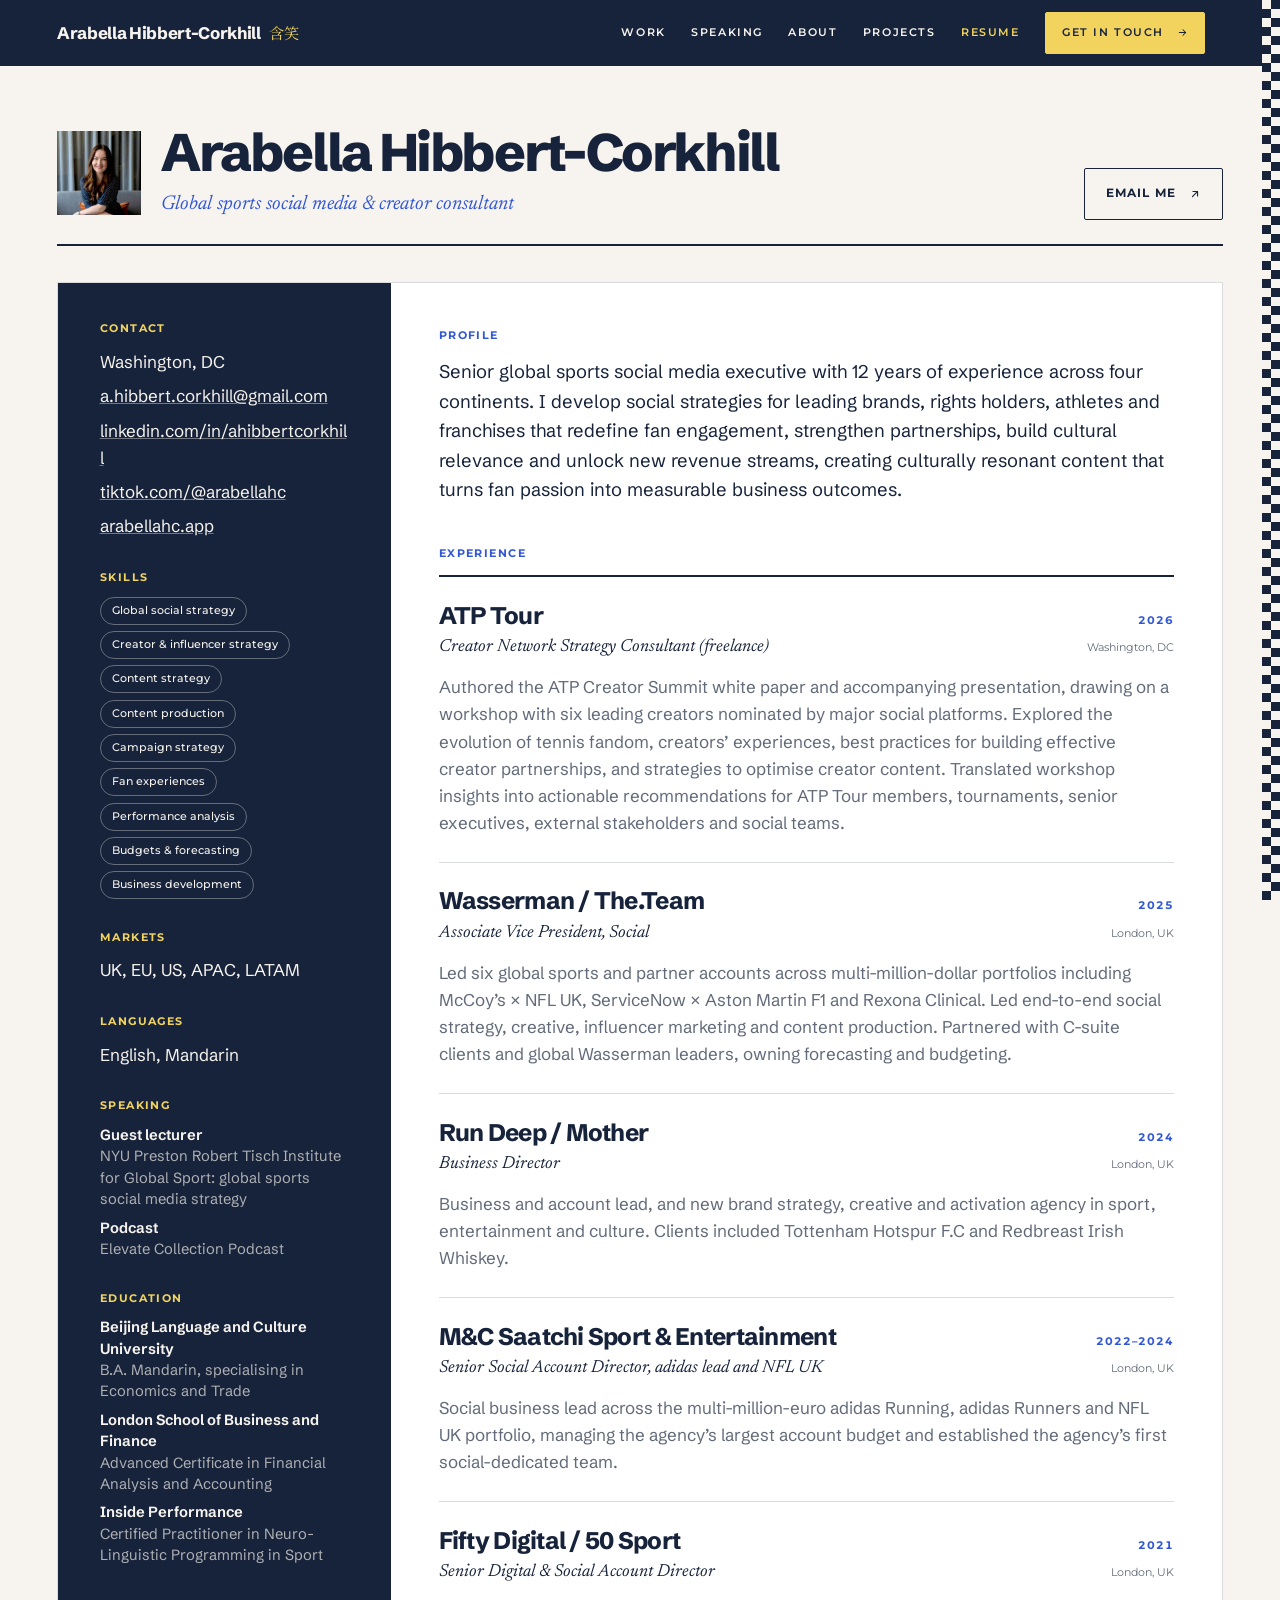
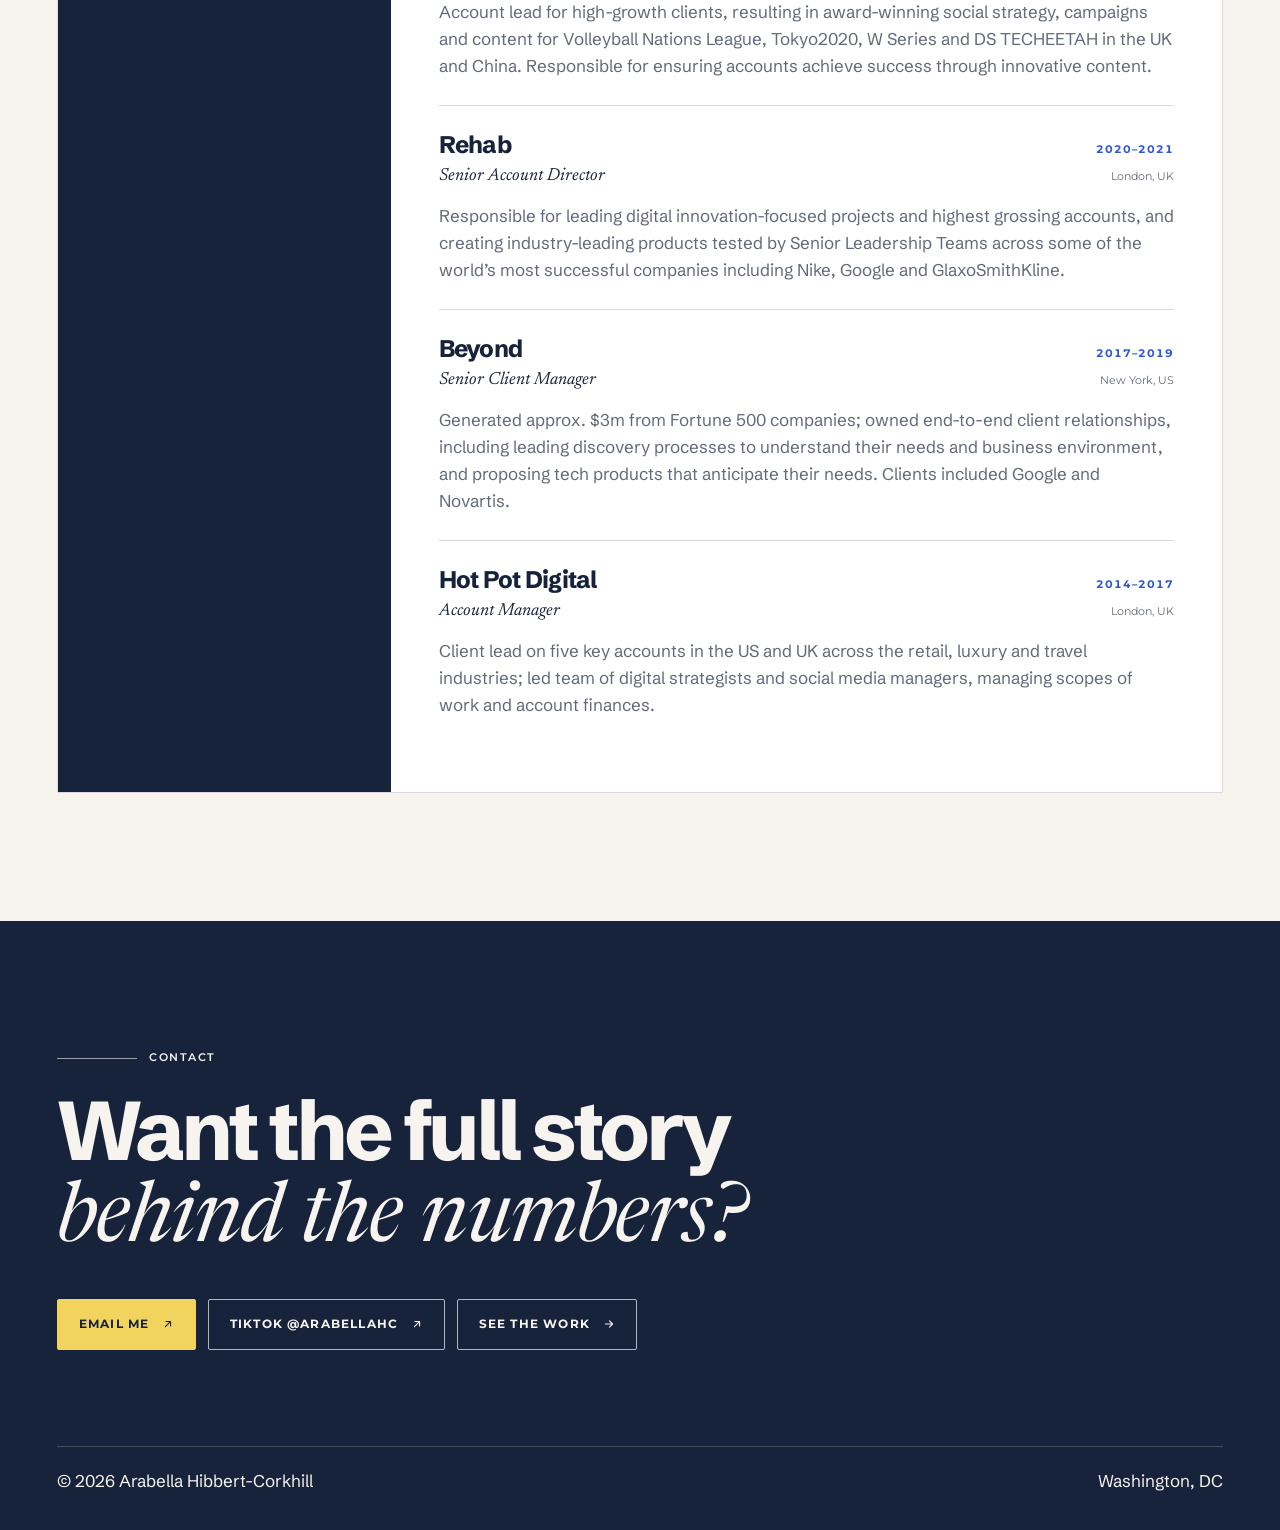
==== commit b070f678: "Add files via upload" ====
--- a/resume.html
+++ b/resume.html
@@ -63,7 +63,6 @@
           </div>
         </div>
         <div class="resume-actions">
-          <button class="btn btn--navy" type="button" data-print>Save as PDF</button>
           <a class="btn" href="mailto:a.hibbert.corkhill@gmail.com">Email me</a>
         </div>
       </div>
@@ -98,7 +97,7 @@
           </section>
           <section>
             <h2>Markets</h2>
-            <p>UK, EU, US, APAC, LATAM, with particular depth in China</p>
+            <p>UK, EU, US, APAC, LATAM</p>
           </section>
           <section>
             <h2>Languages</h2>
@@ -132,11 +131,7 @@
               <h3 class="job__org">ATP Tour</h3><span class="job__when">2026</span>
               <p class="job__title">Creator Network Strategy Consultant (freelance)</p><span class="job__place">Washington, DC</span>
             </div>
-            <p class="job__summary">Engaged to author the white paper from the ATP Creator Summit, a two-day workshop uniting leading digital creators and industry experts to shape the future of fan engagement in professional tennis. The paper feeds into the Tour's first formalised framework for working with creators across platforms.</p>
-            <ul>
-              <li><b>Creator Summit white paper:</b> translated creator-facing insight into practical recommendations for ATP Tour's membership, senior executives, external stakeholders and social teams.</li>
-              <li><b>Workshop design and facilitation:</b> shaped the format for a session with creators nominated by Twitch, TikTok, Meta, Snapchat and YouTube, led by Joe Sabia, former SVP of Creative Development at Condé Nast Entertainment, during US Open Fan Week.</li>
-            </ul>
+            <p class="job__summary">Authored the ATP Creator Summit white paper and accompanying presentation, drawing on a workshop with six leading creators nominated by major social platforms. Explored the evolution of tennis fandom, creators&rsquo; experiences, best practices for building effective creator partnerships, and strategies to optimise creator content. Translated workshop insights into actionable recommendations for ATP Tour members, tournaments, senior executives, external stakeholders and social teams.</p>
           </section>
 
           <section class="job">
@@ -144,12 +139,7 @@
               <h3 class="job__org">Wasserman / The.Team</h3><span class="job__when">2025</span>
               <p class="job__title">Associate Vice President, Social</p><span class="job__place">London, UK</span>
             </div>
-            <p class="job__summary">Led six global sports and partner accounts across multi-million-dollar portfolios, overseeing end-to-end social strategy, creative, influencer marketing and content production. Partnered with C-suite clients and global Wasserman leaders, owning forecasting and budgeting.</p>
-            <ul>
-              <li><b>McCoy&rsquo;s × NFL UK:</b> developed the social content strategy for McCoy's at the NFL London Games, overseeing four high-impact Reels that reached 9.711M total views across NFL UK &amp; IRE TikTok and Instagram.</li>
-              <li><b>ServiceNow:</b> architected the global partnerships social strategy across Aston Martin F1, the NHL and the Bundesliga, and led content production for Aston Martin F1 at the Las Vegas Grand Prix.</li>
-              <li><b>Rexona Clinical (Unilever):</b> spearheaded the social launch strategy, including brand identity, influencer architecture, OOH and launch activation.</li>
-            </ul>
+            <p class="job__summary">Led six global sports and partner accounts across multi-million-dollar portfolios including McCoy&rsquo;s &times; NFL UK, ServiceNow &times; Aston Martin F1 and Rexona Clinical. Led end-to-end social strategy, creative, influencer marketing and content production. Partnered with C-suite clients and global Wasserman leaders, owning forecasting and budgeting.</p>
           </section>
 
           <section class="job">
@@ -157,11 +147,7 @@
               <h3 class="job__org">Run Deep / Mother</h3><span class="job__when">2024</span>
               <p class="job__title">Business Director</p><span class="job__place">London, UK</span>
             </div>
-            <p class="job__summary">Business and account lead, and second employee, at a new brand strategy, creative and activation agency in sport, entertainment and culture founded by two former MDs of M&amp;C Saatchi Sport &amp; Entertainment.</p>
-            <ul>
-              <li><b>Tottenham Hotspur:</b> led pre- and post-production and talent for the 24/25 Home, Away and Training kit launches: three films, key visuals and e-commerce imagery. 6M views in the first week (Home), +76% video views YoY, +60% impressions YoY and The Drum's Ad of the Day (Away).</li>
-              <li><b>Redbreast:</b> co-led film platform planning, partnership, talent and campaign strategy for a five-year film and brand collaboration.</li>
-            </ul>
+            <p class="job__summary">Business and account lead, and new brand strategy, creative and activation agency in sport, entertainment and culture. Clients included Tottenham Hotspur F.C and Redbreast Irish Whiskey.</p>
           </section>
 
           <section class="job">
@@ -169,12 +155,7 @@
               <h3 class="job__org">M&amp;C Saatchi Sport &amp; Entertainment</h3><span class="job__when">2022–2024</span>
               <p class="job__title">Senior Social Account Director, adidas lead and NFL UK</p><span class="job__place">London, UK</span>
             </div>
-            <p class="job__summary">Established the agency's first social-dedicated team, creating eight new roles. Social business lead across the multi-million-euro adidas Running portfolio and NFL UK, managing the agency's largest account budget.</p>
-            <ul>
-              <li><b>adidas Runners:</b> co-led social and comms strategy, community management, campaigns, influencer outreach and content across 49 markets and 76 communities: +400% reach YoY, +22% engagement in six months, and the #2 Instagram account at adidas behind adidas Football.</li>
-              <li><b>adidas, Peres Jepchirchir:</b> led end-to-end production of a brand icons documentary and athlete content in Kenya, plus social strategy to grow the profiles of World Champions Evans Chebet and Peres Jepchirchir.</li>
-              <li><b>NFL UK:</b> led the "A Different League" brand positioning and guidelines across social, PR, broadcast, digital and stadium, and co-created a London Games activation with streetwear creators that reached 14M on social.</li>
-            </ul>
+            <p class="job__summary">Social business lead across the multi-million-euro adidas Running, adidas Runners and NFL UK portfolio, managing the agency&rsquo;s largest account budget and established the agency&rsquo;s first social-dedicated team.</p>
           </section>
 
           <section class="job">
@@ -182,12 +163,7 @@
               <h3 class="job__org">Fifty Digital / 50 Sport</h3><span class="job__when">2021</span>
               <p class="job__title">Senior Digital &amp; Social Account Director</p><span class="job__place">London, UK</span>
             </div>
-            <ul>
-              <li><b>Volleyball World:</b> co-developed social, paid and production strategy for the Volleyball Nations League, reaching 500M+ in six weeks. Shortlisted for Best Covid-19 Response by a Sport at the Sports Business Awards.</li>
-              <li><b>W Series:</b> led the 2021 social strategy, race weekend content and community management, and PUMA's #SheMovesUs content. W Series became the sixth most-watched women's series globally.</li>
-              <li><b>World Athletics:</b> led digital and paid social strategy before and during Tokyo 2020, winning RedTorch Gold for new Facebook page likes and Silver for new followers among 10 international federations.</li>
-              <li><b>DS TECHEETAH:</b> social and paid strategy and on-site content across 16 Formula E races: +200% reach and +75% engagement within six weeks.</li>
-            </ul>
+            <p class="job__summary">Account lead for high-growth clients, resulting in award-winning social strategy, campaigns and content for Volleyball Nations League, Tokyo2020, W Series and DS TECHEETAH in the UK and China. Responsible for ensuring accounts achieve success through innovative content.</p>
           </section>
 
           <section class="job">
@@ -195,11 +171,7 @@
               <h3 class="job__org">Rehab</h3><span class="job__when">2020–2021</span>
               <p class="job__title">Senior Account Director</p><span class="job__place">London, UK</span>
             </div>
-            <ul>
-              <li><b>Nike:</b> led Rehab's highest-grossing account, including the Waffle Race app that gamified movement for kids, generating £2M+ in new revenue.</li>
-              <li><b>Google LA / LG Korea:</b> led end-to-end development of an AR experience launching LG's flagship products virtually at CES 2021, on time and under budget.</li>
-              <li><b>GlaxoSmithKline:</b> grew the account from a single project to a programme spanning three territories and six brands, including Voltaren, parodontax and Centrum.</li>
-            </ul>
+            <p class="job__summary">Responsible for leading digital innovation-focused projects and highest grossing accounts, and creating industry-leading products tested by Senior Leadership Teams across some of the world&rsquo;s most successful companies including Nike, Google and GlaxoSmithKline.</p>
           </section>
 
           <section class="job">
@@ -207,12 +179,7 @@
               <h3 class="job__org">Beyond</h3><span class="job__when">2017–2019</span>
               <p class="job__title">Senior Client Manager</p><span class="job__place">New York, US</span>
             </div>
-            <p class="job__summary">Generated approximately $4M from Fortune 500 clients, owning end-to-end relationships from discovery to product proposals.</p>
-            <ul>
-              <li><b>Google:</b> led the year-long design and development of an enterprise analytics tool for global websites.</li>
-              <li><b>Novartis:</b> led customer experience research following FDA approval of a flagship treatment.</li>
-              <li><b>Growth strategy:</b> partnered with the Director of Growth on new-business criteria and revenue targets.</li>
-            </ul>
+            <p class="job__summary">Generated approx. $3m from Fortune 500 companies; owned end-to-end client relationships, including leading discovery processes to understand their needs and business environment, and proposing tech products that anticipate their needs. Clients included Google and Novartis.</p>
           </section>
 
           <section class="job">
@@ -220,9 +187,7 @@
               <h3 class="job__org">Hot Pot Digital</h3><span class="job__when">2014–2017</span>
               <p class="job__title">Account Manager</p><span class="job__place">London, UK</span>
             </div>
-            <ul>
-              <li><b>Sophie Hulme, Tangle Teezer, Urban Outfitters:</b> developed brand strategy and launched on Chinese social platforms, making them three of the UK's fastest-growing companies in China.</li>
-            </ul>
+            <p class="job__summary">Client lead on five key accounts in the US and UK across the retail, luxury and travel industries; led team of digital strategists and social media managers, managing scopes of work and account finances.</p>
           </section>
         </div>
       </article>
@@ -230,7 +195,7 @@
 
     <section class="contact on-navy" aria-labelledby="contact-title">
       <div class="wrap">
-        <p class="stamp"><time>9:45</time><span>Contact</span></p>
+        <p class="stamp"><span>Contact</span></p>
         <h2 id="contact-title">Want the full story <span class="it">behind the numbers?</span></h2>
         <div class="contact__row">
           <a class="btn btn--butter" href="mailto:a.hibbert.corkhill@gmail.com">Email me</a>
--- a/css/style.css
+++ b/css/style.css
@@ -7,7 +7,7 @@
 :root {
   /* Palette: ~70% ivory, 20% ink navy, 8% cobalt, 2% butter */
   --ivory: #F7F4EF;
-  --ivory-deep: #EFEAE1;     /* tint of ivory for alternating sections */
+  --ivory-deep: #FBEFC4;     /* soft butter for alternating sections */
   --navy: #17233A;
   --cobalt: #3157D5;
   --butter: #F2D35E;
@@ -62,7 +62,7 @@
 .on-navy .label { color: var(--on-navy-muted); }
 .on-navy .talk .label { color: var(--butter); }
 
-/* Timestamp eyebrow — the recurring 9:41 motif */
+/* Section eyebrow label */
 .stamp {
   display: flex; align-items: center; gap: .75rem; margin-bottom: 1.4rem;
   font-family: var(--f-sys); font-size: .7rem; font-weight: 600; letter-spacing: .14em; text-transform: uppercase; color: var(--navy);
@@ -135,30 +135,30 @@
    ========================================================================== */
 .site-header {
   position: fixed; inset: 0 var(--checker) auto 0; z-index: 100; height: var(--header-h);
-  background: rgba(247, 244, 239, 0.94); backdrop-filter: blur(10px); -webkit-backdrop-filter: blur(10px);
-  border-bottom: 1px solid var(--rule);
+  background: var(--navy); color: var(--ivory);
 }
 .site-header .wrap { height: 100%; display: flex; align-items: center; justify-content: space-between; gap: 1rem; }
 .brand { display: flex; align-items: baseline; gap: .55rem; text-decoration: none; min-width: 0; }
-.brand__name { font-family: var(--f-display); font-weight: 750; font-size: 1.05rem; letter-spacing: -0.02em; white-space: nowrap; }
-.brand__cjk { font-family: var(--f-cjk); font-size: .95rem; color: var(--cobalt); white-space: nowrap; }
+.brand__name { font-family: var(--f-display); font-weight: 750; font-size: 1.05rem; letter-spacing: -0.02em; white-space: nowrap; color: var(--ivory); }
+.brand__cjk { font-family: var(--f-cjk); font-size: .95rem; color: var(--butter); white-space: nowrap; }
 
 .nav { display: flex; align-items: center; gap: clamp(1rem, 2vw, 1.9rem); }
-.nav a { text-decoration: none; font-family: var(--f-sys); font-size: .7rem; font-weight: 600; letter-spacing: .14em; text-transform: uppercase; }
-.nav a:not(.btn):hover, .nav a[aria-current="page"] { color: var(--cobalt); }
-.nav .btn { padding: .7rem 1rem; }
+.nav a { text-decoration: none; font-family: var(--f-sys); font-size: .7rem; font-weight: 600; letter-spacing: .14em; text-transform: uppercase; color: var(--ivory); }
+.nav a:not(.btn):hover, .nav a[aria-current="page"] { color: var(--butter); }
+.nav .btn { padding: .7rem 1rem; background: var(--butter); border-color: var(--butter); color: var(--navy); }
+.nav .btn:hover { background: var(--ivory); border-color: var(--ivory); color: var(--navy); }
 
 .nav-toggle { display: none; background: none; border: 0; padding: .5rem; margin-right: -.5rem; }
-.nav-toggle span { display: block; width: 24px; height: 1.5px; background: var(--navy); margin: 6px 0; transition: transform .2s, opacity .2s; }
+.nav-toggle span { display: block; width: 24px; height: 1.5px; background: var(--ivory); margin: 6px 0; transition: transform .2s, opacity .2s; }
 
 @media (max-width: 960px) {
   .nav-toggle { display: block; }
   .nav {
     position: fixed; top: var(--header-h); left: 0; right: var(--checker); flex-direction: column; align-items: stretch; gap: 0;
-    padding: .5rem var(--gutter) 1.5rem; background: var(--ivory); border-bottom: 1px solid var(--rule);
+    padding: .5rem var(--gutter) 1.5rem; background: var(--navy); border-top: 1px solid rgba(247,244,239,.14);
     transform: translateY(-110%); visibility: hidden; transition: transform .25s ease, visibility .25s;
   }
-  .nav a:not(.btn) { padding: 1rem 0; border-bottom: 1px solid var(--rule); font-size: .8rem; }
+  .nav a:not(.btn) { padding: 1rem 0; border-bottom: 1px solid rgba(247,244,239,.14); font-size: .8rem; }
   .nav .btn { margin-top: 1.2rem; justify-content: center; padding: 1rem; }
   .nav.is-open { transform: none; visibility: visible; }
   .nav-toggle[aria-expanded="true"] span:nth-child(1) { transform: translateY(7.5px) rotate(45deg); }
@@ -175,10 +175,17 @@
 .hero__meta .live { display: inline-flex; align-items: center; gap: .5rem; }
 .hero__meta .live::before { content: ""; width: 7px; height: 7px; border-radius: 50%; background: var(--cobalt); box-shadow: 0 0 0 3px rgba(49, 87, 213, .18); }
 .hero__name { font-size: clamp(1.55rem, 0.5rem + 4.7vw, 5rem); font-weight: 800; letter-spacing: -0.045em; line-height: 1; white-space: nowrap; }
+.hero__name .n { white-space: nowrap; }
+@media (max-width: 700px) {
+  .hero__name { white-space: normal; font-size: clamp(2.1rem, 9.6vw, 3rem); line-height: .95; letter-spacing: -0.05em; }
+  .hero__name .n { display: block; }
+  .hero .hero__role { font-size: 1.55rem; }
+}
 
 .hero__grid { display: grid; grid-template-columns: minmax(0, 1.25fr) minmax(0, .75fr); gap: clamp(2rem, 6vw, 5.5rem); align-items: end; margin-top: clamp(1.5rem, 3vw, 2.25rem); }
-.hero__role { font-family: var(--f-display); font-size: clamp(1.75rem, 1rem + 2.6vw, 3.1rem); font-weight: 650; line-height: 1.06; letter-spacing: -0.035em; max-width: 16ch; }
-.hero__role .it { font-size: 1.08em; }
+/* Role set in the italic serif so the bold sans name stays the loudest thing on the page */
+.hero__role { font-family: var(--f-italic); font-style: italic; font-size: clamp(1.8rem, 1rem + 2.7vw, 3.2rem); font-weight: 400; line-height: 1.08; letter-spacing: -0.02em; max-width: 16ch; color: var(--navy); }
+.hero__role .it { font-size: 1em; }
 .hero__lede { margin-top: 1.75rem; max-width: 34rem; font-size: 1.15rem; line-height: 1.6; color: var(--muted); }
 .hero__lede .hl { color: var(--navy); }
 .hero__actions { display: flex; flex-wrap: wrap; gap: .75rem; margin-top: 2.25rem; }
@@ -215,8 +222,8 @@
           mask-image: linear-gradient(90deg, transparent, #000 7%, #000 93%, transparent); }
 .marquee__track { display: flex; width: max-content; animation: marquee 60s linear infinite; }
 .marquee:hover .marquee__track { animation-play-state: paused; }
-.marquee__group { display: flex; align-items: center; gap: clamp(.9rem, 2.4vw, 1.5rem); padding-right: clamp(3rem, 7vw, 5rem); }
-.marquee__group li:last-child { margin-right: 0; }
+.marquee__group { display: flex; align-items: center; gap: clamp(.9rem, 2.4vw, 1.5rem); }
+.marquee ul.marquee__group { padding-right: clamp(.9rem, 2.4vw, 1.5rem); }
 .logo-tile { flex: none; width: clamp(118px, 13vw, 150px); height: clamp(70px, 7.5vw, 84px); padding: .8rem 1rem; display: flex; align-items: center; justify-content: center; background: var(--white); border: 1px solid var(--rule); }
 .logo-tile img { width: auto; height: auto; max-width: 100%; max-height: clamp(40px, 5vw, 52px); object-fit: contain; }
 @keyframes marquee { to { transform: translateX(-50%); } }
@@ -378,8 +385,9 @@
 /* ==========================================================================
    About / career route
    ========================================================================== */
-.about__head h2 { font-size: clamp(2.6rem, 1.2rem + 6.4vw, 7rem); letter-spacing: -0.055em; line-height: .95; max-width: 14ch; }
-.about__head h2 .it { display: block; letter-spacing: -0.03em; }
+.about__head h2 { font-size: clamp(2.6rem, 1.2rem + 6.4vw, 7rem); letter-spacing: -0.055em; line-height: .95; }
+.about__head h2 .line { display: block; }
+.about__head h2 .it { letter-spacing: -0.03em; }
 .route__grid { display: grid; grid-template-columns: minmax(0, .9fr) minmax(0, 1.5fr); gap: clamp(2rem, 6vw, 5.5rem); margin-top: clamp(2.5rem, 6vw, 4.5rem); }
 .route__intro p { color: var(--muted); }
 .route__intro p + p { margin-top: 1rem; }
@@ -393,6 +401,7 @@
 .stop__city { font-family: var(--f-italic); font-style: italic; font-size: 1.35rem; color: var(--cobalt); text-align: right; }
 .stop--now .stop__city { background: linear-gradient(transparent 60%, var(--butter) 60% 92%, transparent 92%); }
 @media (max-width: 860px) { .route__grid { grid-template-columns: 1fr; } }
+@media (max-width: 700px) { .stops { display: none; } }
 @media (max-width: 520px) { .stop { grid-template-columns: 1fr auto; } .stop__years { grid-column: 1 / -1; } }
 
 /* ==========================================================================
@@ -499,6 +508,10 @@
   .marquee__track { animation: none; width: auto; justify-content: center; }
   .marquee__group[aria-hidden="true"] { display: none; }
   .marquee { -webkit-mask-image: none; mask-image: none; }
-  .marquee__group { flex-wrap: wrap; justify-content: center; padding-right: 0; }
+  .marquee ul.marquee__group { flex-wrap: wrap; justify-content: center; padding-right: 0; }
   .slide-in, .archive__col, .archive__word { transform: none !important; opacity: 1 !important; }
 }
+
+/* Selected work intro: tighten the gap between the intro copy and the first case-study divider */
+.work-intro { padding-bottom: clamp(2.5rem, 5vw, 3.75rem); }
+.work-intro .section-head { margin-bottom: 0; }
